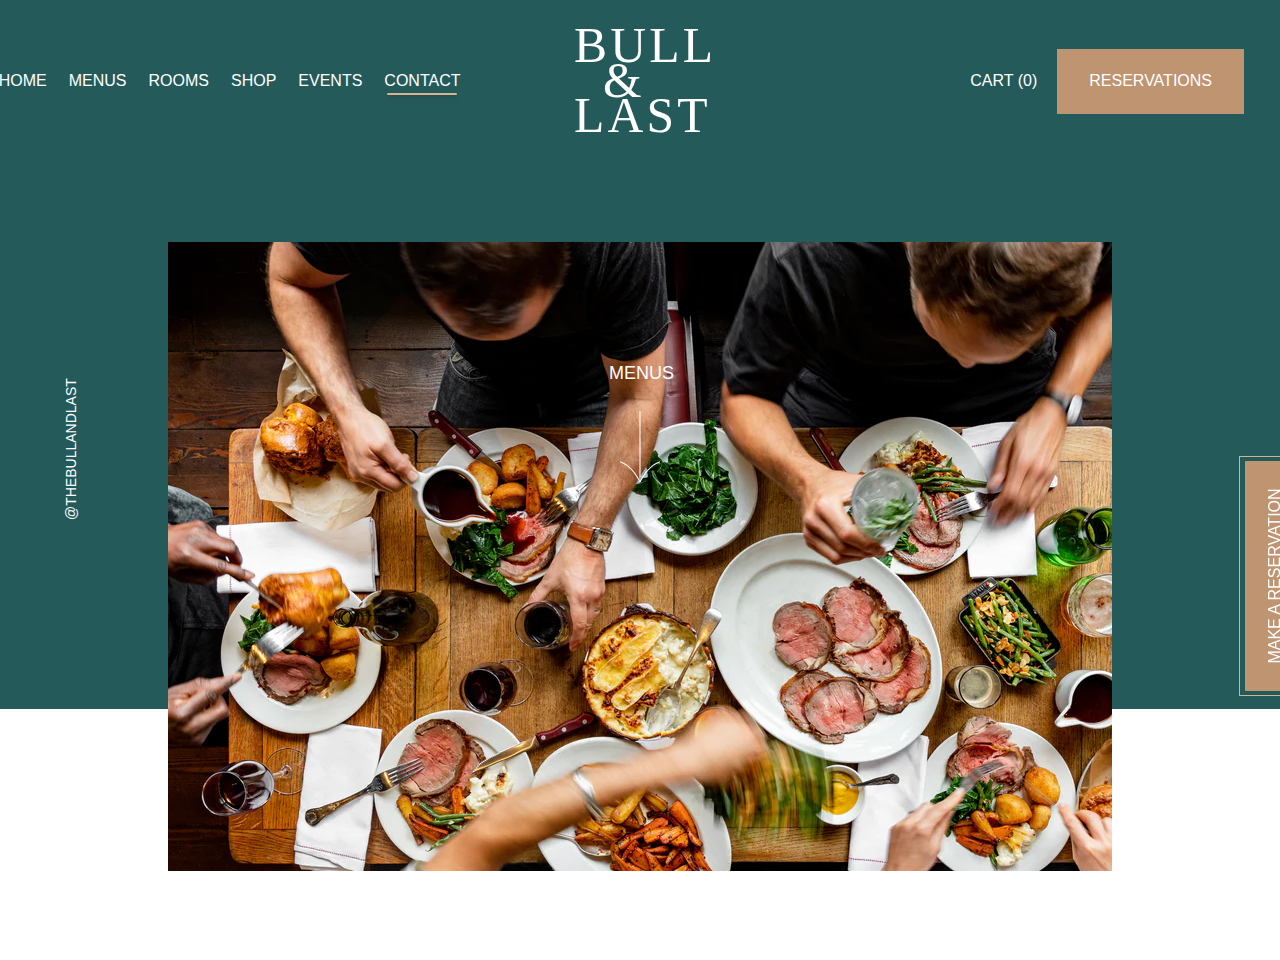
==== index.html @ 43c19b64 "1" ====
<!DOCTYPE html>
<html lang="en">
<head>
    <meta charset="UTF-8">
    <meta name="viewport" content="width=device-width, initial-scale=1.0">
    <title>Document</title>
    <link rel="stylesheet" href="/testv1/clone2.css">
</head>
<body>
    <div class="Container">
        <div class="shopify-section" id="shopify-section-menu-hero">
            <Header class="background">
                <div class="header">
                    <div class="left-header">
                        <nav class="nav-content">
                            <a class="home" href="Home.html">HOME</a>
                            <a class="menu" href="Menu.html">MENUS</a>
                            <a class="room" href="Room.html">ROOMS</a>
                            <a class="shop" href="Shop.html">SHOP</a>
                            <a class="event" href="Events.html">EVENTS</a>
                            <a class="contact" href="Contact.html">CONTACT</a>
                        </nav>
                    </div>
                    <div class="center-header">
                        <a class="head-logo" href="#">
                            <span>BULL</span>
                            <span>&</span>
                            <span>LAST</span>
                        </a>
                    </div>
                    <div class="right-header">
                        <div class="cart-content">
                            <a href="#">CART (0)</a>
                        </div>
                        <div class="reservation-content">
                            <button class="btn-rese"><a href="#sub-box">RESERVATIONS</a></button>
                        </div>
                        <div class="lock1">
                            <a href="#Action-Block2"><i class="fa-solid fa-bars"></i></a>
                        </div>
                    </div>
                </div>
                <div class="arrow-down-container">
                    <div class="padding-arrow-down">
                        <div class="arrow-down-menu">
                            <h1>Menus</h1>
                        </div>
                        <div class="arrow-down-con">
                            <a class="arrow-down" href="#">
                                <svg xmlns="http://www.w3.org/2000/svg" viewBox="0 0 37.4 66.8">
                                    <path d="M36.9 47.6S27 50.2 18.7 66.3M.5 47.6s10 2.6 18.2 18.7" fill="none" stroke="#fff" stroke-linecap="round" stroke-linejoin="round"/>
                                    <path d="M18.7 66V.5" fill="none" stroke="#fff" stroke-linecap="round" stroke-linejoin="round" stroke-width="1.01"/>
                                </svg>
                            </a>
                        </div>
                    </div>

                </div>
                <div class="image-and-insta">
                    <div class="instagram-content">
                        <div class="insta">
                            <div><i class="fa-brands fa-instagram"></i></div>
                            <div>@THEBULLANDLAST</div>
                        </div>
                    </div>

                    <div id="image-container" class="max-w-5xl mx-auto relative z-10">
                        <div class="px-10">
                            <div id="image-table" class="relative overflow-hidden w-full c-lazyload lazyloaded" >
                                <img src="/testv1/assets/img/image.png" alt="" class="absolute top-0 left-0 w-full lazyautosizes ls-is-cached lazyloaded">
                            </div>
                        </div>
                    </div>
                </div>
            </Header>

        </div>
        
        <main>
            <div class="sticky-side">
                <div class="btn-block">
                    <div class="sticky">MAKE A RESERVATION</div>
                </div>
            </div>
            
            <div class="shopify-section" id="shopify-section-menu-menus"></div>
            <div class="shopify-section" id="shopify-section-menu-images"></div>
        </main>
        
        <!-- next content start from this and make container for each element -->
    </div>
</body>
</html>
---- testv1/clone2.css ----
*{
    margin: 0;
    padding: 0;
    box-sizing: border-box;
}
body{
    overflow-x: hidden;
}
.Container{
    width: 100vw;
    font-family: "Neue Montreal", sans-serif;
    font-weight: normal;
}
#shopify-section-menu-hero{
    width: 100%;
    height: 60rem;
    /* background-color: #d4b48f; */
    padding-bottom: 5rem;
}
.background{
    background-color: #255A5B;
    height: 78.8vh;
    position: relative;
    background-size: cover;
    background-position: center;
}
.header{
    display: flex;
    padding: 20px;
    padding-top: 40px;
    height: 8.90rem;
    align-items: center;
    justify-content: space-between;
}
.left-header{
    align-items: center;
    padding-left: 10px;
    display: flex;
    justify-content: center;
    width: 33%;
}
.nav-content{
    align-items: center;
    display: flex;
    gap: 22px;
    height: 100%;
}
.right-header{
    width: 33%;
    align-items: center;
    height: 100%;
    gap: 20px;
    display: flex;
    padding-right: 1rem;
    justify-content: flex-end;
    display: flex;
}
.center-header{
    height: 100%;
    width: 33%;
    align-items: center;
    display: flex;
    justify-content: center;
}
.head-logo{
    font-family: "Joanna Nova", serif;
    font-size: 3.1rem;
    cursor: pointer;
    letter-spacing: 0.2rem;
    width: 100px;
    line-height: 0.7;
    text-align: center;
    text-decoration: none;
    color: #fff;
    margin-right: 2rem;
}
.fa-bars{
    font-size: 34px;
    background-color: #BE9471;
    padding: 16px;
    color: #FFFFFF;
    border-radius: 2px;
}
.btn-rese{
    padding: 20px 32px;
    border: none;
    font-size: 15px;
    cursor: pointer;
    height: 65px;
    transition: 0.3s;
    color: #FFFFFF;
    background-color: #BE9471;
}
.btn-rese:hover{
    background-color: gray;
}
.cart-content{
    color: #FFFFFF;
    cursor: pointer;
    font-size: 16px;
}
.logo-block{
    margin-left: 20%;
}
.logo{
    width: 190px;
    height: 130px;
}
.lock1{
    display: none;
}
.menu, .contact, .room, .shop, .event,a {
    text-decoration: none;
    font-size: 16px;
    color: white;
    position: relative;
}
.home{
    text-decoration: none;
    font-size: 16px;
    color: white;
    position: relative; 
}
.contact::after {
    content: '';
    position: absolute;
    left: 50%;
    bottom: -5px; 
    transform: translateX(-50%);
    width: 70px;
    height: 2px;
    background-color: #d4b48f; 
    border-radius: 10px; 
    box-shadow: 0 2px 4px rgba(0, 0, 0, 0.2); 
}
.menu::after, .home::after, .room::after, .shop::after, .event::after
,.cart-content::after {
    content: '';
    position: absolute;
    left: 50%;
    bottom: -5px; 
    transform: translateX(-50%) scaleX(0); 
    width: 50px; 
    height: 2px;
    background-color: #d4b48f;
    border-radius: 10px; 
    transition: transform 0.3s ease; 
}
.event:hover::after, .menu:hover::after, .contact:hover::after, 
.room:hover::after, .shop:hover::after{
    transform: translateX(-50%) scaleX(1); 
}
.sticky-side{
    width: 15rem;
    position: fixed;
    z-index: 500;
    top: 60%;
    transform: translateY(-50%) rotate(270deg);
    border-width: 1px;
    height: 4.5rem;
    display: flex;
    align-items: center;
    justify-content: center;
    border-color: #d4b48f;
    border-style: solid;
    right: 0%;
    left: 90.2%;
    transform: rotate(270deg);
}
.btn-block{
    padding: 4px;
}
.sticky{
    width: 14.4rem;
    text-align: center;
    color: #FFFFFF;
    height: 3.8rem;
    display: flex;
    justify-content: center;
    align-items: center;
    background-color: #BE9471;
    font-size: 1rem;
}
.instagram-content{
    position: absolute;
    top: 70%;
    gap: 10px;
    color: #dfdbdb;
    left: -2.3%;
    transform: rotate(270deg);
}
.insta{
    font-size: 14px;
    display: flex;
    align-items: center;
    gap: 10px;
}
.fa-instagram{
    font-size: 18px;
}
.background-text {
    position: absolute;
    top: 50%;
    display: flex;
    flex-direction: column;
    align-items: center;
    justify-content: center;
    left: 50%;
    color: #FFFFFF;
    right: 50%;
    transform: translate(-50%, -50%);
    width: 100%;
    height: 18.7rem;
    font-size: 6.2rem;
    line-height: 1;
    letter-spacing: -0.2rem;

    text-transform: uppercase;
    color: #fff;
    z-index: 200;
}
.image-block{
    position: absolute;
    width: 32%;
    background: url("contact-hero_1200x.webp");
    left: 35.3%;
    background-size: cover;
    background-position: center;
    top: 53%;
    height: 87vh;
}
.detail1{
    font-size: 20px;
    font-family: Arial, Helvetica, sans-serif;
    font-weight: 0;
    margin-bottom: 1.8%;
    letter-spacing: 0.3px;
}
.detail2{
    font-family: "Joanna Nova", serif;
    font-size: 6rem;
    font-weight: 600;
}
@font-face {
    font-family: "Joanna Nova";
    src: url(Fonts/Joanna\ Nova\ W06\ Regular.woff) format(woff);
    font-weight: normal;
    font-style: normal;
  }
  
  @font-face {
    font-family: "Joanna Nova";
    src: url(Fonts/Joanna\ Nova\ W06\ Bold.woff) format(woff);
    font-weight: 600;
    font-style: normal;
  }
  
  @font-face {
    font-family: "Neue Montreal";
    src: url(Fonts/Neue\ Montreal\ Regular.woff) format(woff);
    font-weight: normal;
    font-style: normal;
  }
  
  @font-face {
    font-family: "Neue Montreal";
    src: url(Fonts/Neue\ Montreal\ Bold.woff) format(woff);
    font-weight: 600;
    font-style: normal;
  }

.arrow-down-container{
    width: 100%;
    height: 8.72rem;
    display: flex;
    align-items: center;
    justify-content: center;
    position: relative;
    top: 30%;
    
}

.padding-arrow-down{
    max-width: 7;
    padding-left: 1.6rem;
    padding-right: 1.6rem;
    margin-left: auto;
    margin-right: auto;
}

.arrow-down-menu{
    width: 61.88px;
    height: 28px;
    text-transform: uppercase;
    font-size: 1.125rem;
    color: #fff;
    text-align: center;
    margin-bottom: 1.25rem;
}

h1{
    font-size: inherit;
    font-weight: inherit;
}
.arrow-down-con{
    width: 2.5rem;
    margin-left: auto;
    margin-right: auto;
}
.arrow-down {
    animation: bounce 1s infinite;
    display: block;
}

@keyframes bounce {
    0%, 100% {
        transform: translateY(-25%);
        animation-timing-function: cubic-bezier(0.8,0,1,1);
    }
    50% {
        transform: none;
        animation-timing-function: cubic-bezier(0,0,0.2,1);
    }
}

.image-and-insta{
    width: 100%;
    height: 40rem;
    /* background-color: #BE9471; */
    /* position: relative; */
    margin-top: -40px;
}

.instagram-content{
    position: absolute;
    top: 60%;
    gap: 10px;
    right: 90%;
    width: 200px;
    transform: rotate(270deg);
    color: #FFFFFF;
}

.insta{
    font-size: 0.875rem;
    display: flex;
    align-items: center;
    gap: 0.875rem;
}

.fa-instagram{
    font-size: 1rem;
}

#image-container{
    width: 1024px;
    height: 629.33px;
    z-index: 20;
    /* position: absolute; */
    margin-left: auto;
    margin-right: auto;
    padding-left: 2.5rem;
    padding-right: 2.5rem;

}

#image-table{
    width: 944px;
    height: 629.33px;
    opacity: 1;
    overflow: hidden;
}
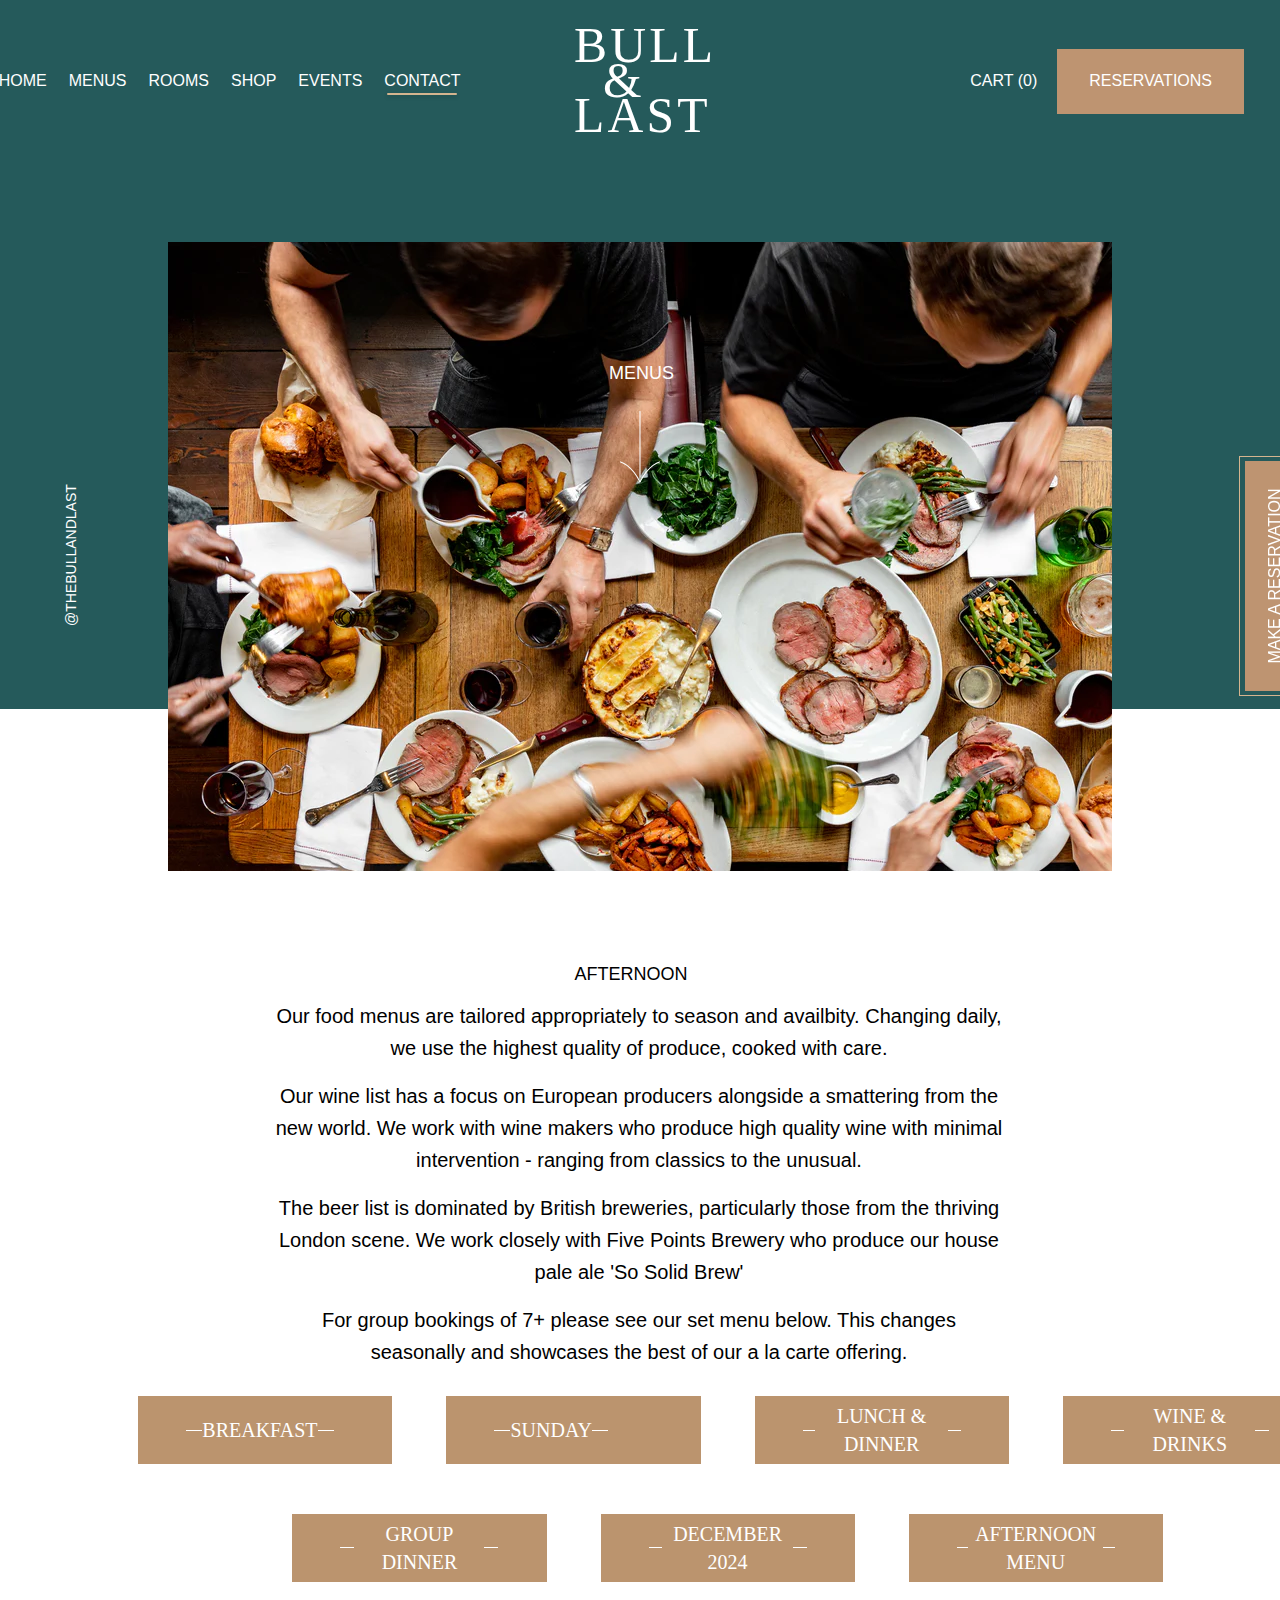
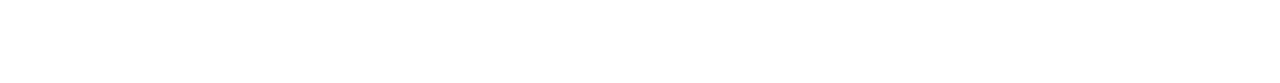
==== commit 7e2a9ac5: "commit2" ====
--- a/index.html
+++ b/index.html
@@ -3,7 +3,7 @@
 <head>
     <meta charset="UTF-8">
     <meta name="viewport" content="width=device-width, initial-scale=1.0">
-    <title>Document</title>
+    <title>Menu ~ Bull & Last</title>
     <link rel="stylesheet" href="/testv1/clone2.css">
 </head>
 <body>
@@ -82,8 +82,91 @@
                     <div class="sticky">MAKE A RESERVATION</div>
                 </div>
             </div>
-            
-            <div class="shopify-section" id="shopify-section-menu-menus"></div>
+            <div class="shopify-section" id="shopify-section-menu-menus">
+                <section class="description-container">
+                    <div id="description" class="max-w-xl md:max-w-3xl mx-auto px-4 md:px-10 mb-12">
+                        <h2 id="h2" class="text-lg text-center uppercase mb-4 c-prose">
+                            AFTERNOON
+                        </h2>
+                        <div>
+                            <div id="paragraph" class="text-center text-base lg:text-xl c-prose">
+                                <p>Our food menus are tailored appropriately to season and availbity. Changing daily,<br> we use the highest quality of produce, cooked with care.</p>
+                                <p>Our wine list has a focus on European producers alongside a smattering from the <br> new world. We work with wine makers who produce high quality wine with minimal <br> intervention - ranging from classics to the unusual.</p>
+                                <p>The beer list is dominated by British breweries, particularly those from the thriving <br>London scene. We work closely with Five Points Brewery who produce our house <br>pale ale 'So Solid Brew'</p>
+                                <p>For group bookings of 7+ please see our set menu below. This changes <br> seasonally and showcases the best of our a la carte offering.</p>
+                            </div>
+                        </div>
+                    </div>
+                    <div  id="menu-list" class="max-w-page mx-auto px-4">
+                        <ul class="menu-items" class="text-center -ml-10 -mt-10">
+                            <li id="menu-item" class="inline-block pl-10 pt-10">
+                                <div class="border-menu-item border-tan">
+                                    <a class="link-menu-item" href="https://cdn.shopify.com/s/files/1/0402/6741/5709/files/Breakfast_6.11.pdf?v=1731155421" target="_blank">
+                                        <span class="line-menu-item"></span>
+                                        <span>Breakfast</span>
+                                        <span class="line-menu-item"></span>
+                                    </a>
+                                </div>
+                            </li>
+                            <li id="menu-item" class="inline-block pl-10 pt-10">
+                                <div class="border-menu-item border-tan">
+                                    <a class="link-menu-item" href="https://cdn.shopify.com/s/files/1/0402/6741/5709/files/Breakfast_6.11.pdf?v=1731155421" target="_blank">
+                                        <span class="line-menu-item"></span>
+                                        <span>Sunday</span>
+                                        <span class="line-menu-item"></span>
+                                    </a>
+                                </div>
+                            </li>
+                            <li id="menu-item" class="inline-block pl-10 pt-10">
+                                <div class="border-menu-item border-tan">
+                                    <a class="link-menu-item" href="https://cdn.shopify.com/s/files/1/0402/6741/5709/files/Breakfast_6.11.pdf?v=1731155421" target="_blank">
+                                        <span class="line-menu-item"></span>
+                                        <span>Lunch & Dinner</span>
+                                        <span class="line-menu-item"></span>
+                                    </a>
+                                </div>
+                            </li>
+                            <li id="menu-item" class="inline-block pl-10 pt-10">
+                                <div class="border-menu-item border-tan">
+                                    <a class="link-menu-item" href="https://cdn.shopify.com/s/files/1/0402/6741/5709/files/Breakfast_6.11.pdf?v=1731155421" target="_blank">
+                                        <span class="line-menu-item"></span>
+                                        <span>Wine & Drinks</span>
+                                        <span class="line-menu-item"></span>
+                                    </a>
+                                </div>
+                            </li>
+                            <li id="menu-item" class="inline-block pl-10 pt-10">
+                                <div class="border-menu-item border-tan">
+                                    <a class="link-menu-item" href="https://cdn.shopify.com/s/files/1/0402/6741/5709/files/Breakfast_6.11.pdf?v=1731155421" target="_blank">
+                                        <span class="line-menu-item"></span>
+                                        <span>group Dinner</span>
+                                        <span class="line-menu-item"></span>
+                                    </a>
+                                </div>
+                            </li>
+                            <li id="menu-item" class="inline-block pl-10 pt-10">
+                                <div class="border-menu-item border-tan">
+                                    <a class="link-menu-item" href="https://cdn.shopify.com/s/files/1/0402/6741/5709/files/Breakfast_6.11.pdf?v=1731155421" target="_blank">
+                                        <span class="line-menu-item"></span>
+                                        <span>december 2024</span>
+                                        <span class="line-menu-item"></span>
+                                    </a>
+                                </div>
+                            </li>
+                            <li id="menu-item" class="inline-block pl-10 pt-10">
+                                <div class="border-menu-item border-tan">
+                                    <a class="link-menu-item" href="https://cdn.shopify.com/s/files/1/0402/6741/5709/files/Breakfast_6.11.pdf?v=1731155421" target="_blank">
+                                        <span class="line-menu-item"></span>
+                                        <span>Afternoon menu</span>
+                                        <span class="line-menu-item"></span>
+                                    </a>
+                                </div>
+                            </li>
+                        </ul>
+                    </div>
+                    
+                </section>
+            </div>
             <div class="shopify-section" id="shopify-section-menu-images"></div>
         </main>
         
--- a/testv1/clone2.css
+++ b/testv1/clone2.css
@@ -150,6 +150,169 @@
 .room:hover::after, .shop:hover::after{
     transform: translateX(-50%) scaleX(1); 
 }
+
+/* [test] */
+.action2{
+    display: none;
+    background-color: #303E4B;
+    position: absolute;
+    width: 100%;
+    top: 0;
+    left: 0;
+    height: 55vh;
+    justify-content: center;
+    text-align: center;
+    z-index: 1000;
+}
+#Action-Block2:target{
+    display: flex;
+}
+.Main-Block{
+    width: 100%;
+    height: 100px;
+    justify-content: center;
+    align-items: center;
+    display: flex;
+}
+.cart2 a{
+    font-size: 17px;
+    text-decoration: none;
+    color: white;
+}
+.cart-content2{
+    margin-top: 18px;
+}
+.nav-content2{
+    display: flex;
+    flex-direction: column;
+    gap: 20px;
+    margin-top: 30px;
+}
+.right-header2{
+    display: flex;
+    flex-direction: column;
+}
+.btn-reservation2{
+    background-color: #BE9471;
+    color: #FFFFFF;
+    border: none;
+    height: 65px;
+    width: 180px;
+    font-size: 16px;
+    padding: 10px;
+}
+.reservation-content2{
+    margin-top: 20px;
+}
+.Main-content25{
+    display: flex;
+    justify-content: flex-end;
+    top: 14%;
+    right: 5%;
+    position: absolute;
+}
+.Close-wrong,.back2{
+    font-size: 50px;
+    width: 65px;
+    display: flex;
+    align-items: center;
+    justify-content: center;
+    height: 65px;
+    background-color: #BE9471;
+}
+.home2::after {
+    content: '';
+    position: absolute;
+    left: 50%;
+    bottom: 0;
+    transform: translateX(-50%) scaleX(0); 
+    width: 50px; 
+    height: 2px;
+    background-color: #d4b48f;
+    border-radius: 10px; 
+    transition: transform 0.3s ease; 
+}
+.menu2::after {
+    content: '';
+    position: absolute;
+    left: 50%;
+    bottom: 0;
+    transform: translateX(-50%) scaleX(0); 
+    width: 50px; 
+    height: 2px;
+    background-color: #d4b48f;
+    border-radius: 10px; 
+    transition: transform 0.3s ease; 
+}
+.room2::after {
+    content: '';
+    position: absolute;
+    left: 50%;
+    bottom: 0;
+    transform: translateX(-50%) scaleX(0); 
+    width: 50px; 
+    height: 2px;
+    background-color: #d4b48f;
+    border-radius: 10px; 
+    transition: transform 0.3s ease; 
+}
+.shop2::after {
+    content: '';
+    position: absolute;
+    left: 50%;
+    bottom: 0;
+    transform: translateX(-50%) scaleX(0); 
+    width: 45px; 
+    height: 2px;
+    background-color: #d4b48f;
+    border-radius: 10px; 
+    transition: transform 0.3s ease; 
+}
+.event2::after {
+    content: '';
+    position: absolute;
+    left: 50%;
+    bottom: 0;
+    transform: translateX(-50%) scaleX(0); 
+    width: 60px; 
+    height: 2px;
+    background-color: #d4b48f;
+    border-radius: 10px; 
+    transition: transform 0.3s ease; 
+}
+.contact2::after {
+    content: '';
+    position: absolute;
+    left: 50%;
+    bottom: 0;
+    transform: translateX(-50%) scaleX(0); 
+    width: 68px; 
+    height: 2px;
+    background-color: #d4b48f;
+    border-radius: 10px; 
+    transition: transform 0.3s ease; 
+}
+.cart2::after {
+    content: '';
+    position: absolute;
+    left: 50%;
+    bottom: 0;
+    transform: translateX(-50%) scaleX(0); 
+    width: 68px; 
+    height: 2px;
+    background-color: #d4b48f;
+    border-radius: 10px; 
+    transition: transform 0.3s ease; 
+}
+.home2:hover::after, .menu2:hover::after, .contact2:hover::after, 
+.room2:hover::after, .shop2:hover::after, .event2:hover:after , .cart2:hover:after{
+    transform: translateX(-50%) scaleX(1); 
+}
+.nav-content2 a,.reservation-content2 a,.cart-content2 a,.back2 a{
+    text-decoration: none;
+    color: white;
+}
+
 .sticky-side{
     width: 15rem;
     position: fixed;
@@ -333,7 +496,7 @@
 
 .instagram-content{
     position: absolute;
-    top: 60%;
+    top: 75%;
     gap: 10px;
     right: 90%;
     width: 200px;
@@ -371,6 +534,152 @@
     overflow: hidden;
 }
 
-
-
-
+#shopify-section-menu-menus{
+    width: 100%;
+    height: 45.2rem;
+    /* background-color: #d4b48f; */
+    
+}
+
+.description-container{
+    width: 100%;
+    height: 45.2rem;
+    padding-right: 1.125rem;
+    padding-bottom: 4rem;
+}
+
+#description{
+    max-width: 50rem;
+    height: 24rem;
+    padding-left: 2.5rem;
+    padding-right: 2.5rem; 
+    margin-bottom: 3rem;
+    margin-left: auto;
+    margin-right: auto;
+    
+}
+
+#h2{
+    width: 45rem;
+    height: 24px;
+    text-transform: uppercase;
+    text-align: center;
+    margin-bottom: 1rem;
+    line-height: 1.75rem;
+    font-size: 1.125rem;
+    font-family: 'Neue Montreal', Helvetica, Arial, sans-serif;
+}
+
+h1, h2, h3, h4, h5, h6{
+    font-size: inherit;
+    font-weight: inherit;
+    font-family: Neue Montreal, Helvetica, Arial, sans-serif;
+}
+
+#paragraph{
+    text-align: center;
+    font-size: 1.25rem;
+    line-height: 2rem;
+    width: 46rem;
+    height: 23rem;
+    font-family: Neue Montreal, Helvetica, Arial, sans-serif;
+}
+
+p{
+    display: block;
+    margin-block-start: 1rem;
+    margin-block-end: 1rem;
+    margin-inline-start: 0px;
+    margin-inline-end: 0px;
+    unicode-bidi: isolate;
+    font-family: Neue Montreal, Helvetica, Arial, sans-serif;
+}
+
+#menu-list{
+    width: 90.95rem;
+    height: 14.7rem;
+    padding-left: 1rem;
+    padding-right: 1rem;
+    margin-left: auto;
+    margin-right: auto;
+    max-width: 100rem;
+    
+}
+
+.menu-items{
+    width: 91.45rem;
+    height: 14.7rem;;
+    text-align: center;
+    margin-left: -2.5rem;
+    margin-top: -2.5rem;
+    list-style: none;
+
+}
+
+#menu-item{
+    width: 18.98125rem;
+    max-width: 19rem;
+    height: 7.35rem;
+    padding-left: 2.5rem;
+    padding-top: 2.5rem;
+    display: inline-block;
+}
+
+.border-menu-item{
+    width: 16.48125rem;
+    height: 4.85rem;
+    padding: 0.25rem;
+    border-width: 1px;
+    border-color: #bb946e;
+    --border-opacity: 1;
+    border-color: #bb946e;
+    border-color: rgba(187, 148, 110, var(--border-opacity));
+}
+
+.border-tan{
+    border-color: #bb946e;
+    --border-opacity: 1;
+    border-color: #bb946e;
+    border-color: rgba(187, 148, 110, var(--border-opacity));
+}
+
+.link-menu-item{
+    display: inline-flex;
+    width: 15.88125rem;
+    height: 4.25rem;	
+    font-family: joanna-nova, serif;
+    font-weight: 300;
+    font-size: 1.25rem;
+    line-height: 1.75rem;
+    align-items: center;
+    transition-duration: 0.15s;
+    text-transform: uppercase;
+    transition-property: background-color, border-color, color, fill, stroke;
+    --text-opacity: 1;
+    color:#fff;
+    color: rgb(255, 255, 255, var(--text-opacity));
+    padding-left: 3rem;
+    padding-right: 3rem;
+    --bg-opacity: 1;
+    background-color: #bb946e;
+    background-color: rgba(187, 148, 110, var(--bg-opacity));
+}
+
+.link-menu-item a{
+    color: inherit;
+    text-decoration: inherit;
+}
+
+.line-menu-item{
+    display:block;
+    width: 1rem;
+    height: 1px;
+    --bg-opacity: 1;
+    background-color: #fff;
+    background-color: rgba(255, 255, 255, var(--bg-opacity));
+}
+
+
+
+
+
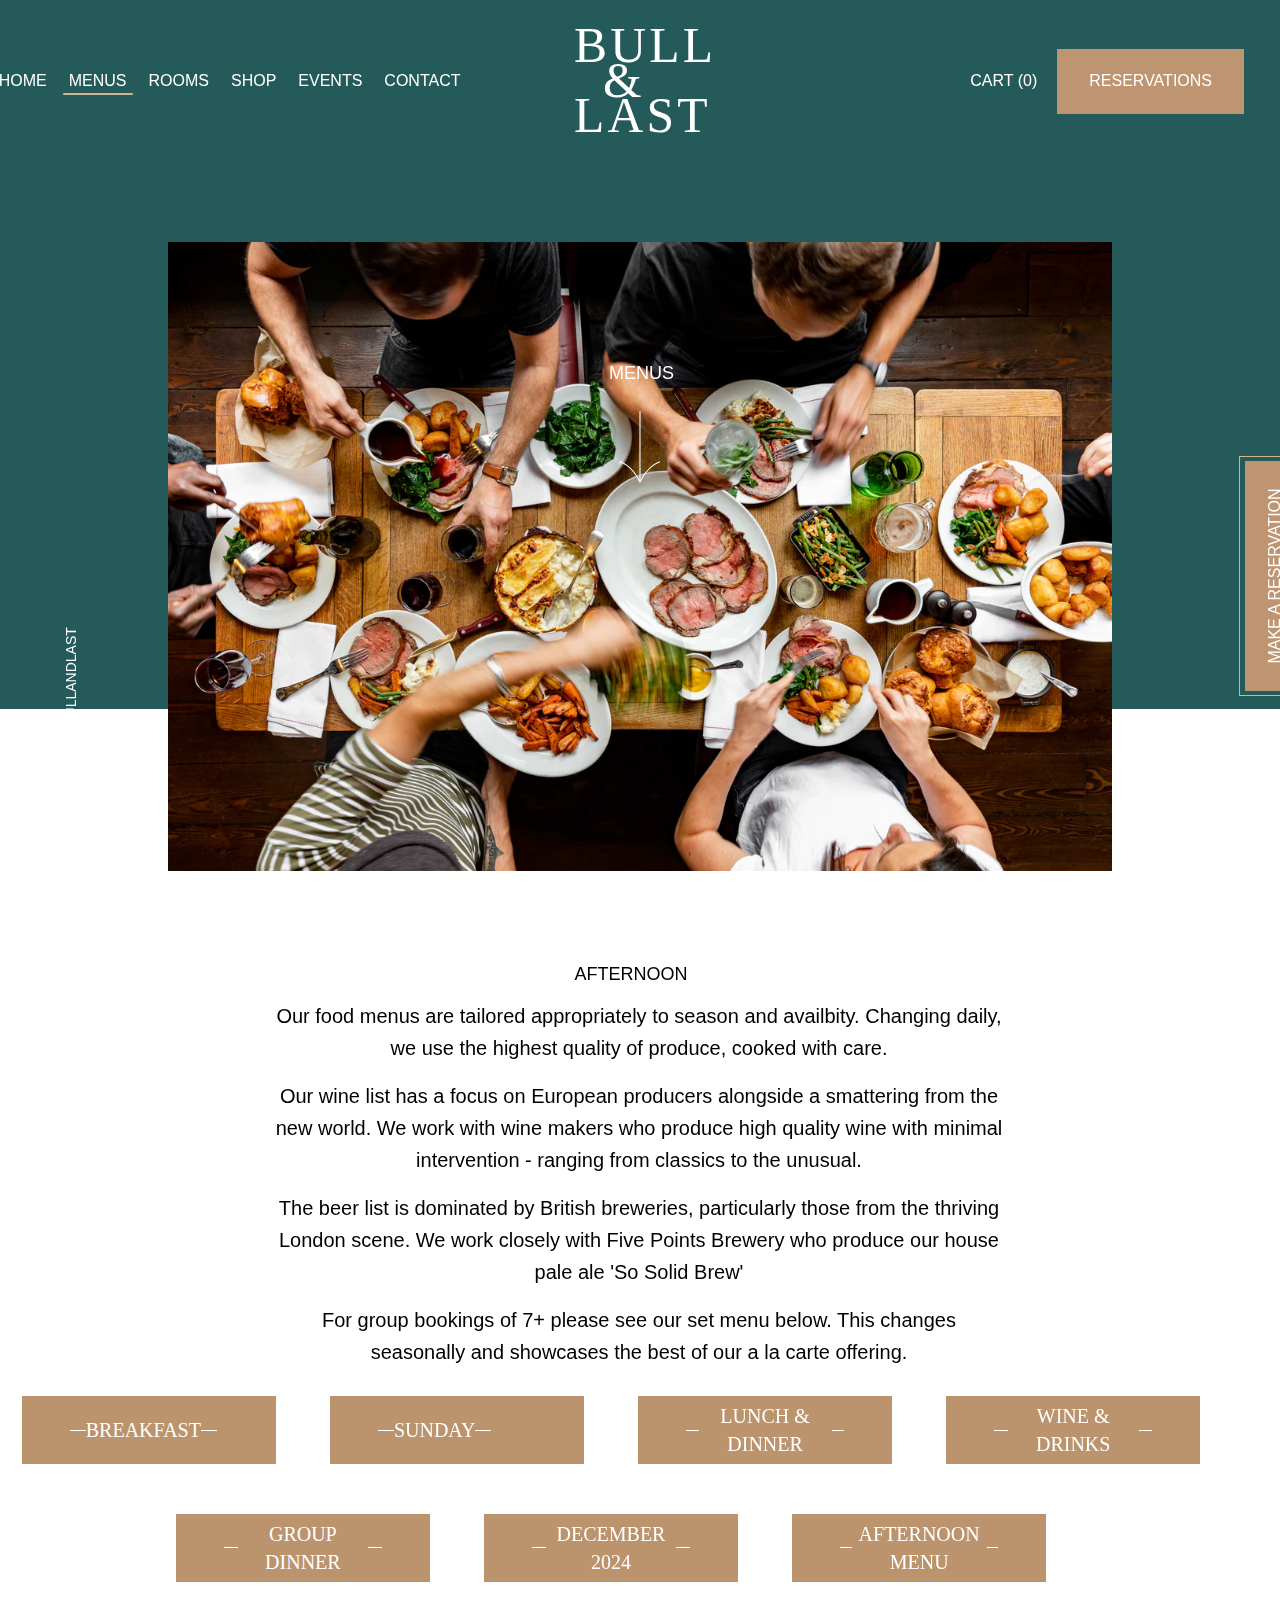
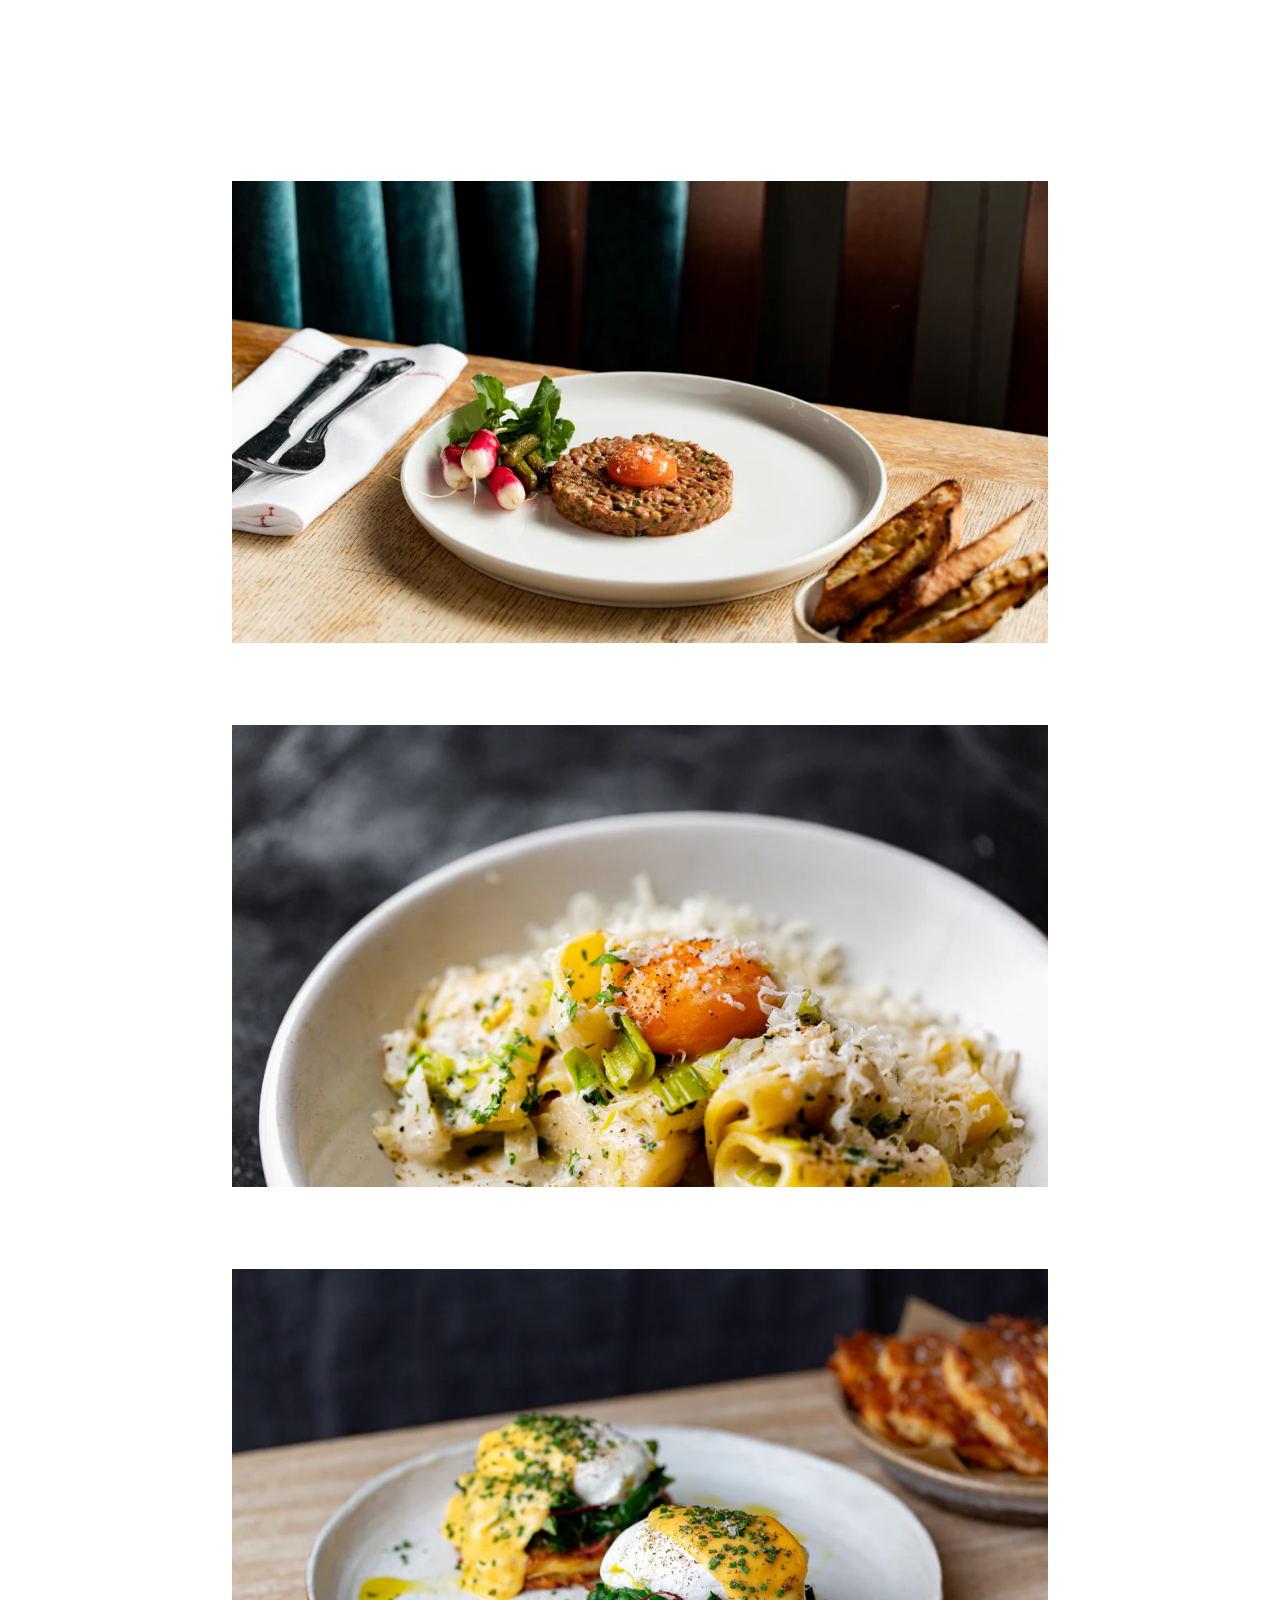
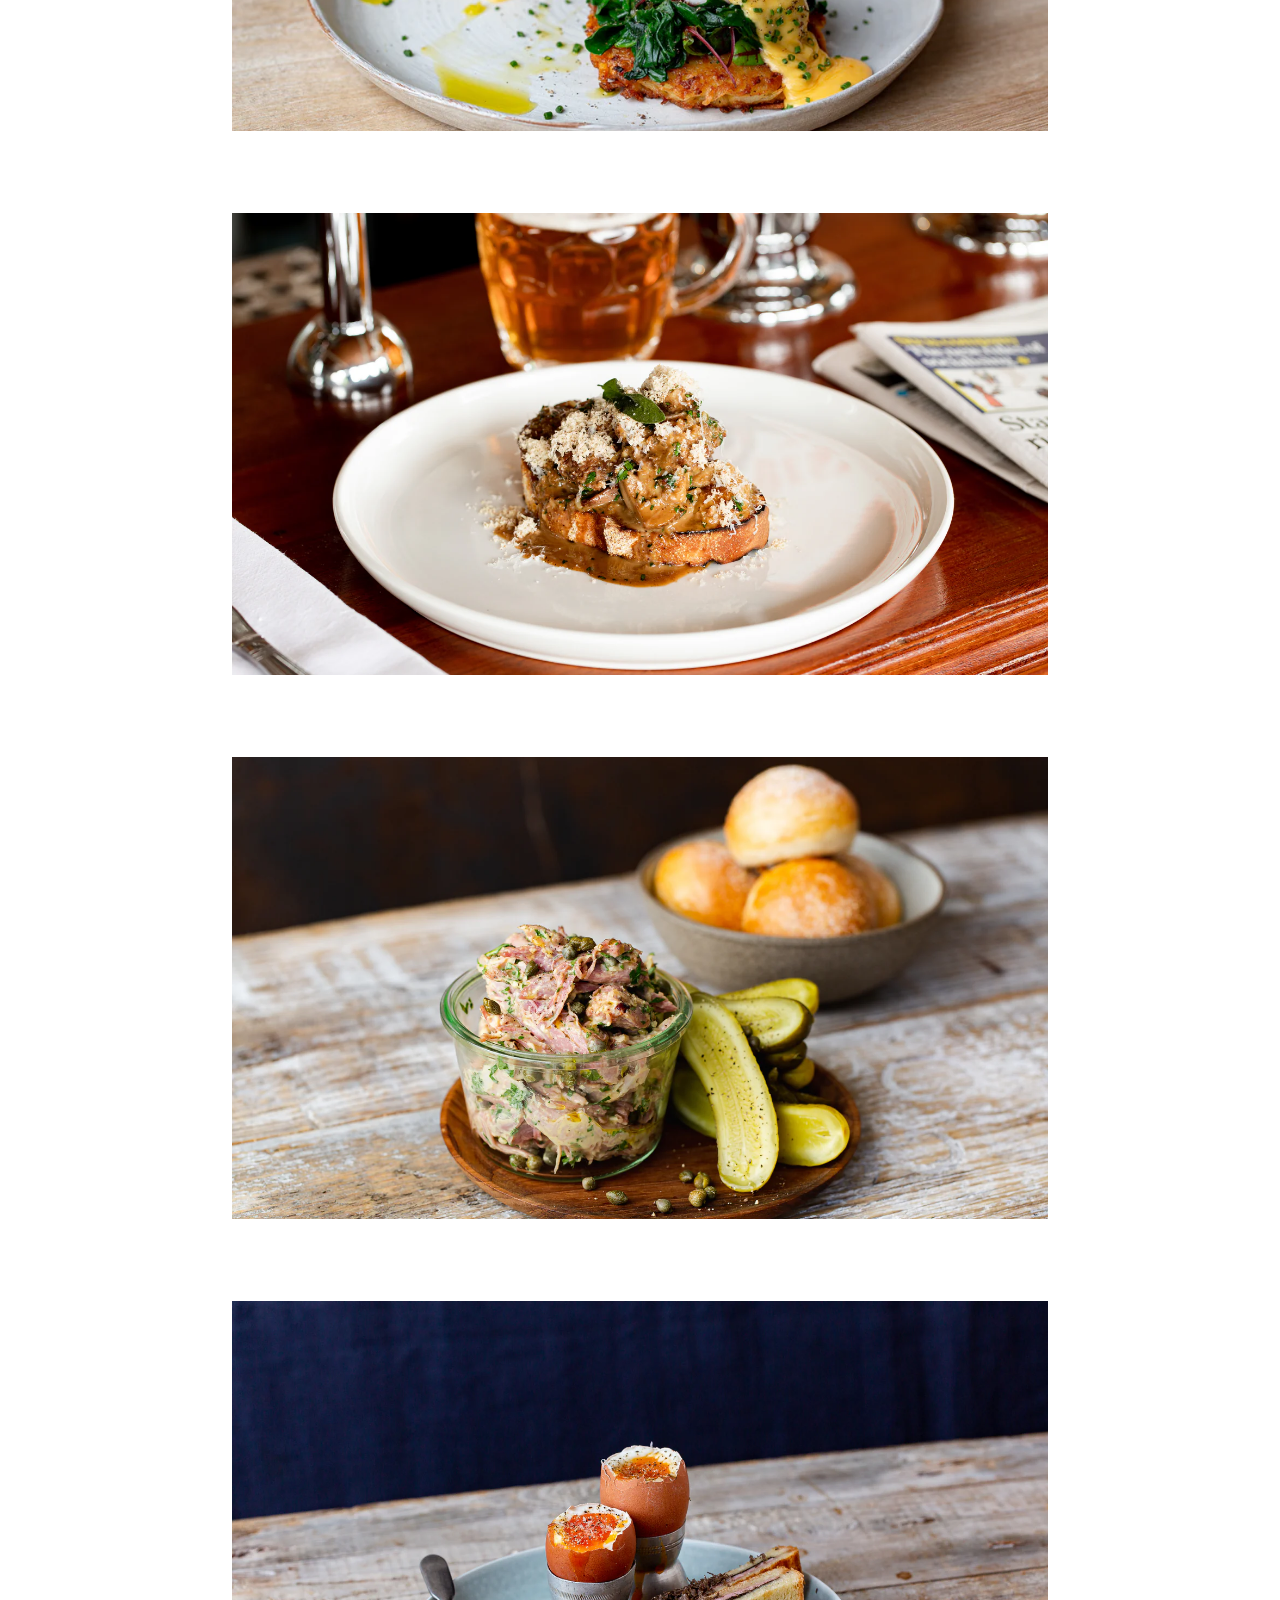
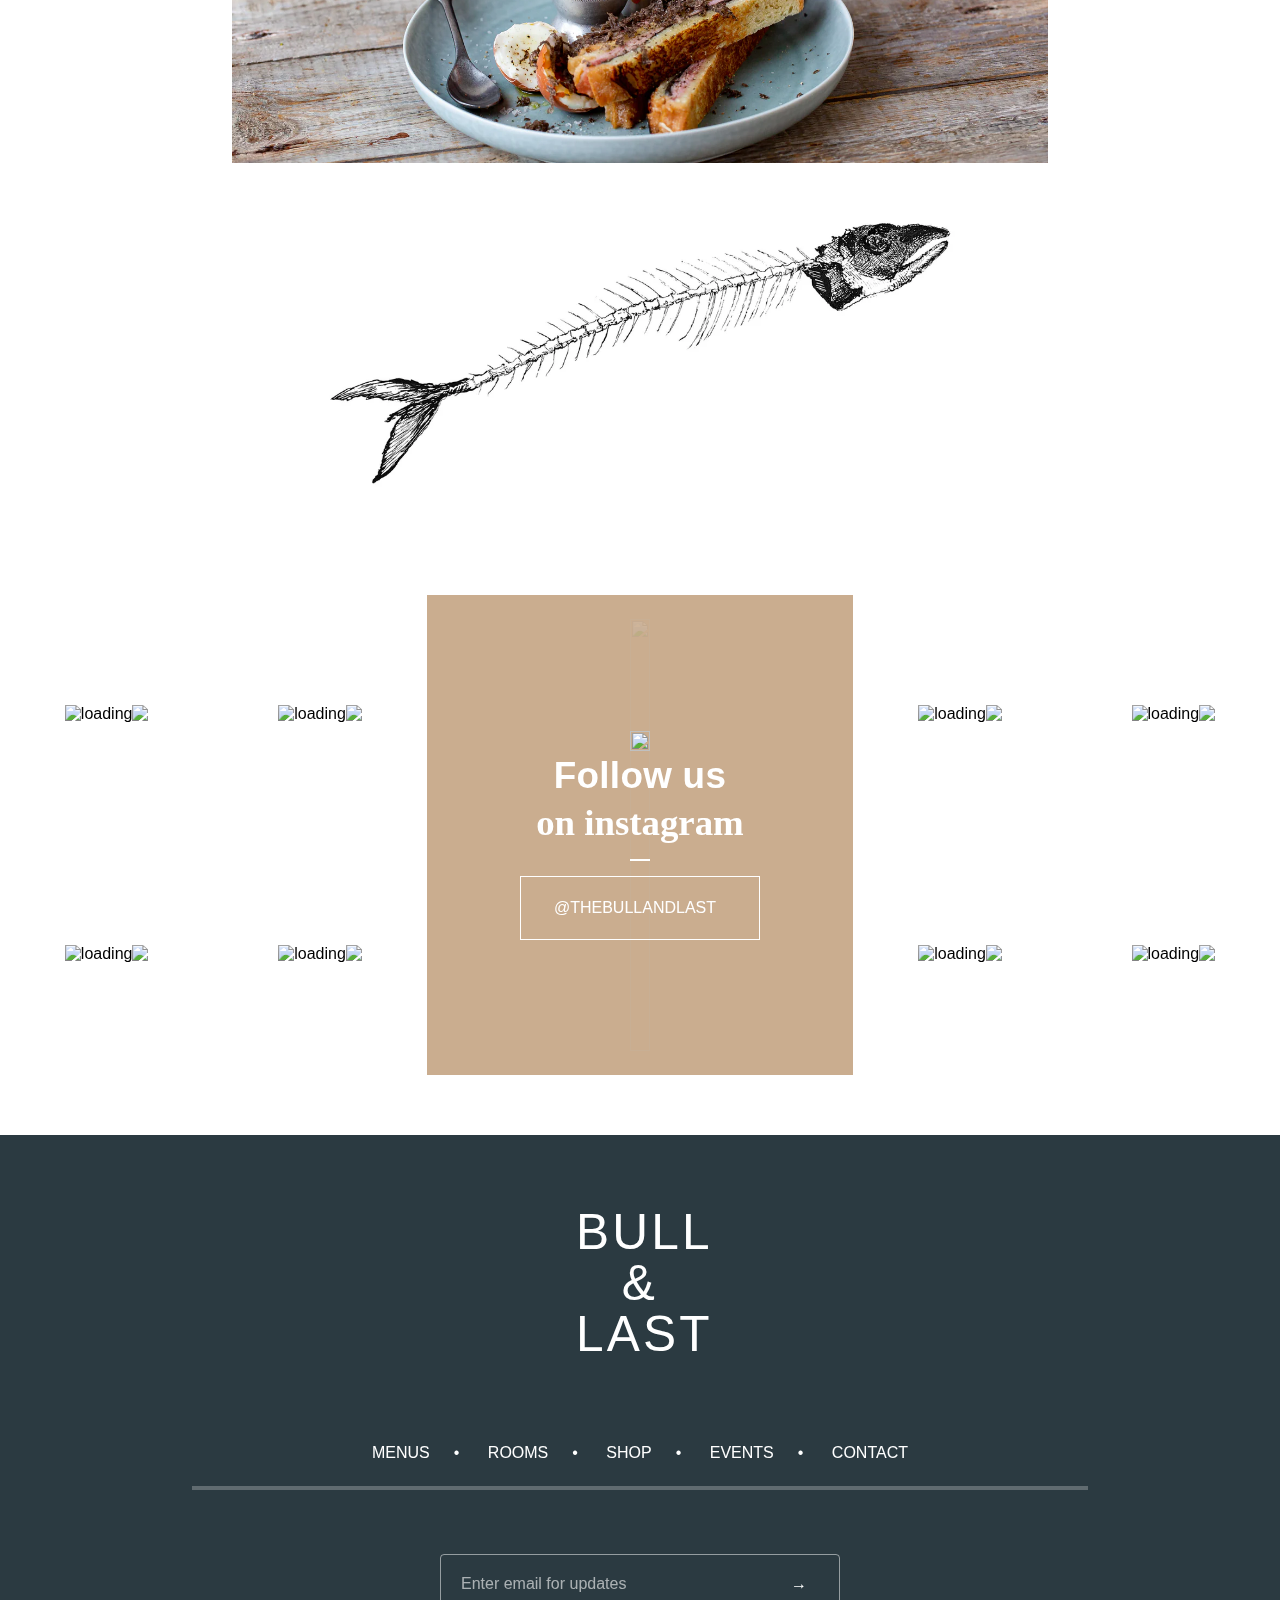
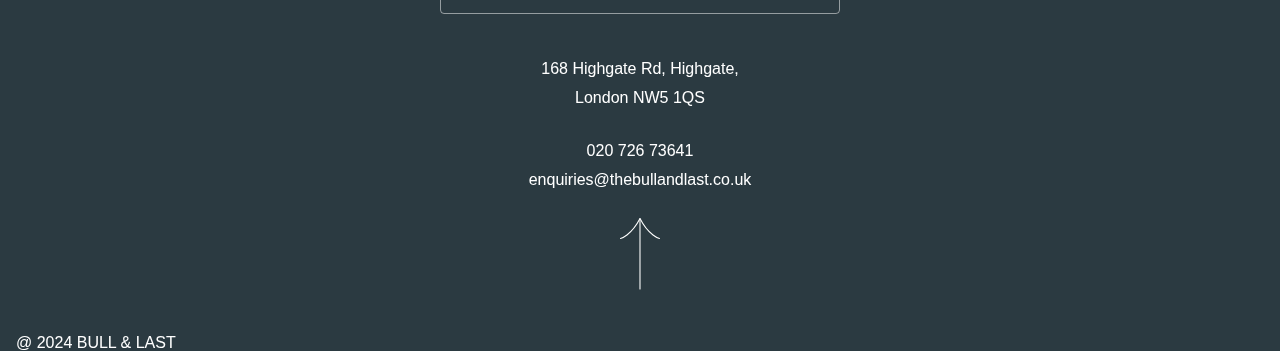
==== commit d5bb7f73: "commit 3" ====
--- a/index.html
+++ b/index.html
@@ -5,6 +5,7 @@
     <meta name="viewport" content="width=device-width, initial-scale=1.0">
     <title>Menu ~ Bull & Last</title>
     <link rel="stylesheet" href="/testv1/clone2.css">
+    <link rel="stylesheet" href="">
 </head>
 <body>
     <div class="Container">
@@ -18,7 +19,7 @@
                             <a class="room" href="Room.html">ROOMS</a>
                             <a class="shop" href="Shop.html">SHOP</a>
                             <a class="event" href="Events.html">EVENTS</a>
-                            <a class="contact" href="Contact.html">CONTACT</a>
+                            <a class="contact-a" href="Contact.html">CONTACT</a>
                         </nav>
                     </div>
                     <div class="center-header">
@@ -57,17 +58,17 @@
 
                 </div>
                 <div class="image-and-insta">
-                    <div class="instagram-content">
+                    <div class="insta-content">
                         <div class="insta">
                             <div><i class="fa-brands fa-instagram"></i></div>
                             <div>@THEBULLANDLAST</div>
                         </div>
                     </div>
 
-                    <div id="image-container" class="max-w-5xl mx-auto relative z-10">
+                    <div id="image-container" >
                         <div class="px-10">
-                            <div id="image-table" class="relative overflow-hidden w-full c-lazyload lazyloaded" >
-                                <img src="/testv1/assets/img/image.png" alt="" class="absolute top-0 left-0 w-full lazyautosizes ls-is-cached lazyloaded">
+                            <div class="image-table">
+                                <img src="/testv1/assets/img/image.png" alt="">
                             </div>
                         </div>
                     </div>
@@ -167,8 +168,229 @@
                     
                 </section>
             </div>
-            <div class="shopify-section" id="shopify-section-menu-images"></div>
+            <div class="shopify-section" id="shopify-section-menu-images">
+                <div id="shopify-section-menu-imgage" >
+                    <section>
+                        <div class="image-menu-food" class="max-w-4xl mx-auto px-10 space-y-10 lg:space-y-20">
+                            <div class="image-food"><img src="./testv1/assets/img/img-food/image1.png" alt=""></div>
+                            <div class="image-food"><img src="./testv1/assets/img/img-food/image2.png" alt=""></div>
+                            <div class="image-food"><img src="./testv1/assets/img/img-food/image3.png" alt=""></div>
+                            <div class="image-food"><img src="./testv1/assets/img/img-food/image4.png" alt=""></div>
+                            <div class="image-food"><img src="./testv1/assets/img/img-food/image5.png" alt=""></div>
+                            <div class="image-food"><img src="./testv1/assets/img/img-food/image6.png" alt=""></div>
+                            <div class="image-menu-fish" class="max-w-2xl mx-auto px-4 mix-blend-multiply pt-10 opacity-50">
+                                <div class="image-fish"><img src="./testv1/assets/img/image copy.png" alt=""></div>
+                            </div>
+                        </div>
+                    </section>
+                </div>
+            </div>
         </main>
+
+        <div class="Main-content">
+            <div class="instagram-content">
+    
+                <div class="insta-block-con1">
+                    <div class="insta-block">
+                        <img class="insta-loading" src="Image/loadng.svg" alt="loading">
+                    </div>
+                    <div class="insta-img">
+                        <a class="insta-center-part" href="https://www.instagram.com/thebullandlast/#">
+                            <img class="insta-center" src="Image/download.gif">
+                            <div class="insta-center-image-con">
+                                <img class="insta-center-image" src="Image/instagram-white.svg" alt="Instagram-Image">
+                            </div>
+                        </a>
+                    </div>
+                </div>
+    
+                <div class="insta-block-con2">
+                    <div class="insta-block">
+                        <img class="insta-loading" src="Image/loadng.svg" alt="loading">
+                    </div>
+                    <a class="insta-center-part" href="https://www.instagram.com/thebullandlast/#">
+                        <img class="insta-center" src="Image/download.gif">
+                        <div class="insta-center-image-con">
+                            <img class="insta-center-image" src="Image/instagram-white.svg" alt="Instagram-Image">
+                        </div>
+                    </a>
+                </div>
+    
+                <div class="insta-block-con3">
+                    <div class="middle-img-width">
+                        <img class="middle-img" src="Image/bull-head.webp" alt="">
+                    </div>
+                    <div class="Full-detail">
+                        <div class="insta-center-image-con">
+                            <img class="insta-center-image2" src="Image/instagram-white.svg">
+                        </div>
+                        <div class="detail1">
+                            <span>Follow us</span>
+                        </div>
+                        <div class="detail2">
+                            <span>on instagram</span>
+                        </div>
+                        <div class="line"></div>
+                        <div class="detail3" id="link">
+                            <a class="link-insta" href="https://www.instagram.com/thebullandlast/#">@THEBULLANDLAST <i class="fa-solid fa-arrow-right" id="arrow"></i></a>
+                        </div>
+                    </div>
+                </div>
+    
+    
+                <div class="insta-block-con5">
+                    <div class="insta-block">
+                        <img class="insta-loading" src="Image/loadng.svg" alt="loading">
+                    </div>
+                    <a class="insta-center-part" href="https://www.instagram.com/thebullandlast/#">
+                        <img class="insta-center" src="Image/download.gif">
+                        <div class="insta-center-image-con">
+                            <img class="insta-center-image" src="Image/instagram-white.svg" alt="Instagram-Image">
+                        </div>
+                    </a>
+                </div>
+    
+                <div class="insta-block-con6">
+                    <div class="insta-block">
+                        <img class="insta-loading" src="Image/loadng.svg" alt="loading">
+                    </div>
+                    <a class="insta-center-part" href="https://www.instagram.com/thebullandlast/#">
+                        <img class="insta-center" src="Image/download.gif">
+                        <div class="insta-center-image-con">
+                            <img class="insta-center-image" src="Image/instagram-white.svg" alt="Instagram-Image">
+                        </div>
+                    </a>
+                </div>
+                <div class="insta-block-con7">
+                    <div class="insta-block">
+                        <img class="insta-loading" src="Image/loadng.svg" alt="loading">
+                    </div>
+                    <a class="insta-center-part" href="https://www.instagram.com/thebullandlast/#">
+                        <img class="insta-center" src="Image/download.gif">
+                        <div class="insta-center-image-con">
+                            <img class="insta-center-image" src="Image/instagram-white.svg" alt="Instagram-Image">
+                        </div>
+                    </a>
+                </div>
+    
+                <div class="insta-block-con8">
+                    <div class="insta-block">
+                        <img class="insta-loading" src="Image/loadng.svg" alt="loading">
+                    </div>
+                    <a class="insta-center-part" href="https://www.instagram.com/thebullandlast/#">
+                        <img class="insta-center" src="Image/download.gif">
+                        <div class="insta-center-image-con">
+                            <img class="insta-center-image" src="Image/instagram-white.svg" alt="Instagram-Image">
+                        </div>
+                    </a>
+                </div>
+    
+                <div class="insta-block-con11">
+                    <div class="insta-block">
+                        <img class="insta-loading" src="Image/loadng.svg" alt="loading">
+                    </div>
+                    <a class="insta-center-part" href="https://www.instagram.com/thebullandlast/#">
+                        <img class="insta-center" src="Image/download.gif">
+                        <div class="insta-center-image-con">
+                            <img class="insta-center-image" src="Image/instagram-white.svg" alt="Instagram-Image">
+                        </div>
+                    </a>
+                </div>
+    
+                <div class="insta-block-con12">
+                    <div class="insta-block">
+                        <img class="insta-loading" src="Image/loadng.svg" alt="loading">
+                    </div>
+                    <a class="insta-center-part" href="https://www.instagram.com/thebullandlast/#">
+                        <img class="insta-center" src="Image/download.gif">
+                        <div class="insta-center-image-con">
+                            <img class="insta-center-image" src="Image/instagram-white.svg" alt="Instagram-Image">
+                        </div>
+                    </a>
+                </div> 
+            </div>
+        </div>
+        <footer class="footer-con">
+            <div class="footer-width">
+                <div class="footer-logo-con">
+                    <a class="head-logo" href="#">
+                        <p>BULL</p>
+                        <p>&</p>
+                        <p>LAST</p>
+                    </a>
+                </div>
+                <ul class="footer-ul">
+                    <li class="footer-li">
+                        <a class="footer-a" href="#">menus</a>
+                    </li>
+                    <li class="footer-li">
+                        <span class="dot">•</span>
+                        <a class="footer-a" href="#">rooms</a>
+                    </li>
+                    <li class="footer-li">
+                        <span class="dot">•</span>
+                        <a class="footer-a" href="#">shop</a>
+                    </li>
+                    <li class="footer-li">
+                        <span class="dot">•</span>
+                        <a class="footer-a" href="#">events</a>
+                    </li>
+                    <li class="footer-li">
+                        <span class="dot">•</span>
+                        <a class="footer-a" href="#">contact</a>
+                    </li>
+                </ul>
+                <div class="underline"></div>
+                <div class="email-con">
+                    <form class="email-width">
+                        <div class="enter-email">
+                            <div class="email-input">
+                                <input class="email" type="email" placeholder="Enter email for updates">
+                                <button class="email-arrow" type="submit"></button>
+                            </div>
+                        </div>
+                    </form>
+                </div>
+                <div class="address-con">
+                    <div class="address">
+                        <p>
+                            <a href="#">168 Highgate Rd, Highgate,
+                                <br>
+                                London NW5 1QS
+                            </a>
+                        </p>
+                    </div>
+                </div>
+                <div class="address-con">
+                    <p>
+                        <a class="contact" href="#">
+                            020 726 73641
+                        </a>
+                        <br>
+                        <a class="contact" href="#">
+                            enquiries@thebullandlast.co.uk
+                        </a>
+                    </p>
+                </div>
+                <div class="arrow-up-con">
+                    <a class="arrow-up" href="#">
+                        <svg xmlns="http://www.w3.org/2000/svg" viewBox="0 0 37.4 66.8">
+                            <path d="M.5 19.2S10.4 16.6 18.7.5M36.9 19.2S26.9 16.6 18.7.5" fill="none" stroke="#fff"
+                                stroke-linecap="round" stroke-linejoin="round" />
+                            <path fill="none" stroke="#fff" stroke-linecap="round" stroke-linejoin="round"
+                                stroke-width="1.01" d="M18.7.8v65.5" />
+                        </svg>
+                    </a>
+                </div>
+                <div class="copyright-con">
+                    <p class="copyright">@ 2024 bull & last</p>
+                    <p>
+                        <a class="copyright-link" href="#">Built by BREAKS</a>
+                    </p>
+                </div>
+            </div>
+        </footer> 
+    
         
         <!-- next content start from this and make container for each element -->
     </div>
--- a/testv1/clone2.css
+++ b/testv1/clone2.css
@@ -7,9 +7,13 @@
     overflow-x: hidden;
 }
 .Container{
-    width: 100vw;
+    width: 100%;
+    max-width: 100%;
     font-family: "Neue Montreal", sans-serif;
     font-weight: normal;
+    overflow-x: hidden;
+    
+    /* background-color: aquamarine; */
 }
 #shopify-section-menu-hero{
     width: 100%;
@@ -20,9 +24,11 @@
 .background{
     background-color: #255A5B;
     height: 78.8vh;
-    position: relative;
+    /* position: absolute; */
     background-size: cover;
     background-position: center;
+    box-sizing: border-box;
+    
 }
 .header{
     display: flex;
@@ -109,7 +115,7 @@
 .lock1{
     display: none;
 }
-.menu, .contact, .room, .shop, .event,a {
+.menu, .contact-a, .room, .shop, .event,a {
     text-decoration: none;
     font-size: 16px;
     color: white;
@@ -121,7 +127,7 @@
     color: white;
     position: relative; 
 }
-.contact::after {
+.menu::after {
     content: '';
     position: absolute;
     left: 50%;
@@ -131,9 +137,9 @@
     height: 2px;
     background-color: #d4b48f; 
     border-radius: 10px; 
-    box-shadow: 0 2px 4px rgba(0, 0, 0, 0.2); 
-}
-.menu::after, .home::after, .room::after, .shop::after, .event::after
+    /* box-shadow: 0 2px 4px rgba(0, 0, 0, 0.2);  */
+}
+.contact-a::after, .home::after, .room::after, .shop::after, .event::after
 ,.cart-content::after {
     content: '';
     position: absolute;
@@ -146,7 +152,7 @@
     border-radius: 10px; 
     transition: transform 0.3s ease; 
 }
-.event:hover::after, .menu:hover::after, .contact:hover::after, 
+.event:hover::after, .menu:hover::after, .contact-a:hover::after, 
 .room:hover::after, .shop:hover::after{
     transform: translateX(-50%) scaleX(1); 
 }
@@ -344,7 +350,7 @@
     background-color: #BE9471;
     font-size: 1rem;
 }
-.instagram-content{
+.insta-content{
     position: absolute;
     top: 70%;
     gap: 10px;
@@ -494,7 +500,7 @@
     margin-top: -40px;
 }
 
-.instagram-content{
+.insta-content{
     position: absolute;
     top: 75%;
     gap: 10px;
@@ -516,23 +522,35 @@
 }
 
 #image-container{
-    width: 1024px;
-    height: 629.33px;
+    width: 64rem;
+    max-height: 40rem;
     z-index: 20;
     /* position: absolute; */
     margin-left: auto;
     margin-right: auto;
+    
+
+}
+
+.px-10{
     padding-left: 2.5rem;
     padding-right: 2.5rem;
-
+    align-items: center;
 }
 
 #image-table{
-    width: 944px;
-    height: 629.33px;
+    width: 59rem;
+    max-height: 40rem;
     opacity: 1;
     overflow: hidden;
 }
+
+.image-table img{
+    width: 100%;
+    height: 100%;
+    object-fit: cover;
+}
+
 
 #shopify-section-menu-menus{
     width: 100%;
@@ -596,7 +614,7 @@
 }
 
 #menu-list{
-    width: 90.95rem;
+    width: 100%;
     height: 14.7rem;
     padding-left: 1rem;
     padding-right: 1rem;
@@ -607,12 +625,13 @@
 }
 
 .menu-items{
-    width: 91.45rem;
-    height: 14.7rem;;
+    width: 100%;
+    height: 14.7rem;
     text-align: center;
     margin-left: -2.5rem;
     margin-top: -2.5rem;
     list-style: none;
+    overflow-x: hidden;
 
 }
 
@@ -679,7 +698,554 @@
     background-color: rgba(255, 255, 255, var(--bg-opacity));
 }
 
-
-
-
-
+#shopify-section-menu-images{
+    width: 100%;
+    height: 232rem;
+    padding: 1rem;
+    /* background-color: #f9c23c; */
+}
+
+.image-menu-food{
+    max-width: 56rem;
+    /* background-color: #000; */
+    padding-right: 2.5rem;
+    padding-left: 2.5rem;
+    margin-left: auto;
+    margin-right: auto;
+}
+
+.image-food{
+    width: 51rem;
+    height: 34rem;
+    position: relative;
+    overflow: hidden;
+    opacity: 1;
+    transition-property: opacity;
+    transition-timing-function: cubic-bezier(0.4, 0, 0.2, 1);
+    transition-duration: 0.3s;
+    padding-top: 10%;
+}
+
+.image-food img{
+    width: 51rem;
+    height: 34rem;
+    display: block;
+}
+
+/* [image-menu-fish] */
+.image-menu-fish{
+    width: 42rem;
+    height: 20.9475rem;
+    padding-top: 2.5rem;
+    padding-left: 1rem;
+    padding-right: 1rem;
+    margin-left: auto;
+    margin-right: auto;
+    mix-blend-mode: multiply;
+}
+
+.image-fish{
+    width: 100%;
+    height: 18.4475rem;
+    position: relative;
+    overflow: hidden;
+}
+
+.image-fish img{
+    width: 100%;
+    height: 18.4475rem;
+    left: 0;
+    top: 0;
+    position: absolute;
+    height: auto;
+    max-width: 100%;
+    /* border-style: solid; */
+}
+
+.Main-content{
+    width: 100vw;
+    height: 60vh;
+}
+/* sub-container */
+.instagram-content{
+    width: 100%;
+    height: 20vh;
+    cursor: pointer;
+    display: grid;
+    grid-template-columns: repeat(6, 1fr);
+    grid-template-rows: repeat(2, 240px);
+    grid-template-areas:
+    "a  b   c   c   e   f"
+    "g  h   c   c   k   l";
+}
+.insta-block-con1{
+    display: flex;
+    align-items: center;
+    justify-content: center;
+    grid-area: a;
+}
+.insta-block-con2{
+    grid-area: b;
+    display: flex;
+    align-items: center;
+    justify-content: center;
+}
+.insta-block-con3{
+    /* height: 26.6rem; */
+    display: flex;
+    justify-content: center;
+    align-items: center;
+    background-color: rgb(202, 173, 143);
+    position: relative;
+    grid-area: c;
+}
+.insta-block-con5{
+    grid-area: e;
+    display: flex;
+    align-items: center;
+    justify-content: center;
+}
+.insta-block-con6{
+    grid-area: f;
+    display: flex;
+    align-items: center;
+    justify-content: center;
+}
+.insta-block-con7{
+    grid-area: g;
+    display: flex;
+    align-items: center;
+    justify-content: center;
+}
+.insta-block-con8{
+    grid-area: h;
+    display: flex;
+    align-items: center;
+    justify-content: center;
+}
+.insta-block-con11{
+    grid-area: k;
+    display: flex;
+    align-items: center;
+    justify-content: center;
+}
+.insta-block-con12{
+    grid-area: l;
+    display: flex;
+    align-items: center;
+    justify-content: center;
+}
+
+
+
+/* this is image loading */
+.insta-loading{
+    height: 20px;
+    display: flex;
+    justify-content: center;
+    align-items: center;
+}
+/* for parent image loading */
+.insta-block{
+    display: flex;
+    justify-content: center;
+    align-items: center;
+    /* height: 100%; */
+}
+/* image instagram */
+.insta-center-image{
+    width: 20px;
+    display: none;
+    height: 25px;
+}
+.insta-con {
+    width: 100%;
+    margin-left: auto;
+    margin-right: auto;
+}
+
+/* upload insta and disable loading */
+.insta-block-con1:hover, .insta-block-con2:hover,.insta-block-con8:hover
+,.insta-block-con5:hover,.insta-block-con6:hover,.insta-block-con7:hover,
+.insta-block-con11:hover,.insta-block-con12:hover{
+    background-color: rgb(202, 173, 143);
+    transition: 0.3s;
+
+    .insta-center-image{
+        display: flex;
+    }
+    .insta-loading{
+        display: none;
+    }
+}
+
+/* cow picture */
+.middle-img{
+    width: 100%;
+    opacity: 0.1;
+    height: 27rem;
+}
+/* cow picture parent */
+.middle-img-width{
+    display: flex;
+    align-items: center;
+    justify-content: center;
+    position: absolute;
+}
+/* content in block-con3 */
+.Full-detail{
+    position: absolute;
+    display: flex;
+    justify-content: center;
+    align-items: center;
+    flex-direction: column;
+}
+.detail1,.detail2{
+    color: #FFFFFF;
+    font-weight: 550;
+    font-size: 2.3rem;
+}
+.insta-center-image2{
+    width: 20px;
+    height: 20px;
+}
+.line{
+    width: 20px;
+    height: 1.6px;
+    margin-top: 15px;
+    margin-bottom: 15px;
+    background-color: white;
+}
+.detail3{
+    color: #FFFFFF;
+    height: 4rem;
+    width: 15rem;
+    cursor: pointer;
+    transition-duration: 0.3s;
+}
+.detail3 a:hover {
+    color:rgb(202, 173, 143);
+    background-color: #FFFFFF;
+}
+#arrow {
+    font-size: 24px; 
+    transform: translateX(0);
+    transition: transform 0.3s ease;
+}
+#link:hover #arrow {
+    transform: translateX(5px);
+} 
+.detail3 a {
+    display: flex;
+    justify-content: center;
+    align-items: center;
+    gap: 10px;
+    font-size: 16px;
+    width: 100%;
+    height: 100%;
+    text-decoration: none;
+    border: solid 1px #FFFFFF;
+}
+.arrow-insta{
+    font-size: 24px;
+    margin-left: 5px;
+}
+.link-insta{
+    color: #FFFFFF;
+    font-family: Arial, Helvetica, sans-serif;
+    text-decoration: none;
+}
+
+
+
+/* respnsive just for instagram section */
+@media(max-width:1024px){
+    .insta-block-con2, .insta-block-con5, .insta-block-con7, .insta-block-con11{
+        display: none;
+    }
+    .instagram-content{
+        grid-template-columns: repeat(4, 1fr);
+        grid-template-areas:
+        "a   b   b   c"
+        "d   b   b    e";
+    }
+    .insta-block-con1{
+        grid-area: a;
+    }
+    .insta-block-con3{
+        grid-area: b;
+    }
+    .insta-block-con6{
+        grid-area: c;
+    }
+    .insta-block-con8{
+        grid-area: d;
+    }
+    .insta-block-con12{
+        grid-area: e;
+    }
+}
+@media(max-width: 500px){
+    .instagram-content{
+        grid-template-columns: repeat(2, 1fr);
+        grid-template-rows: 250px 320px 250px;
+        grid-template-areas:
+        "a   b"
+        "c   c"
+        "d   e";
+    }
+    .insta-block-con1{
+        grid-area: a;
+    }
+    .insta-block-con3{
+        grid-area: c;
+    }
+    .insta-block-con6{
+        grid-area: b;
+    }
+    .insta-block-con8{
+        grid-area: d;
+    }
+    .insta-block-con12{
+        grid-area: e;
+    }
+    .middle-img{
+        height: 20rem;
+    }
+    .detail1,.detail2{
+        font-size: 1.6rem;
+    }
+}
+
+.footer-con {
+    height: 51rem;
+    width: 100%;
+    background-color: #2b3a41;
+}
+
+.footer-width {
+    max-width: 1280px;
+    width: 100%;
+    height: 51rem;
+    opacity: 1;
+    color: #fff;
+    padding-left: 1rem;
+    padding-right: 1rem;
+    margin-left: auto;
+    margin-right: auto;
+    padding-top: 4rem;
+    padding-bottom: 4rem;
+}
+
+.footer-logo-con {
+    width: 8rem;
+    margin-bottom: 2.5rem;
+    margin-left: auto;
+    margin-right: auto;
+}
+
+.footer-ul {
+    display: flex;
+    text-align: center; 
+    justify-content: center;
+    margin-bottom: 1.5rem;
+    list-style: none;
+    gap: 1.5rem;
+}
+
+.footer-li {
+    position: relative;
+}
+
+.footer-a {
+    text-transform: uppercase;
+    color: inherit;
+    text-decoration: inherit;
+}
+
+.dot {
+    margin-right: 1.5rem;
+}
+
+.underline {
+    max-width: 56rem;
+    margin-bottom: 4rem;
+    margin-left: auto;
+    margin-right: auto;
+    border-bottom-width: 1px;
+    border-style: solid;
+    border-color: #fff;
+    opacity: 0.25;
+}
+
+.head-logo {
+    font-family: 'Joanna Nova', serif;
+    font-weight: normal;
+    font-size: 3.1rem;
+    cursor: pointer;
+    line-height: 0.7;
+    text-align: center;
+    text-decoration: none;
+    color: #fff;
+}
+
+.email-con {
+    margin-bottom: 2.5rem;
+}
+
+.enter-email {
+    max-width: 25rem;
+    margin-left: auto;
+    margin-right: auto;
+}
+
+.email-input {
+    position: relative;
+    border: 1px solid rgba(255, 255, 255, 0.5);
+    border-radius: 0.25rem;
+    display: flex;
+    align-items: center;
+    color: #fff;
+    background-color: transparent;
+}
+
+.email {
+    flex-grow: 1;
+    padding: 1.25rem 4rem 1.25rem 1.25rem;
+    border: none;
+    background: transparent;
+    color: #fff;
+    font-family: inherit;
+    font-size: 16px;
+    outline: none;
+}
+
+.email::placeholder {
+    color: rgba(255, 255, 255, 0.6);
+}
+
+.email-arrow {
+    background: none;
+    border: none;
+    color: #fff;
+    font-size: 100%;
+    cursor: pointer;
+    margin-right: 1rem;
+    outline: none;
+    position: absolute;
+    right: 1rem;
+    padding: 0;
+}
+
+.email-arrow::after {
+    content: "→";
+}
+
+.email-arrow:hover::after {
+    color: #fff;
+    opacity: 0.8;
+}
+
+.address-con {
+    text-align: center;
+    margin-bottom: 1.5rem;
+    line-height: 1.75rem;
+    font-size: 1.125rem;
+}
+
+.address p a {
+    color: #fff;
+    text-decoration: none;
+}
+
+.contact {
+    color: inherit;
+    text-decoration: inherit;
+}
+
+.contact:hover {
+    text-decoration: underline;
+}
+
+.arrow-up-con {
+    width: 2.5rem;
+    margin-bottom: 2.5rem;
+    margin-left: auto;
+    margin-right: auto;
+}
+
+.arrow-up {
+    color: inherit;
+    text-decoration: inherit;
+}
+
+.copyright-con {
+    text-align: left;
+}
+
+.copyright {
+    text-transform: uppercase;
+}
+
+.copyright-link {
+    color: inherit;
+    text-decoration: inherit;
+}
+
+.copyright-link:hover {
+    text-decoration: underline;
+}
+
+/* Image-hero */
+/* @media (min-width: 1280px) {
+    .image-and-insta{
+        margin-top: -5rem;
+    }
+
+    #image-container{
+        padding-left: 3rem;
+        padding-right: 3rem
+    }
+
+    #image-table{
+        width: 60rem;
+    }
+} */
+
+/* @media (min-width: 1024px) {
+    .image-and-insta{
+        margin-top: -4rem;
+    }
+
+    #image-container{
+        padding-left: 2rem;
+        padding-right: 2rem
+    }
+
+    #image-table{
+        width: 59rem;
+    }
+} */
+
+/* @media (min-width: 770px) {
+    .image-and-insta{
+        margin-top: -3rem;
+    }
+
+    #image-container{
+        padding-left: 3rem;
+        padding-right: 3rem
+    }
+
+    #image-table{
+        width: 50rem;
+    }
+} */
+
+
+
+
+
+
+
+
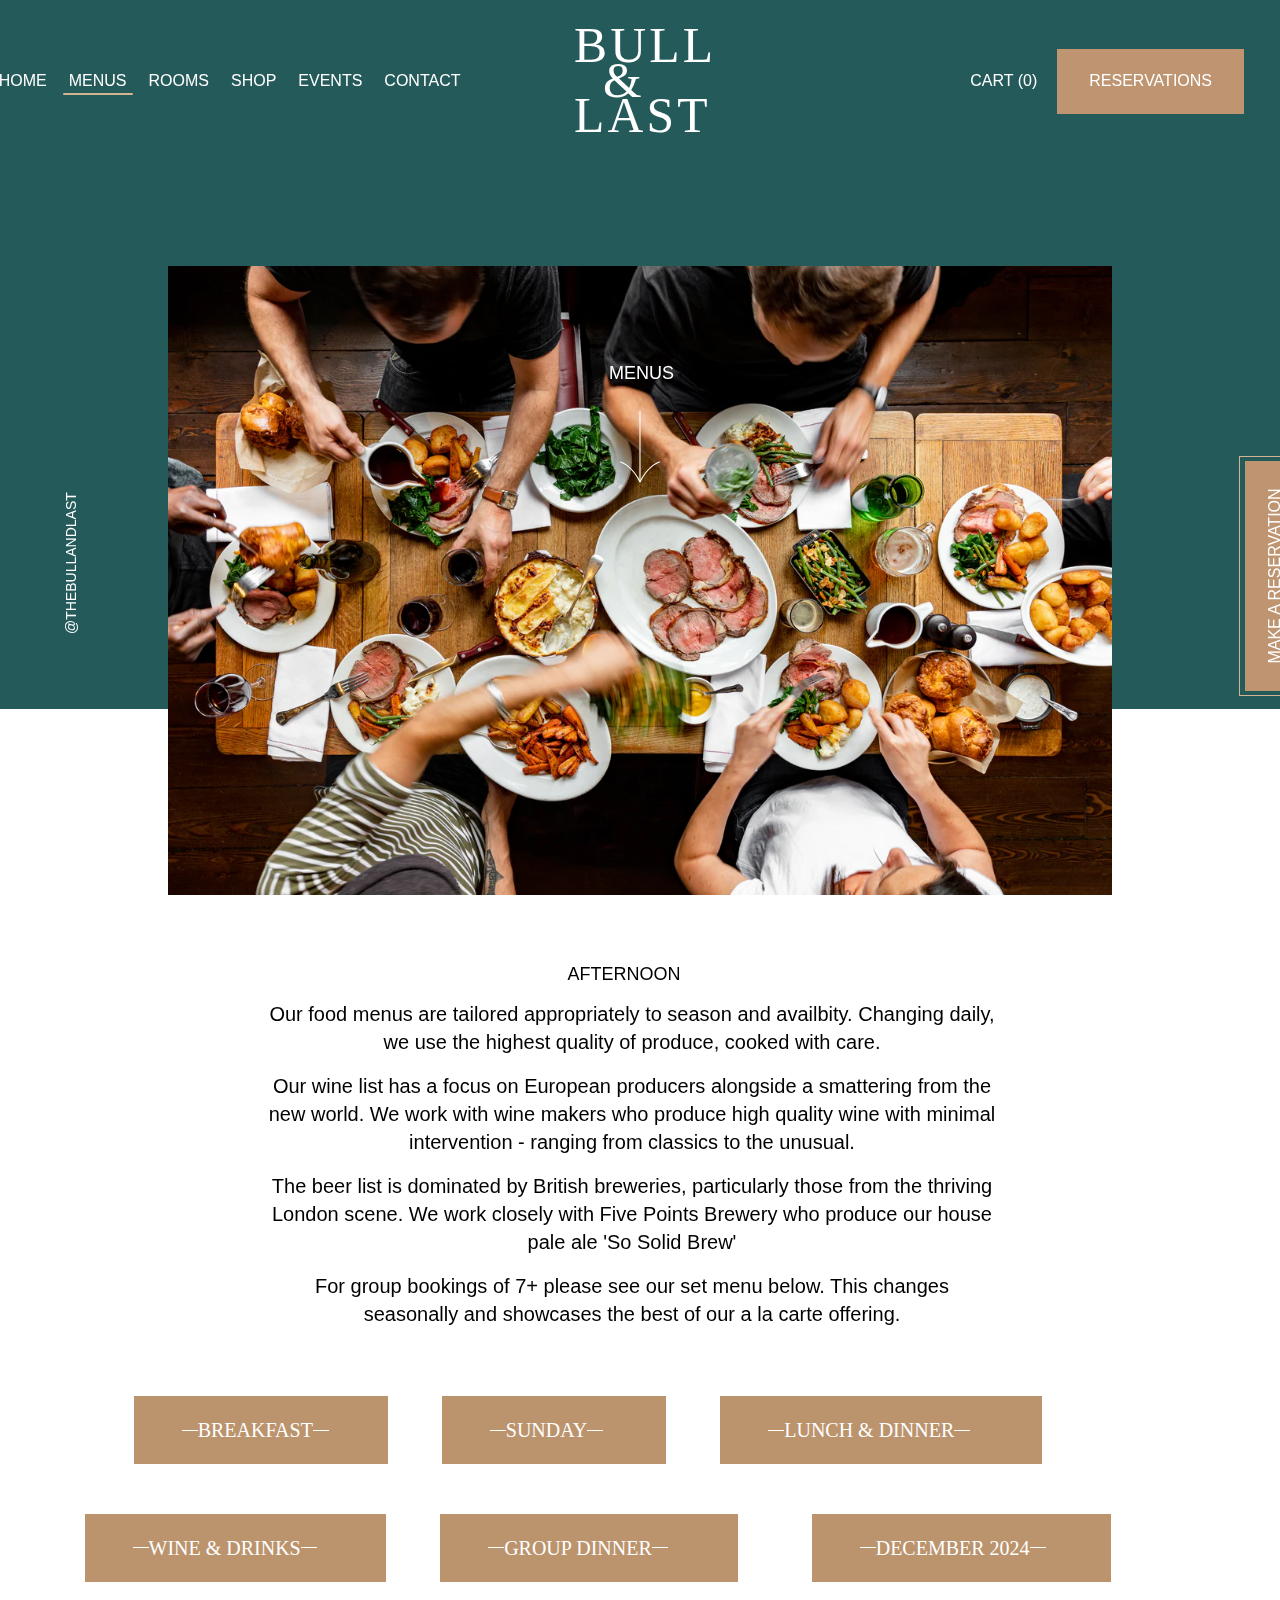
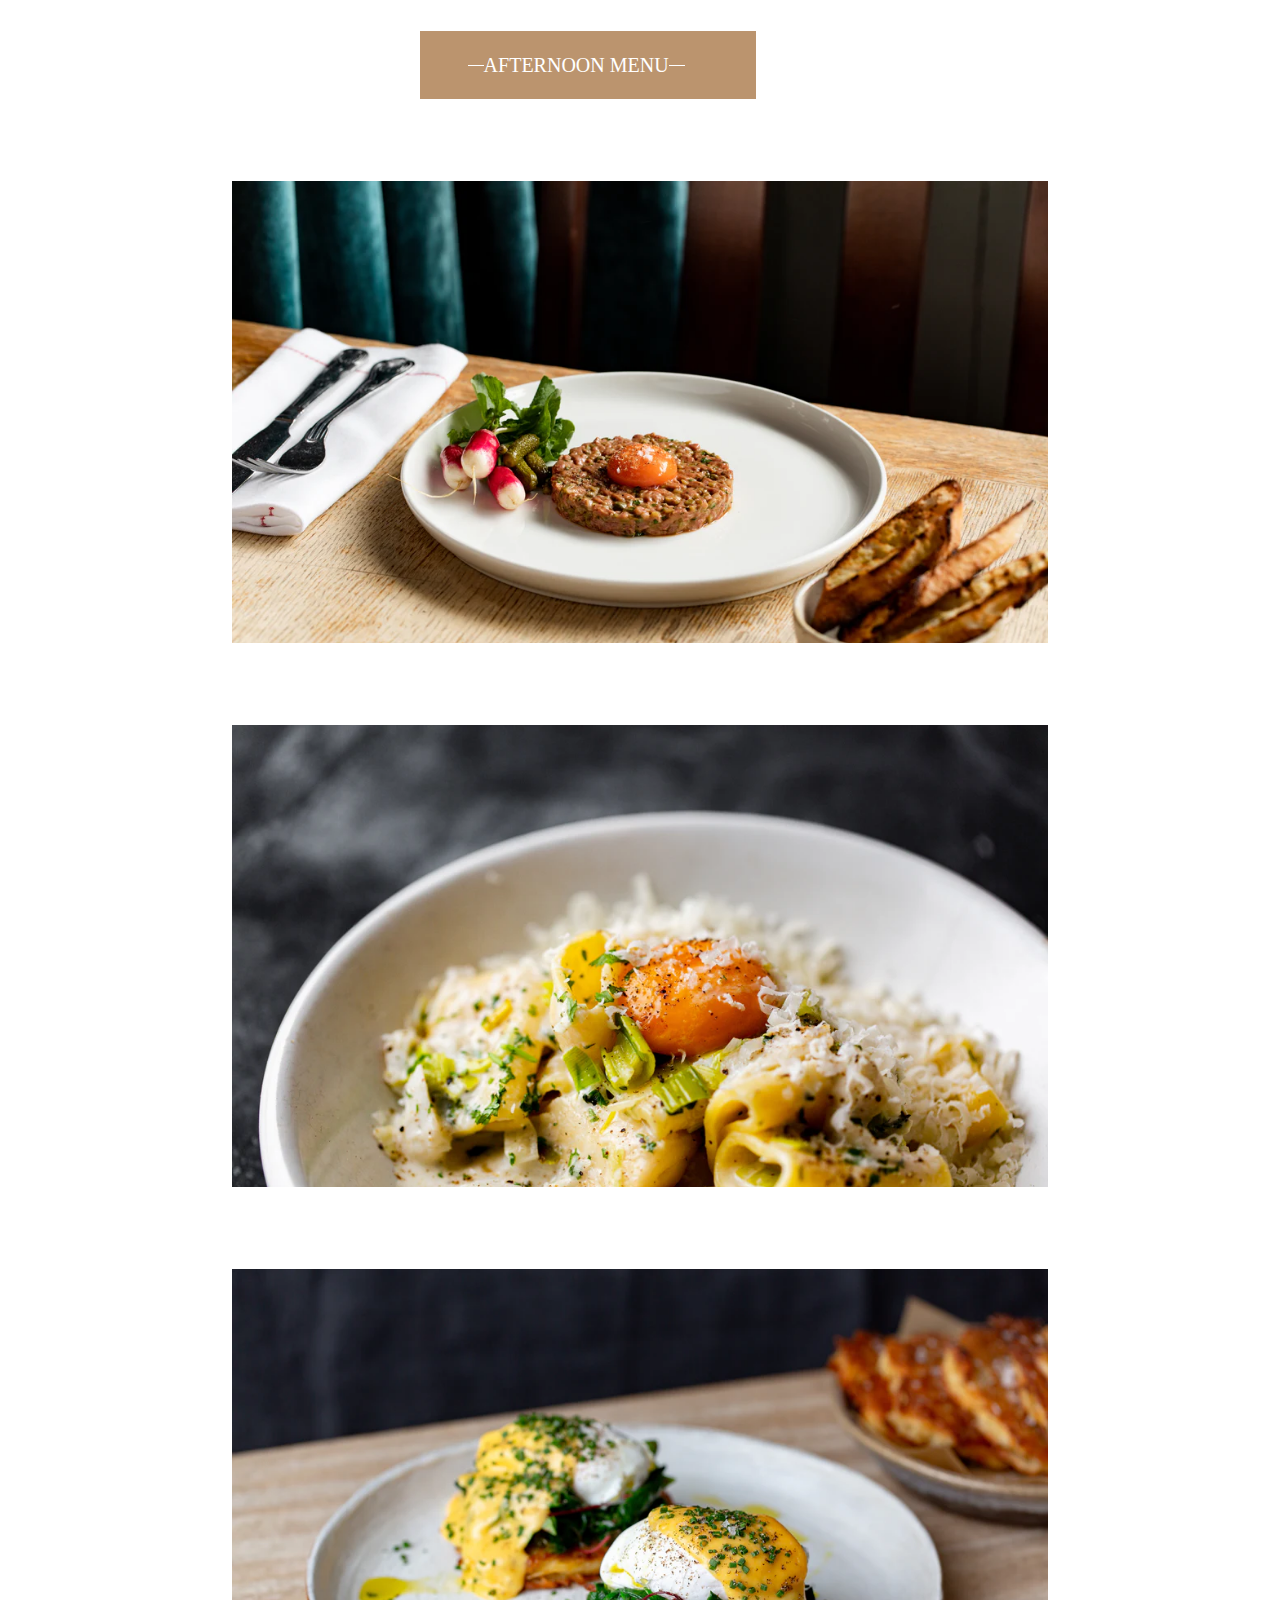
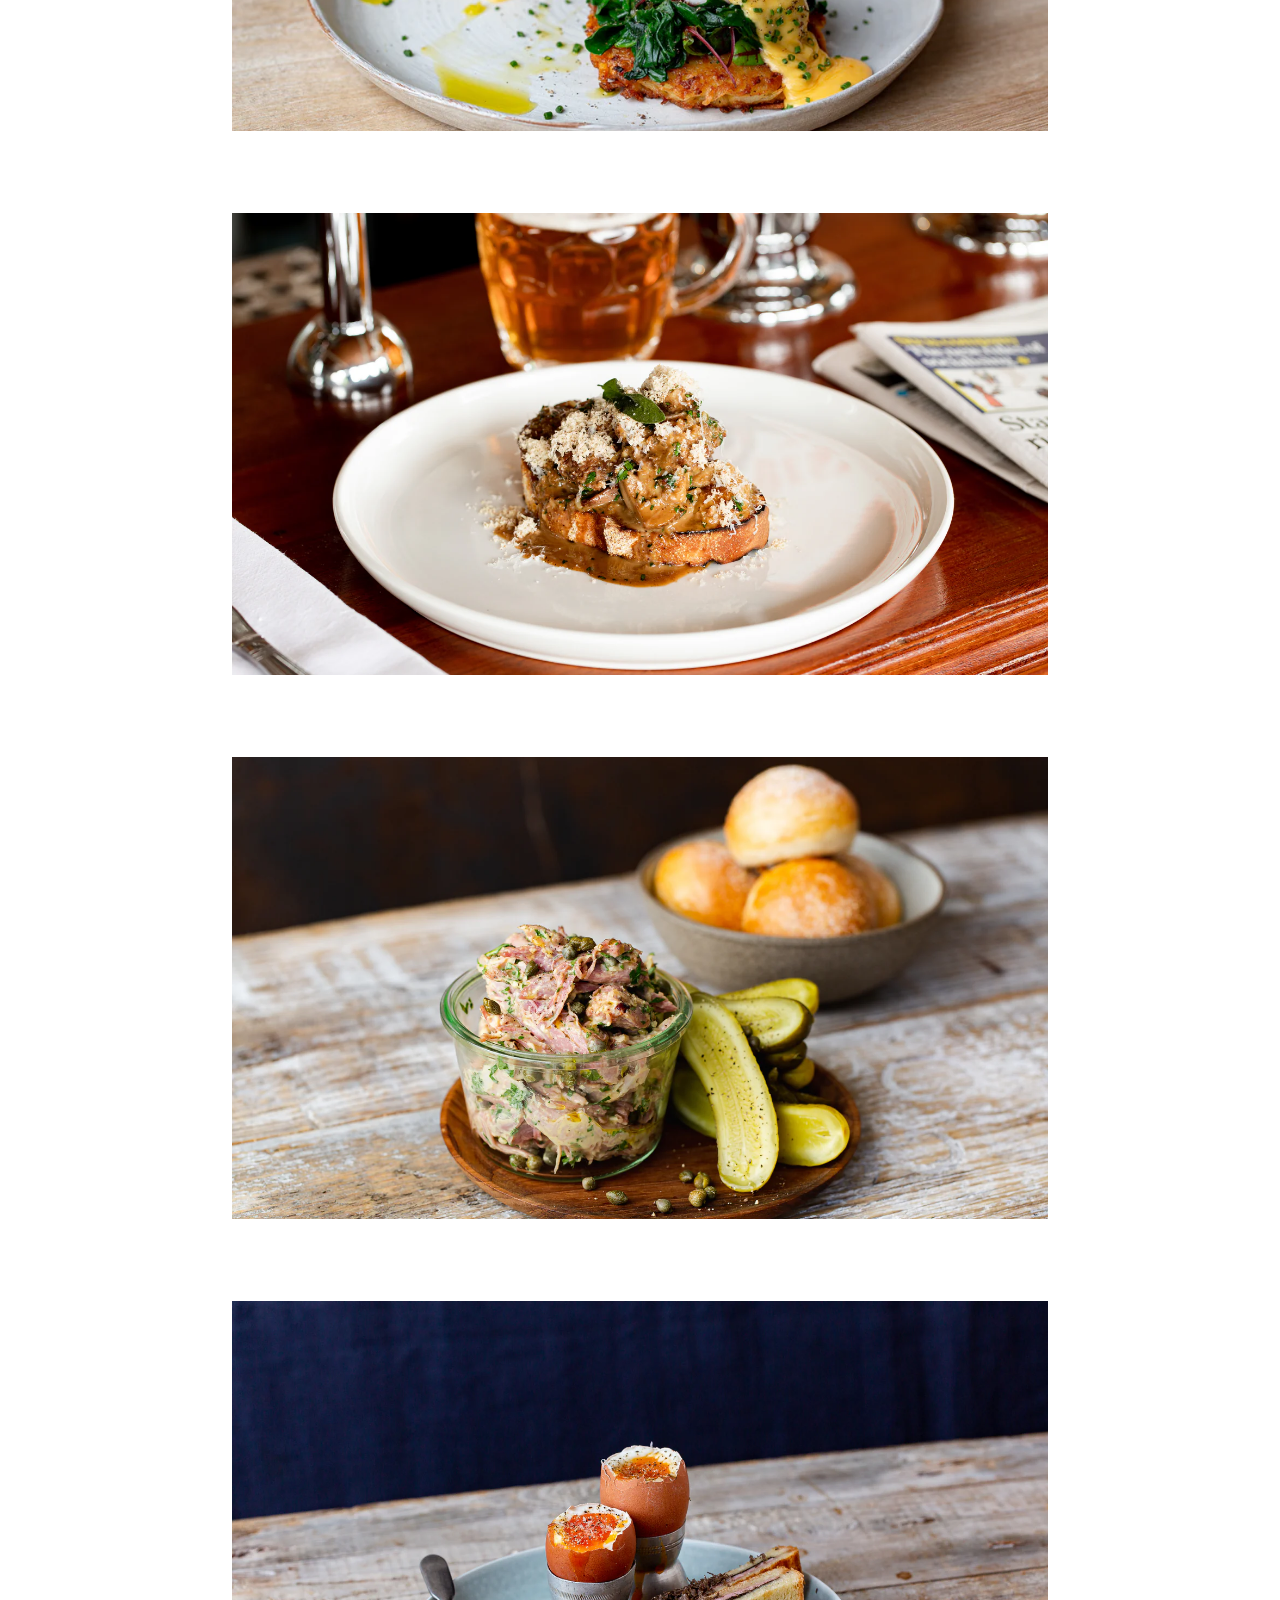
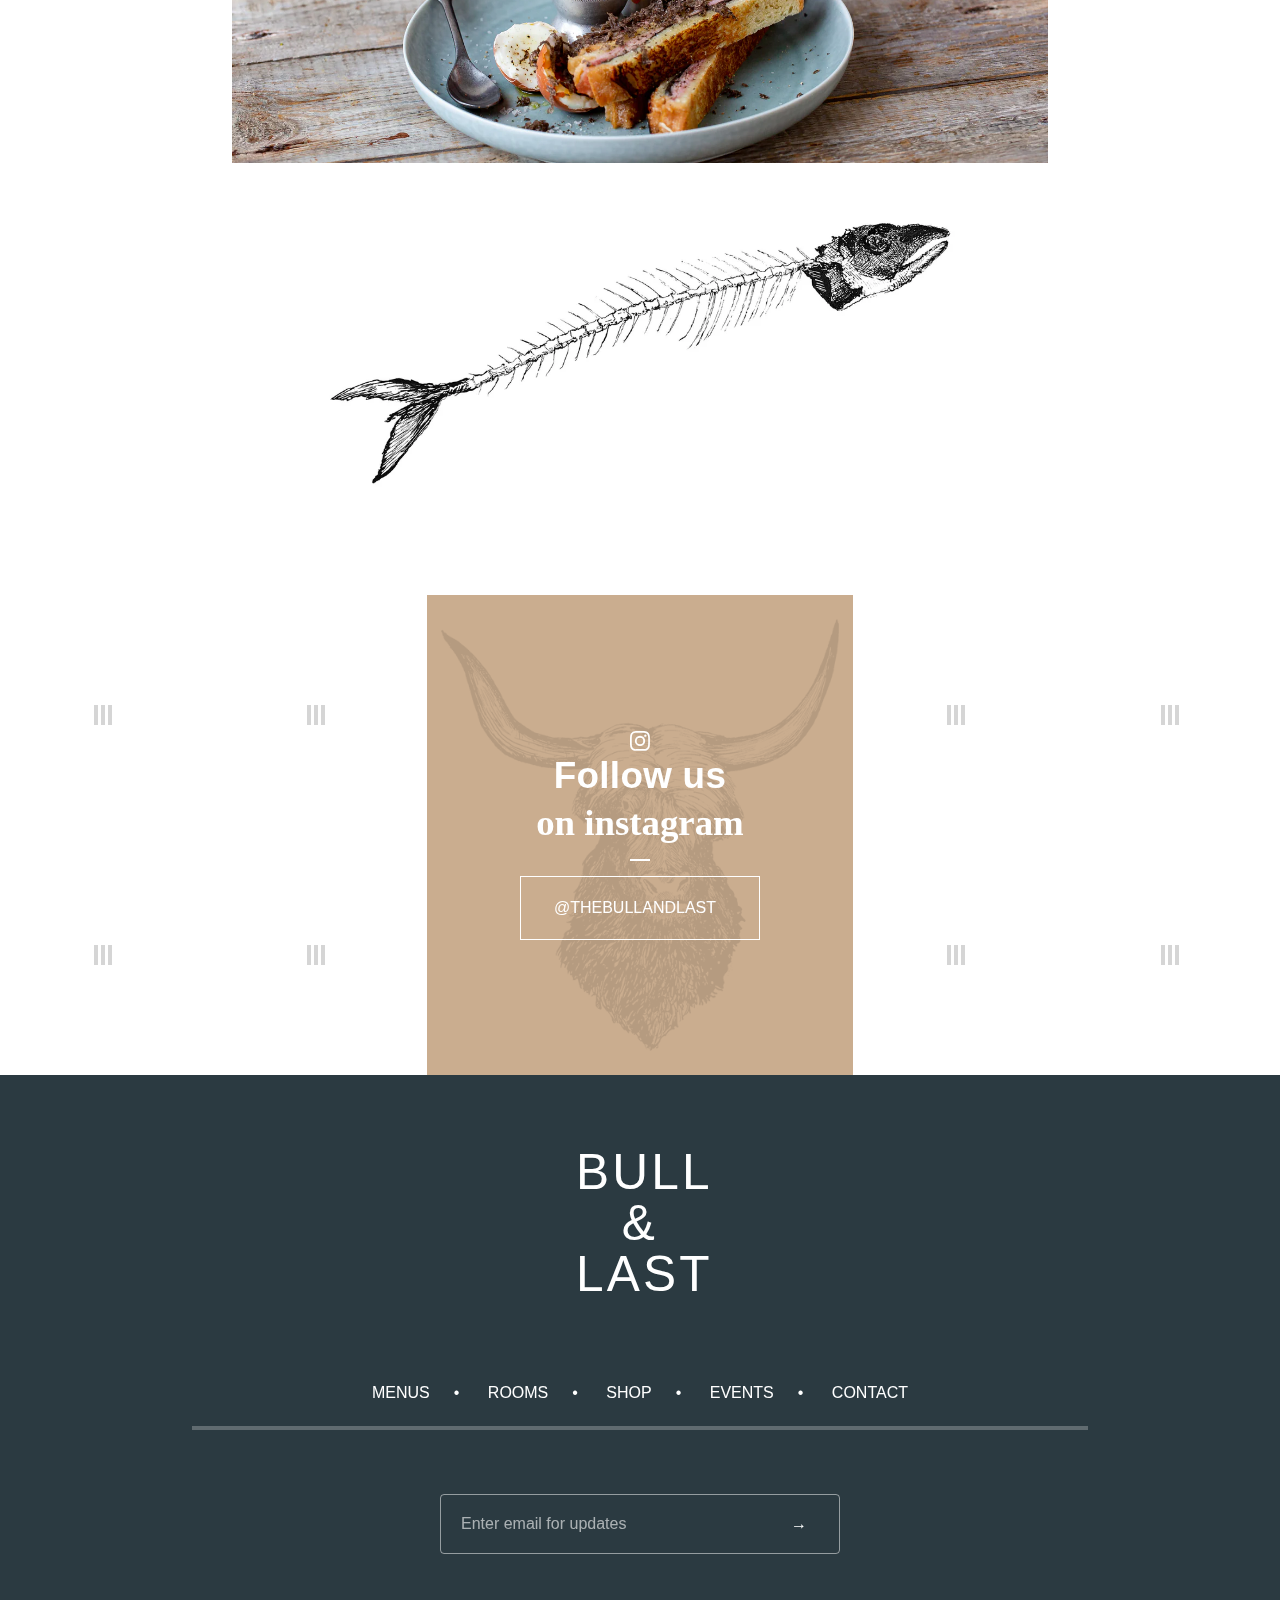
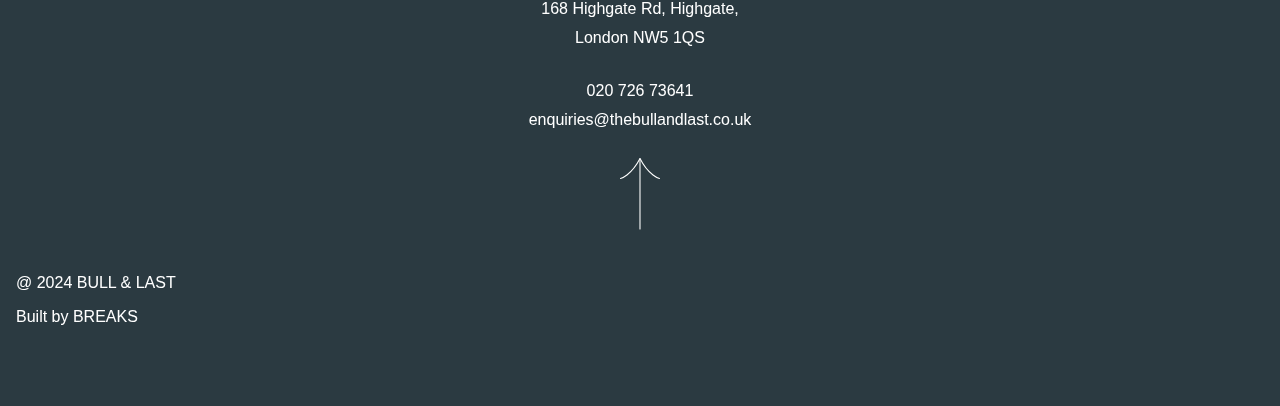
==== commit 68eade6c: "commit4" ====
--- a/index.html
+++ b/index.html
@@ -5,7 +5,6 @@
     <meta name="viewport" content="width=device-width, initial-scale=1.0">
     <title>Menu ~ Bull & Last</title>
     <link rel="stylesheet" href="/testv1/clone2.css">
-    <link rel="stylesheet" href="">
 </head>
 <body>
     <div class="Container">
@@ -76,7 +75,6 @@
             </Header>
 
         </div>
-        
         <main>
             <div class="sticky-side">
                 <div class="btn-block">
@@ -85,12 +83,12 @@
             </div>
             <div class="shopify-section" id="shopify-section-menu-menus">
                 <section class="description-container">
-                    <div id="description" class="max-w-xl md:max-w-3xl mx-auto px-4 md:px-10 mb-12">
-                        <h2 id="h2" class="text-lg text-center uppercase mb-4 c-prose">
+                    <div id="description">
+                        <h2 id="h2">
                             AFTERNOON
                         </h2>
                         <div>
-                            <div id="paragraph" class="text-center text-base lg:text-xl c-prose">
+                            <div id="paragraph">
                                 <p>Our food menus are tailored appropriately to season and availbity. Changing daily,<br> we use the highest quality of produce, cooked with care.</p>
                                 <p>Our wine list has a focus on European producers alongside a smattering from the <br> new world. We work with wine makers who produce high quality wine with minimal <br> intervention - ranging from classics to the unusual.</p>
                                 <p>The beer list is dominated by British breweries, particularly those from the thriving <br>London scene. We work closely with Five Points Brewery who produce our house <br>pale ale 'So Solid Brew'</p>
@@ -98,65 +96,65 @@
                             </div>
                         </div>
                     </div>
-                    <div  id="menu-list" class="max-w-page mx-auto px-4">
-                        <ul class="menu-items" class="text-center -ml-10 -mt-10">
-                            <li id="menu-item" class="inline-block pl-10 pt-10">
-                                <div class="border-menu-item border-tan">
-                                    <a class="link-menu-item" href="https://cdn.shopify.com/s/files/1/0402/6741/5709/files/Breakfast_6.11.pdf?v=1731155421" target="_blank">
+                    <div  id="menu-list" >
+                        <ul class="menu-items">
+                            <li id="menu-item-breakfast">
+                                <div class="border-menu-item-breakfast border-tan breakfast">
+                                    <a class="link-menu-item-breakfast" href="https://cdn.shopify.com/s/files/1/0402/6741/5709/files/Breakfast_6.11.pdf?v=1731155421" target="_blank">
                                         <span class="line-menu-item"></span>
                                         <span>Breakfast</span>
                                         <span class="line-menu-item"></span>
                                     </a>
                                 </div>
                             </li>
-                            <li id="menu-item" class="inline-block pl-10 pt-10">
-                                <div class="border-menu-item border-tan">
-                                    <a class="link-menu-item" href="https://cdn.shopify.com/s/files/1/0402/6741/5709/files/Breakfast_6.11.pdf?v=1731155421" target="_blank">
+                            <li id="menu-item-sunday">
+                                <div class="border-menu-item-sunday border-tan">
+                                    <a class="link-menu-item-sunday" href="https://cdn.shopify.com/s/files/1/0402/6741/5709/files/SUN_08.12.pdf?v=1733661787" target="_blank">
                                         <span class="line-menu-item"></span>
                                         <span>Sunday</span>
                                         <span class="line-menu-item"></span>
                                     </a>
                                 </div>
                             </li>
-                            <li id="menu-item" class="inline-block pl-10 pt-10">
-                                <div class="border-menu-item border-tan">
-                                    <a class="link-menu-item" href="https://cdn.shopify.com/s/files/1/0402/6741/5709/files/Breakfast_6.11.pdf?v=1731155421" target="_blank">
+                            <li id="menu-item-lunch" >
+                                <div class="border-menu-item-lunch border-tan">
+                                    <a class="link-menu-item-lunch" href="https://cdn.shopify.com/s/files/1/0402/6741/5709/files/LUNCH_16.12_e591e5af-f279-409e-a774-07c65476c3fa.pdf?v=1734350349" target="_blank">
                                         <span class="line-menu-item"></span>
                                         <span>Lunch & Dinner</span>
                                         <span class="line-menu-item"></span>
                                     </a>
                                 </div>
                             </li>
-                            <li id="menu-item" class="inline-block pl-10 pt-10">
-                                <div class="border-menu-item border-tan">
-                                    <a class="link-menu-item" href="https://cdn.shopify.com/s/files/1/0402/6741/5709/files/Breakfast_6.11.pdf?v=1731155421" target="_blank">
+                            <li id="menu-item-wine" >
+                                <div class="border-menu-item-wine border-tan">
+                                    <a class="link-menu-item-wine" href="https://cdn.shopify.com/s/files/1/0402/6741/5709/files/Wine_List_05.12.pdf?v=1733421603" target="_blank">
                                         <span class="line-menu-item"></span>
                                         <span>Wine & Drinks</span>
                                         <span class="line-menu-item"></span>
                                     </a>
                                 </div>
                             </li>
-                            <li id="menu-item" class="inline-block pl-10 pt-10">
-                                <div class="border-menu-item border-tan">
-                                    <a class="link-menu-item" href="https://cdn.shopify.com/s/files/1/0402/6741/5709/files/Breakfast_6.11.pdf?v=1731155421" target="_blank">
+                            <li id="menu-item-group" >
+                                <div class="border-menu-item-group border-tan">
+                                    <a class="link-menu-item-group" href="https://cdn.shopify.com/s/files/1/0402/6741/5709/files/November_Private_Dining_2024_Final.pdf?v=1730138624" target="_blank">
                                         <span class="line-menu-item"></span>
                                         <span>group Dinner</span>
                                         <span class="line-menu-item"></span>
                                     </a>
                                 </div>
                             </li>
-                            <li id="menu-item" class="inline-block pl-10 pt-10">
-                                <div class="border-menu-item border-tan">
-                                    <a class="link-menu-item" href="https://cdn.shopify.com/s/files/1/0402/6741/5709/files/Breakfast_6.11.pdf?v=1731155421" target="_blank">
+                            <li id="menu-item-dec" >
+                                <div class="border-menu-item-dec border-tan">
+                                    <a class="link-menu-item-dec" href="https://cdn.shopify.com/s/files/1/0402/6741/5709/files/final_December_Group_Dining_Menu.pdf?v=1726436150" target="_blank">
                                         <span class="line-menu-item"></span>
                                         <span>december 2024</span>
                                         <span class="line-menu-item"></span>
                                     </a>
                                 </div>
                             </li>
-                            <li id="menu-item" class="inline-block pl-10 pt-10">
-                                <div class="border-menu-item border-tan">
-                                    <a class="link-menu-item" href="https://cdn.shopify.com/s/files/1/0402/6741/5709/files/Breakfast_6.11.pdf?v=1731155421" target="_blank">
+                            <li id="menu-item-afternoon" >
+                                <div class="border-menu-item-afternoon border-tan">
+                                    <a class="link-menu-item-afternoon" href="https://cdn.shopify.com/s/files/1/0402/6741/5709/files/AFTERNOON_MENU_03.12.24.pdf?v=1733247432" target="_blank">
                                         <span class="line-menu-item"></span>
                                         <span>Afternoon menu</span>
                                         <span class="line-menu-item"></span>
@@ -171,14 +169,14 @@
             <div class="shopify-section" id="shopify-section-menu-images">
                 <div id="shopify-section-menu-imgage" >
                     <section>
-                        <div class="image-menu-food" class="max-w-4xl mx-auto px-10 space-y-10 lg:space-y-20">
+                        <div class="image-menu-food">
                             <div class="image-food"><img src="./testv1/assets/img/img-food/image1.png" alt=""></div>
                             <div class="image-food"><img src="./testv1/assets/img/img-food/image2.png" alt=""></div>
                             <div class="image-food"><img src="./testv1/assets/img/img-food/image3.png" alt=""></div>
                             <div class="image-food"><img src="./testv1/assets/img/img-food/image4.png" alt=""></div>
                             <div class="image-food"><img src="./testv1/assets/img/img-food/image5.png" alt=""></div>
                             <div class="image-food"><img src="./testv1/assets/img/img-food/image6.png" alt=""></div>
-                            <div class="image-menu-fish" class="max-w-2xl mx-auto px-4 mix-blend-multiply pt-10 opacity-50">
+                            <div class="image-menu-fish">
                                 <div class="image-fish"><img src="./testv1/assets/img/image copy.png" alt=""></div>
                             </div>
                         </div>
@@ -192,37 +190,35 @@
     
                 <div class="insta-block-con1">
                     <div class="insta-block">
-                        <img class="insta-loading" src="Image/loadng.svg" alt="loading">
-                    </div>
-                    <div class="insta-img">
-                        <a class="insta-center-part" href="https://www.instagram.com/thebullandlast/#">
-                            <img class="insta-center" src="Image/download.gif">
-                            <div class="insta-center-image-con">
-                                <img class="insta-center-image" src="Image/instagram-white.svg" alt="Instagram-Image">
-                            </div>
-                        </a>
-                    </div>
+                        <img class="insta-loading" src="/testv1/assets/img/footer/loadng.svg" alt="loading">
+                    </div>
+                    <a class="insta-center-part" href="https://www.instagram.com/thebullandlast/#">
+                        <img class="insta-center" src="/testv1/assets/img/footer/download.gif">
+                        <div class="insta-center-image-con">
+                            <img class="insta-center-image" src="/testv1/assets/img/footer/instagram-white.svg" alt="Instagram-Image">
+                        </div>
+                    </a>
                 </div>
     
                 <div class="insta-block-con2">
                     <div class="insta-block">
-                        <img class="insta-loading" src="Image/loadng.svg" alt="loading">
-                    </div>
-                    <a class="insta-center-part" href="https://www.instagram.com/thebullandlast/#">
-                        <img class="insta-center" src="Image/download.gif">
-                        <div class="insta-center-image-con">
-                            <img class="insta-center-image" src="Image/instagram-white.svg" alt="Instagram-Image">
+                        <img class="insta-loading" src="/testv1/assets/img/footer/loadng.svg" alt="loading">
+                    </div>
+                    <a class="insta-center-part" href="https://www.instagram.com/thebullandlast/#">
+                        <img class="insta-center" src="/testv1/assets/img/footer/download.gif">
+                        <div class="insta-center-image-con">
+                            <img class="insta-center-image" src="/testv1/assets/img/footer/instagram-white.svg" alt="Instagram-Image">
                         </div>
                     </a>
                 </div>
     
                 <div class="insta-block-con3">
                     <div class="middle-img-width">
-                        <img class="middle-img" src="Image/bull-head.webp" alt="">
+                        <img class="middle-img" src="/testv1/assets/img/footer/bull-head.webp" alt="">
                     </div>
                     <div class="Full-detail">
                         <div class="insta-center-image-con">
-                            <img class="insta-center-image2" src="Image/instagram-white.svg">
+                            <img class="insta-center-image2" src="/testv1/assets/img/footer/instagram-white.svg">
                         </div>
                         <div class="detail1">
                             <span>Follow us</span>
@@ -240,159 +236,158 @@
     
                 <div class="insta-block-con5">
                     <div class="insta-block">
-                        <img class="insta-loading" src="Image/loadng.svg" alt="loading">
-                    </div>
-                    <a class="insta-center-part" href="https://www.instagram.com/thebullandlast/#">
-                        <img class="insta-center" src="Image/download.gif">
-                        <div class="insta-center-image-con">
-                            <img class="insta-center-image" src="Image/instagram-white.svg" alt="Instagram-Image">
+                        <img class="insta-loading" src="/testv1/assets/img/footer/loadng.svg" alt="loading">
+                    </div>
+                    <a class="insta-center-part" href="https://www.instagram.com/thebullandlast/#">
+                        <img class="insta-center" src="/testv1/assets/img/footer/download.gif">
+                        <div class="insta-center-image-con">
+                            <img class="insta-center-image" src="/testv1/assets/img/footer/instagram-white.svg" alt="Instagram-Image">
                         </div>
                     </a>
                 </div>
     
                 <div class="insta-block-con6">
                     <div class="insta-block">
-                        <img class="insta-loading" src="Image/loadng.svg" alt="loading">
-                    </div>
-                    <a class="insta-center-part" href="https://www.instagram.com/thebullandlast/#">
-                        <img class="insta-center" src="Image/download.gif">
-                        <div class="insta-center-image-con">
-                            <img class="insta-center-image" src="Image/instagram-white.svg" alt="Instagram-Image">
+                        <img class="insta-loading" src="/testv1/assets/img/footer/loadng.svg" alt="loading">
+                    </div>
+                    <a class="insta-center-part" href="https://www.instagram.com/thebullandlast/#">
+                        <img class="insta-center" src="/testv1/assets/img/footer/download.gif">
+                        <div class="insta-center-image-con">
+                            <img class="insta-center-image" src="/testv1/assets/img/footer/instagram-white.svg" alt="Instagram-Image">
                         </div>
                     </a>
                 </div>
                 <div class="insta-block-con7">
                     <div class="insta-block">
-                        <img class="insta-loading" src="Image/loadng.svg" alt="loading">
-                    </div>
-                    <a class="insta-center-part" href="https://www.instagram.com/thebullandlast/#">
-                        <img class="insta-center" src="Image/download.gif">
-                        <div class="insta-center-image-con">
-                            <img class="insta-center-image" src="Image/instagram-white.svg" alt="Instagram-Image">
+                        <img class="insta-loading" src="/testv1/assets/img/footer/loadng.svg" alt="loading">
+                    </div>
+                    <a class="insta-center-part" href="https://www.instagram.com/thebullandlast/#">
+                        <img class="insta-center" src="/testv1/assets/img/footer/download.gif">
+                        <div class="insta-center-image-con">
+                            <img class="insta-center-image" src="/testv1/assets/img/footer/instagram-white.svg" alt="Instagram-Image">
                         </div>
                     </a>
                 </div>
     
                 <div class="insta-block-con8">
                     <div class="insta-block">
-                        <img class="insta-loading" src="Image/loadng.svg" alt="loading">
-                    </div>
-                    <a class="insta-center-part" href="https://www.instagram.com/thebullandlast/#">
-                        <img class="insta-center" src="Image/download.gif">
-                        <div class="insta-center-image-con">
-                            <img class="insta-center-image" src="Image/instagram-white.svg" alt="Instagram-Image">
+                        <img class="insta-loading" src="/testv1/assets/img/footer/loadng.svg" alt="loading">
+                    </div>
+                    <a class="insta-center-part" href="https://www.instagram.com/thebullandlast/#">
+                        <img class="insta-center" src="/testv1/assets/img/footer/download.gif">
+                        <div class="insta-center-image-con">
+                            <img class="insta-center-image" src="/testv1/assets/img/footer/instagram-white.svg" alt="Instagram-Image">
                         </div>
                     </a>
                 </div>
     
                 <div class="insta-block-con11">
                     <div class="insta-block">
-                        <img class="insta-loading" src="Image/loadng.svg" alt="loading">
-                    </div>
-                    <a class="insta-center-part" href="https://www.instagram.com/thebullandlast/#">
-                        <img class="insta-center" src="Image/download.gif">
-                        <div class="insta-center-image-con">
-                            <img class="insta-center-image" src="Image/instagram-white.svg" alt="Instagram-Image">
+                        <img class="insta-loading" src="/testv1/assets/img/footer/loadng.svg" alt="loading">
+                    </div>
+                    <a class="insta-center-part" href="https://www.instagram.com/thebullandlast/#">
+                        <img class="insta-center" src="/testv1/assets/img/footer/download.gif">
+                        <div class="insta-center-image-con">
+                            <img class="insta-center-image" src="/testv1/assets/img/footer/instagram-white.svg" alt="Instagram-Image">
                         </div>
                     </a>
                 </div>
     
                 <div class="insta-block-con12">
                     <div class="insta-block">
-                        <img class="insta-loading" src="Image/loadng.svg" alt="loading">
-                    </div>
-                    <a class="insta-center-part" href="https://www.instagram.com/thebullandlast/#">
-                        <img class="insta-center" src="Image/download.gif">
-                        <div class="insta-center-image-con">
-                            <img class="insta-center-image" src="Image/instagram-white.svg" alt="Instagram-Image">
+                        <img class="insta-loading" src="/testv1/assets/img/footer/loadng.svg" alt="loading">
+                    </div>
+                    <a class="insta-center-part" href="https://www.instagram.com/thebullandlast/#">
+                        <img class="insta-center" src="/testv1/assets/img/footer/download.gif">
+                        <div class="insta-center-image-con">
+                            <img class="insta-center-image" src="/testv1/assets/img/footer/instagram-white.svg" alt="Instagram-Image">
                         </div>
                     </a>
                 </div> 
             </div>
         </div>
-        <footer class="footer-con">
-            <div class="footer-width">
-                <div class="footer-logo-con">
-                    <a class="head-logo" href="#">
-                        <p>BULL</p>
-                        <p>&</p>
-                        <p>LAST</p>
-                    </a>
-                </div>
-                <ul class="footer-ul">
-                    <li class="footer-li">
-                        <a class="footer-a" href="#">menus</a>
-                    </li>
-                    <li class="footer-li">
-                        <span class="dot">•</span>
-                        <a class="footer-a" href="#">rooms</a>
-                    </li>
-                    <li class="footer-li">
-                        <span class="dot">•</span>
-                        <a class="footer-a" href="#">shop</a>
-                    </li>
-                    <li class="footer-li">
-                        <span class="dot">•</span>
-                        <a class="footer-a" href="#">events</a>
-                    </li>
-                    <li class="footer-li">
-                        <span class="dot">•</span>
-                        <a class="footer-a" href="#">contact</a>
-                    </li>
-                </ul>
-                <div class="underline"></div>
-                <div class="email-con">
-                    <form class="email-width">
-                        <div class="enter-email">
-                            <div class="email-input">
-                                <input class="email" type="email" placeholder="Enter email for updates">
-                                <button class="email-arrow" type="submit"></button>
+        <div class="footer-container">
+            <footer class="footer-con">
+                <div class="footer-width">
+                    <div class="footer-logo-con">
+                        <a class="head-logo" href="#">
+                            <p>BULL</p>
+                            <p>&</p>
+                            <p>LAST</p>
+                        </a>
+                    </div>
+                    <ul class="footer-ul">
+                        <li class="footer-li">
+                            <a class="footer-a" href="#">menus</a>
+                        </li>
+                        <li class="footer-li">
+                            <span class="dot">•</span>
+                            <a class="footer-a" href="#">rooms</a>
+                        </li>
+                        <li class="footer-li">
+                            <span class="dot">•</span>
+                            <a class="footer-a" href="#">shop</a>
+                        </li>
+                        <li class="footer-li">
+                            <span class="dot">•</span>
+                            <a class="footer-a" href="#">events</a>
+                        </li>
+                        <li class="footer-li">
+                            <span class="dot">•</span>
+                            <a class="footer-a" href="#">contact</a>
+                        </li>
+                    </ul>
+                    <div class="underline"></div>
+                    <div class="email-con">
+                        <form class="email-width">
+                            <div class="enter-email">
+                                <div class="email-input">
+                                    <input class="email" type="email" placeholder="Enter email for updates">
+                                    <button class="email-arrow" type="submit"></button>
+                                </div>
                             </div>
-                        </div>
-                    </form>
-                </div>
-                <div class="address-con">
-                    <div class="address">
+                        </form>
+                    </div>
+                    <div class="address-con">
+                        <div class="address">
+                            <p>
+                                <a href="#">168 Highgate Rd, Highgate,
+                                    <br>
+                                    London NW5 1QS
+                                </a>
+                            </p>
+                        </div>
+                    </div>
+                    <div class="address-con">
                         <p>
-                            <a href="#">168 Highgate Rd, Highgate,
-                                <br>
-                                London NW5 1QS
+                            <a class="contact" href="#">
+                                020 726 73641
+                            </a>
+                            <br>
+                            <a class="contact" href="#">
+                                enquiries@thebullandlast.co.uk
                             </a>
                         </p>
                     </div>
-                </div>
-                <div class="address-con">
-                    <p>
-                        <a class="contact" href="#">
-                            020 726 73641
+                    <div class="arrow-up-con">
+                        <a class="arrow-up" href="#">
+                            <svg xmlns="http://www.w3.org/2000/svg" viewBox="0 0 37.4 66.8">
+                                <path d="M.5 19.2S10.4 16.6 18.7.5M36.9 19.2S26.9 16.6 18.7.5" fill="none" stroke="#fff"
+                                    stroke-linecap="round" stroke-linejoin="round" />
+                                <path fill="none" stroke="#fff" stroke-linecap="round" stroke-linejoin="round"
+                                    stroke-width="1.01" d="M18.7.8v65.5" />
+                            </svg>
                         </a>
-                        <br>
-                        <a class="contact" href="#">
-                            enquiries@thebullandlast.co.uk
-                        </a>
-                    </p>
-                </div>
-                <div class="arrow-up-con">
-                    <a class="arrow-up" href="#">
-                        <svg xmlns="http://www.w3.org/2000/svg" viewBox="0 0 37.4 66.8">
-                            <path d="M.5 19.2S10.4 16.6 18.7.5M36.9 19.2S26.9 16.6 18.7.5" fill="none" stroke="#fff"
-                                stroke-linecap="round" stroke-linejoin="round" />
-                            <path fill="none" stroke="#fff" stroke-linecap="round" stroke-linejoin="round"
-                                stroke-width="1.01" d="M18.7.8v65.5" />
-                        </svg>
-                    </a>
-                </div>
-                <div class="copyright-con">
-                    <p class="copyright">@ 2024 bull & last</p>
-                    <p>
-                        <a class="copyright-link" href="#">Built by BREAKS</a>
-                    </p>
-                </div>
-            </div>
-        </footer> 
-    
-        
-        <!-- next content start from this and make container for each element -->
+                    </div>
+                    <div class="copyright-con">
+                        <p class="copyright">@ 2024 bull & last</p>
+                        <p>
+                            <a class="copyright-link" href="#">Built by BREAKS</a>
+                        </p>
+                    </div>
+                </div>
+            </footer> 
+        </div>
     </div>
 </body>
 </html>--- a/testv1/clone2.css
+++ b/testv1/clone2.css
@@ -27,7 +27,7 @@
     /* position: absolute; */
     background-size: cover;
     background-position: center;
-    box-sizing: border-box;
+    /* box-sizing: border-box; */
     
 }
 .header{
@@ -158,7 +158,7 @@
 }
 
 /* [test] */
-.action2{
+/* .action2{
     display: none;
     background-color: #303E4B;
     position: absolute;
@@ -317,7 +317,7 @@
 .nav-content2 a,.reservation-content2 a,.cart-content2 a,.back2 a{
     text-decoration: none;
     color: white;
-}
+} */
 
 .sticky-side{
     width: 15rem;
@@ -446,7 +446,6 @@
     justify-content: center;
     position: relative;
     top: 30%;
-    
 }
 
 .padding-arrow-down{
@@ -497,12 +496,36 @@
     height: 40rem;
     /* background-color: #BE9471; */
     /* position: relative; */
-    margin-top: -40px;
+    margin-top: -2.5rem;
+}
+
+@media (min-width: 1280px)
+{
+    .image-and-insta{
+        margin-top: -3rem
+    }
+}
+
+@media (min-width: 1024px){
+    .image-and-insta{
+        margin-top: -2rem;
+    }
+}
+
+@media (min-width: 768px){
+    .image-and-insta{
+        margin-top: -1rem;
+    }
+}
+@media (min-width: default){
+    .image-and-insta{
+        margin-top: -2.5rem;
+    }
 }
 
 .insta-content{
     position: absolute;
-    top: 75%;
+    top: 60%;
     gap: 10px;
     right: 90%;
     width: 200px;
@@ -561,13 +584,37 @@
 
 .description-container{
     width: 100%;
-    height: 45.2rem;
+    height: 56rem;
     padding-right: 1.125rem;
     padding-bottom: 4rem;
 }
 
+@media (min-width: 1280px){
+    .description-container{
+        height: 58rem;
+    }
+}
+
+@media (min-width: 153px){
+    .description-container{
+        height: 60rem;
+    }
+}
+
+@media (min-width: 1024px){
+    .description-container{
+        padding-right: 4rem;
+    }
+}
+
+@media (min-width: 640px){
+    .description-container{
+        padding-bottom: 6rem;
+    }
+}
+
 #description{
-    max-width: 50rem;
+    max-width: 36rem;
     height: 24rem;
     padding-left: 2.5rem;
     padding-right: 2.5rem; 
@@ -575,6 +622,14 @@
     margin-left: auto;
     margin-right: auto;
     
+}
+
+@media (min-width: 768px) {
+    #description{
+        padding-left: 2.5rem;
+        padding-right: 2.5rem;
+        max-width: 48rem;
+    }
 }
 
 #h2{
@@ -596,11 +651,18 @@
 
 #paragraph{
     text-align: center;
-    font-size: 1.25rem;
-    line-height: 2rem;
+    font-size: 1rem;
+    line-height: 1.5rem;
     width: 46rem;
     height: 23rem;
     font-family: Neue Montreal, Helvetica, Arial, sans-serif;
+}
+
+@media (min-width: 1024px) {
+    #paragraph{
+        font-size: 1.25rem;
+        line-height: 1.75rem;
+    }
 }
 
 p{
@@ -615,14 +677,25 @@
 
 #menu-list{
     width: 100%;
-    height: 14.7rem;
+    height: 30rem;
     padding-left: 1rem;
     padding-right: 1rem;
     margin-left: auto;
     margin-right: auto;
     max-width: 100rem;
-    
-}
+    /* display: inline-block; */
+}
+@media (min-width: 1053px){
+    #menu-list{
+        height: 34rem;
+    }
+}
+@media (min-width: 1024px) {
+    #menu-list{
+        height: 32rem;
+    }
+}
+
 
 .menu-items{
     width: 100%;
@@ -631,38 +704,132 @@
     margin-left: -2.5rem;
     margin-top: -2.5rem;
     list-style: none;
-    overflow-x: hidden;
-
-}
-
-#menu-item{
+    /* overflow-x: hidden; */
+}
+
+#menu-item-breakfast{
     width: 18.98125rem;
-    max-width: 19rem;
+    /* max-width: 19rem; */
     height: 7.35rem;
     padding-left: 2.5rem;
     padding-top: 2.5rem;
     display: inline-block;
 }
 
-.border-menu-item{
+
+
+#menu-item-sunday{
+    width: 17.125rem;
+    /* max-width: 19rem; */
+    height: 7.35rem;
+    padding-left: 2.5rem;
+    padding-top: 2.5rem;
+    display: inline-block;
+}
+
+#menu-item-lunch{
+    width: 23.233125rem;
+    /* max-width: 19rem; */
+    height: 7.35rem;
+    padding-left: 2.5rem;
+    padding-top: 2.5rem;
+    display: inline-block;
+}
+
+#menu-item-wine{
+    width: 21.9475rem;
+    /* max-width: 19rem; */
+    height: 7.35rem;
+    padding-left: 2.5rem;
+    padding-top: 2.5rem;
+    display: inline-block;
+}
+
+#menu-item-group{
+    width: 21.69375rem;
+    /* max-width: 19rem; */
+    height: 7.35rem;
+    padding-left: 2.5rem;
+    padding-top: 2.5rem;
+    display: inline-block;
+}
+
+#menu-item-dec{
+    width: 21.835rem;
+    /* max-width: 19rem; */
+    height: 7.35rem;
+    padding-left: 2.5rem;
+    padding-top: 2.5rem;
+    display: inline-block;
+}
+
+#menu-item-afternoon{
+    width: 24.1475rem;
+    /* max-width: 19rem; */
+    height: 7.35rem;
+    padding-left: 2.5rem;
+    padding-top: 2.5rem;
+    display: inline-block;
+}
+
+
+.border-menu-item-breakfast{
     width: 16.48125rem;
     height: 4.85rem;
     padding: 0.25rem;
     border-width: 1px;
-    border-color: #bb946e;
-    --border-opacity: 1;
-    border-color: #bb946e;
-    border-color: rgba(187, 148, 110, var(--border-opacity));
+}
+
+
+
+.border-menu-item-sunday{
+    width: 14.625rem;
+    height: 4.85rem;
+    padding: 0.25rem;
+    border-width: 1px;
+}
+
+.border-menu-item-lunch{
+    width: 20.733125rem;
+    height: 4.85rem;
+    padding: 0.25rem;
+    border-width: 1px;
+}
+
+.border-menu-item-wine{
+    width: 19.4475rem;
+    height: 4.85rem;
+    padding: 0.25rem;
+    border-width: 1px;
+}
+
+.border-menu-item-group{
+    width: 19.19375rem;
+    height: 4.85rem;
+    padding: 0.25rem;
+    border-width: 1px;
+}
+
+.border-menu-item-dec{
+    width: 21.835rem;
+    height: 4.85rem;
+    padding: 0.25rem;
+    border-width: 1px;
+}
+
+.border-menu-item-afternoon{
+    width: 21.6475rem;
+    height: 4.85rem;
+    padding: 0.25rem;
+    border-width: 1px;
 }
 
 .border-tan{
     border-color: #bb946e;
-    --border-opacity: 1;
-    border-color: #bb946e;
-    border-color: rgba(187, 148, 110, var(--border-opacity));
-}
-
-.link-menu-item{
+}
+
+
+.link-menu-item-breakfast{
     display: inline-flex;
     width: 15.88125rem;
     height: 4.25rem;	
@@ -671,17 +838,135 @@
     font-size: 1.25rem;
     line-height: 1.75rem;
     align-items: center;
-    transition-duration: 0.15s;
     text-transform: uppercase;
-    transition-property: background-color, border-color, color, fill, stroke;
-    --text-opacity: 1;
     color:#fff;
-    color: rgb(255, 255, 255, var(--text-opacity));
     padding-left: 3rem;
     padding-right: 3rem;
-    --bg-opacity: 1;
     background-color: #bb946e;
-    background-color: rgba(187, 148, 110, var(--bg-opacity));
+}
+
+.link-menu-item-breakfast:hover{
+    background-color: #255A5B;
+}
+
+.link-menu-item-sunday{
+    display: inline-flex;
+    width: 14.025rem;
+    height: 4.25rem;	
+    font-family: joanna-nova, serif;
+    font-weight: 300;
+    font-size: 1.25rem;
+    line-height: 1.75rem;
+    align-items: center;
+    text-transform: uppercase;
+    color:#fff;
+    padding-left: 3rem;
+    padding-right: 3rem;
+    background-color: #bb946e;
+}
+
+.link-menu-item-sunday:hover{
+    background-color: #255A5B;
+}
+
+.link-menu-item-lunch{
+    display: inline-flex;
+    width: 20.133125rem;
+    height: 4.25rem;	
+    font-family: joanna-nova, serif;
+    font-weight: 300;
+    font-size: 1.25rem;
+    line-height: 1.75rem;
+    align-items: center;
+    text-transform: uppercase;
+    color:#fff;
+    padding-left: 3rem;
+    padding-right: 3rem;
+    background-color: #bb946e;
+}
+
+.link-menu-item-lunch:hover{
+    background-color: #255A5B;
+}
+
+.link-menu-item-wine{
+    display: inline-flex;
+    width: 18.8475rem;
+    height: 4.25rem;	
+    font-family: joanna-nova, serif;
+    font-weight: 300;
+    font-size: 1.25rem;
+    line-height: 1.75rem;
+    align-items: center;
+    text-transform: uppercase;
+    color:#fff;
+    padding-left: 3rem;
+    padding-right: 3rem;
+    background-color: #bb946e;
+}
+
+.link-menu-item-wine:hover{
+    background-color: #255A5B;
+}
+
+.link-menu-item-group{
+    display: inline-flex;
+    width: 18.59375rem;
+    height: 4.25rem;	
+    font-family: joanna-nova, serif;
+    font-weight: 300;
+    font-size: 1.25rem;
+    line-height: 1.75rem;
+    align-items: center;
+    text-transform: uppercase;
+    color:#fff;
+    padding-left: 3rem;
+    padding-right: 3rem;
+    background-color: #bb946e;
+}
+
+.link-menu-item-group:hover{
+    background-color: #255A5B;
+}
+
+.link-menu-item-dec{
+    display: inline-flex;
+    width: 18.735rem;
+    height: 4.25rem;	
+    font-family: joanna-nova, serif;
+    font-weight: 300;
+    font-size: 1.25rem;
+    line-height: 1.75rem;
+    align-items: center;
+    text-transform: uppercase;
+    color:#fff;
+    padding-left: 3rem;
+    padding-right: 3rem;
+    background-color: #bb946e;
+}
+
+.link-menu-item-dec:hover{
+    background-color: #255A5B;
+}
+
+.link-menu-item-afternoon{
+    display: inline-flex;
+    width: 21.0475rem;
+    height: 4.25rem;	
+    font-family: joanna-nova, serif;
+    font-weight: 300;
+    font-size: 1.25rem;
+    line-height: 1.75rem;
+    align-items: center;
+    text-transform: uppercase;
+    color:#fff;
+    padding-left: 3rem;
+    padding-right: 3rem;
+    background-color: #bb946e;
+}
+
+.link-menu-item-afternoon:hover{
+    background-color: #255A5B;
 }
 
 .link-menu-item a{
@@ -764,12 +1049,12 @@
 
 .Main-content{
     width: 100vw;
-    height: 60vh;
+    height: 30rem;
 }
 /* sub-container */
 .instagram-content{
     width: 100%;
-    height: 20vh;
+    height: 30rem;
     cursor: pointer;
     display: grid;
     grid-template-columns: repeat(6, 1fr);
@@ -1017,24 +1302,26 @@
     }
 }
 
+.footer-container{
+    width: 100vw;
+    /* height: 70vh; */
+}
+
 .footer-con {
-    height: 51rem;
-    width: 100%;
+    padding-top: 4rem;
+    padding-bottom: 4rem;
     background-color: #2b3a41;
 }
 
 .footer-width {
     max-width: 1280px;
     width: 100%;
-    height: 51rem;
     opacity: 1;
     color: #fff;
     padding-left: 1rem;
     padding-right: 1rem;
     margin-left: auto;
     margin-right: auto;
-    padding-top: 4rem;
-    padding-bottom: 4rem;
 }
 
 .footer-logo-con {
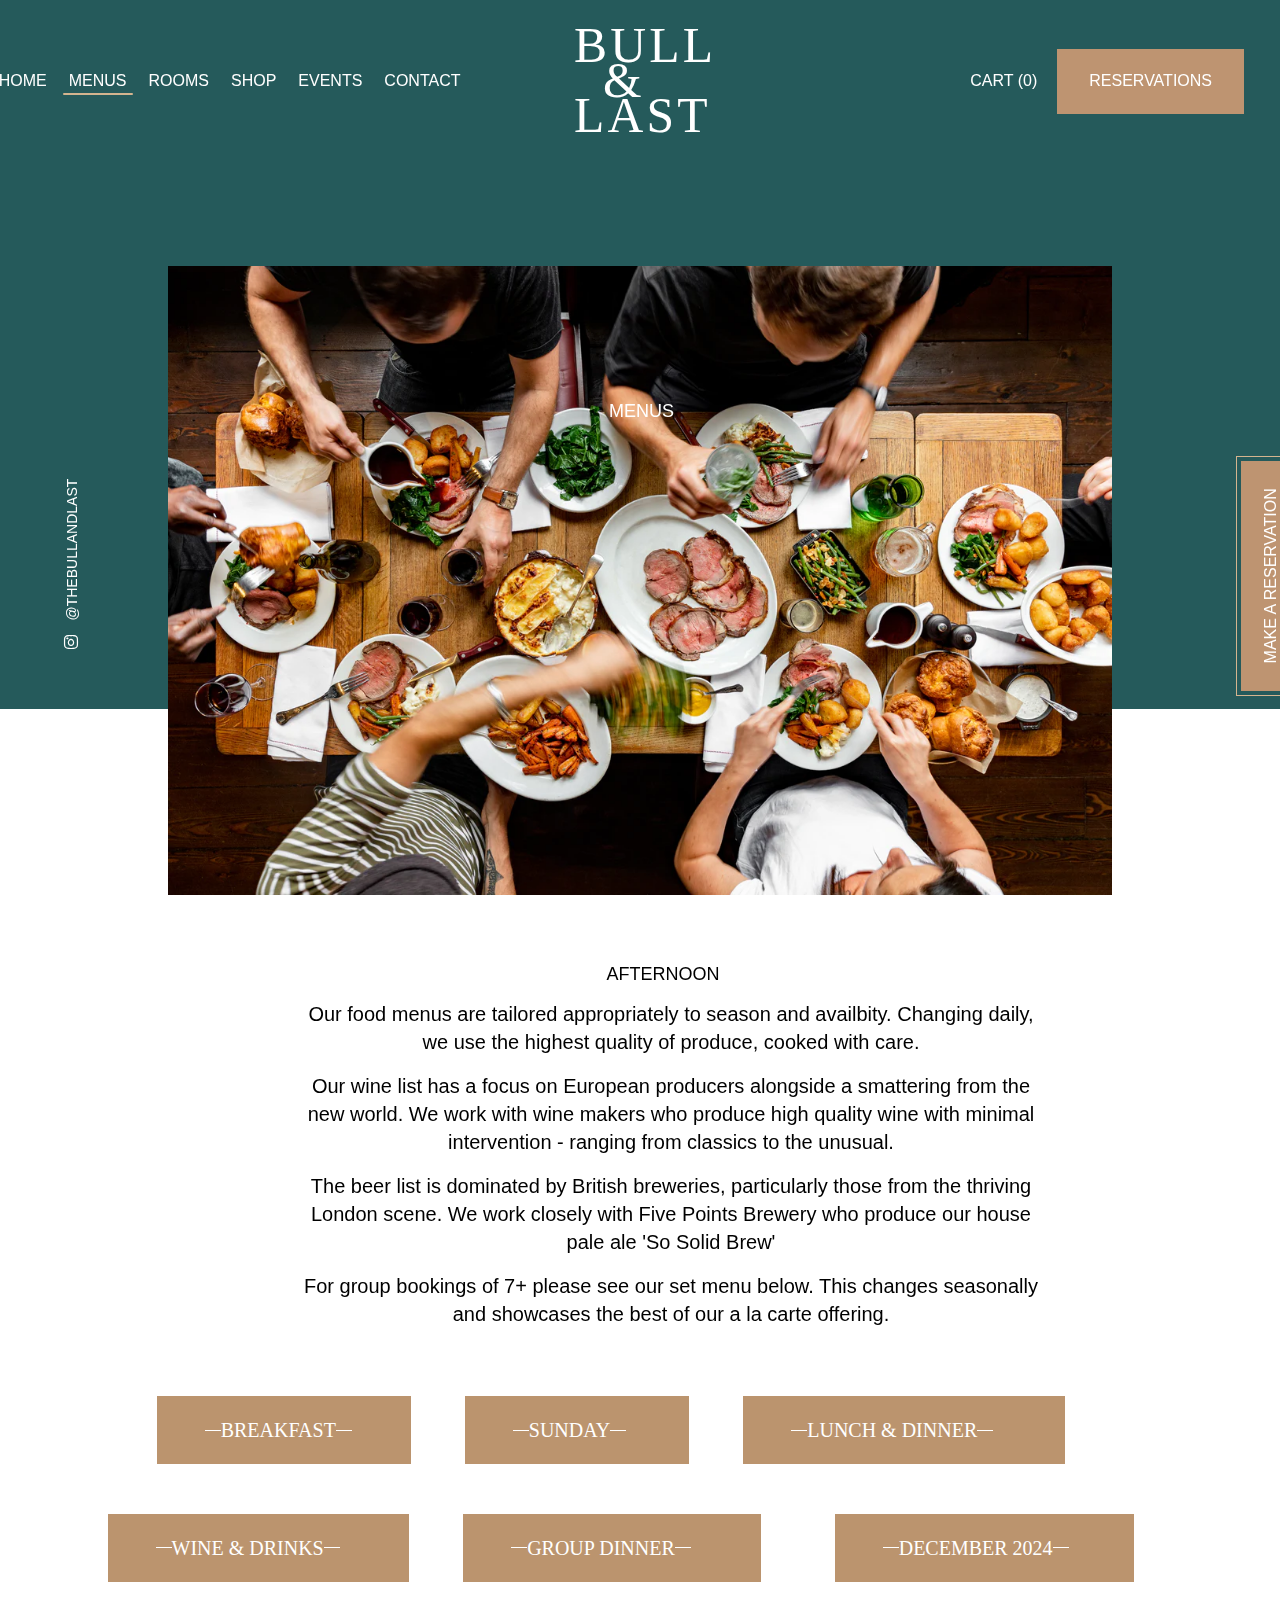
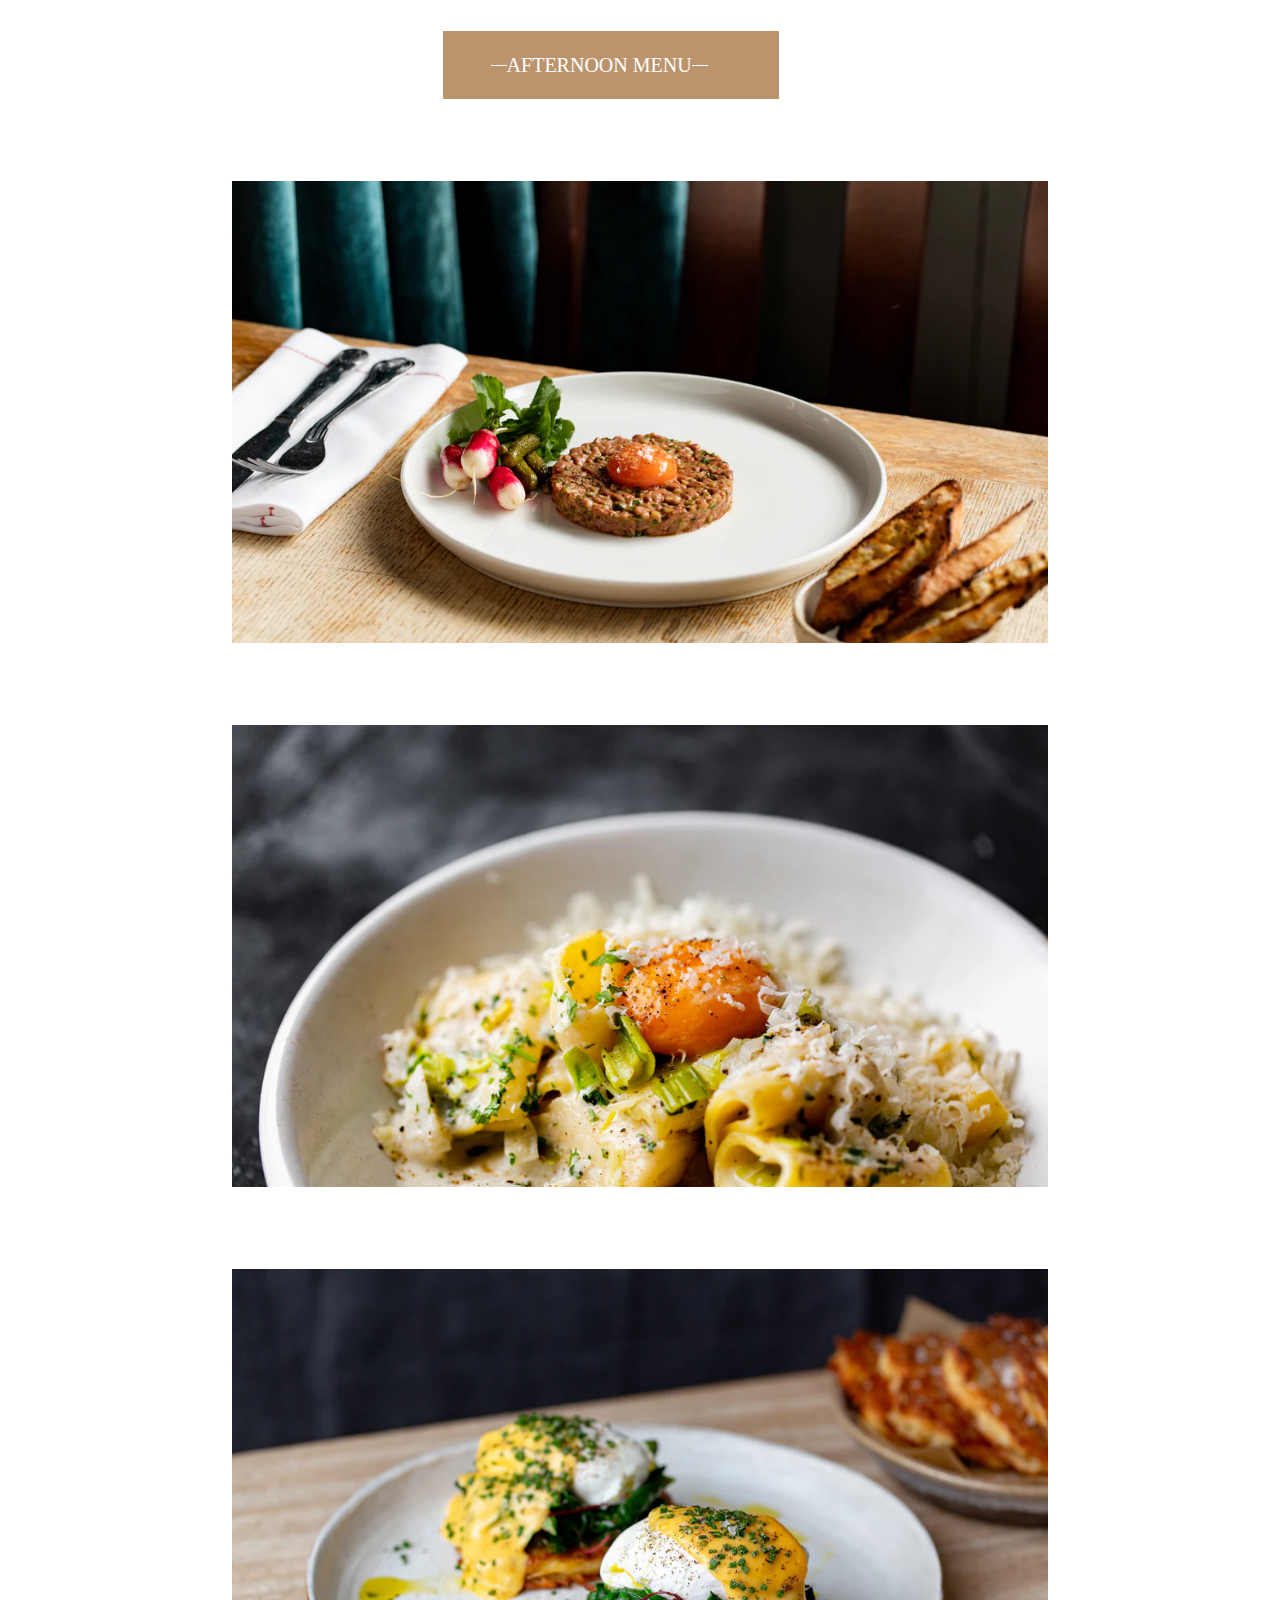
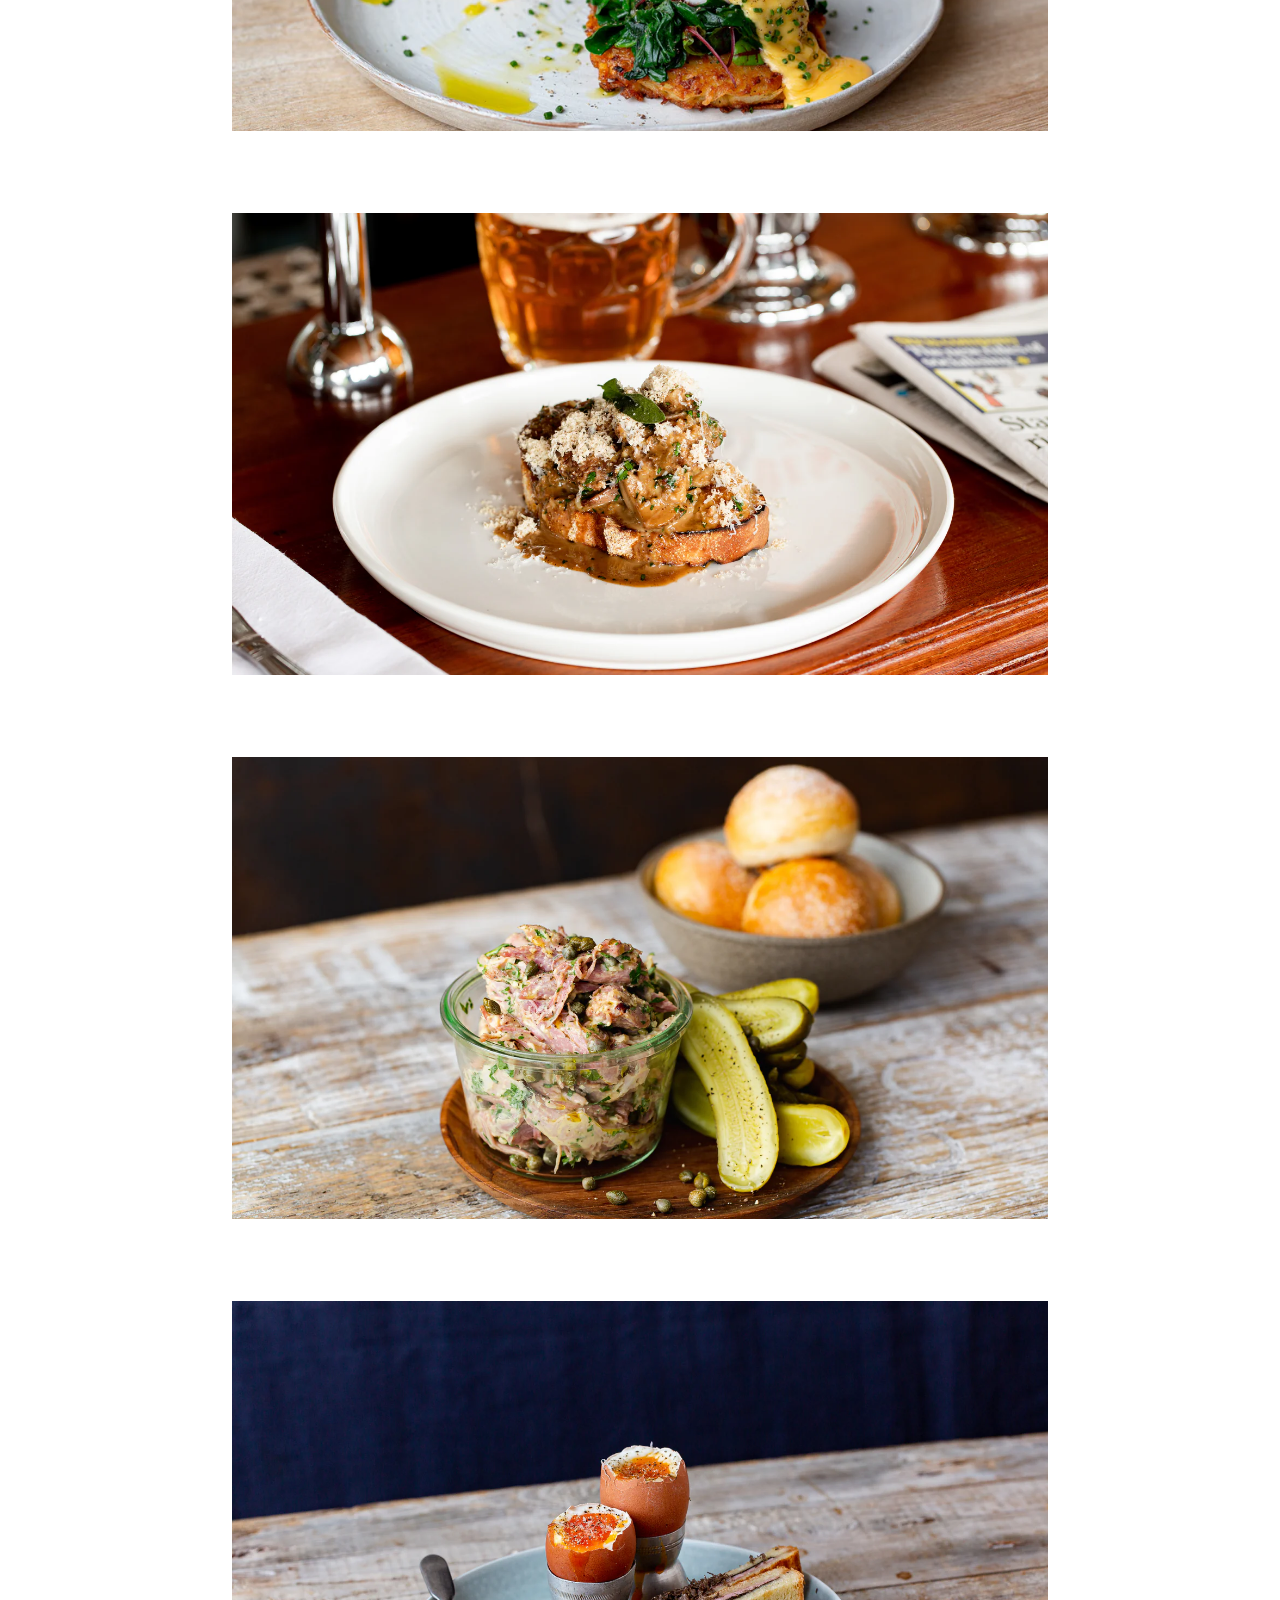
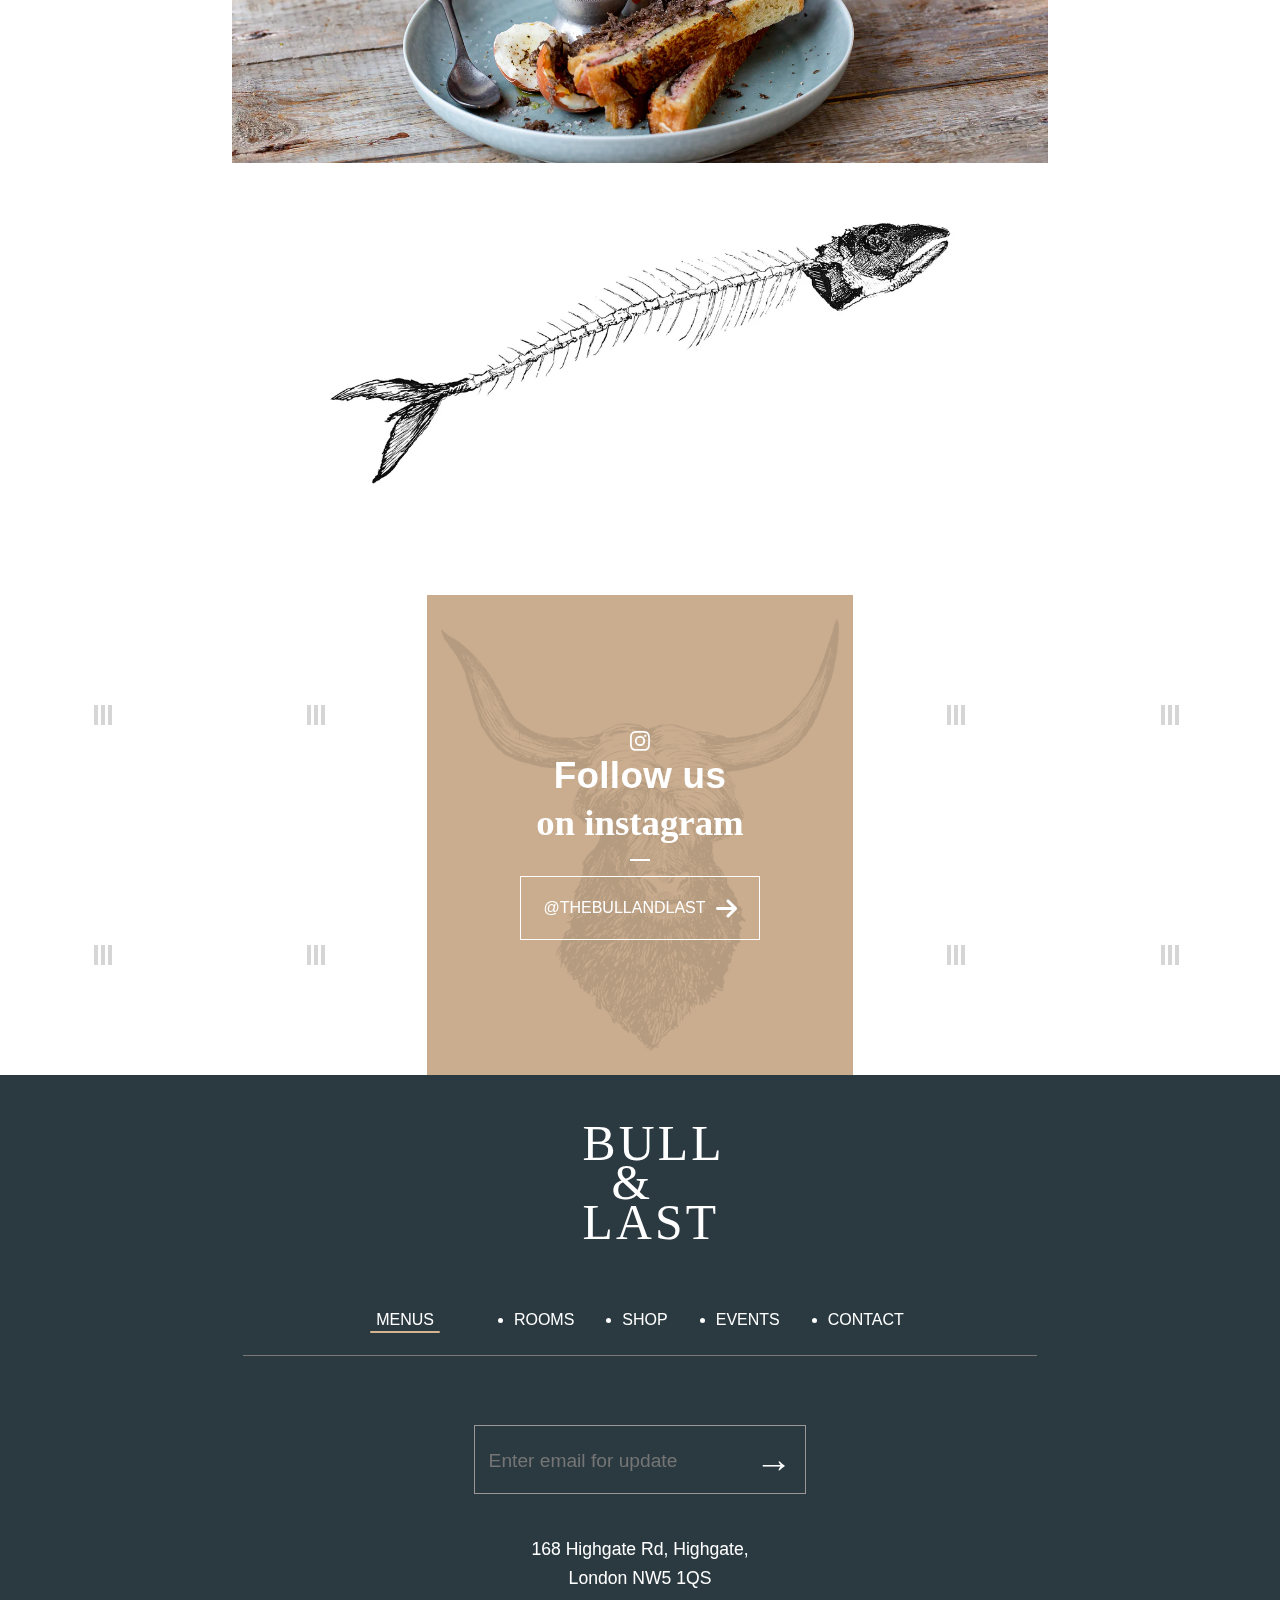
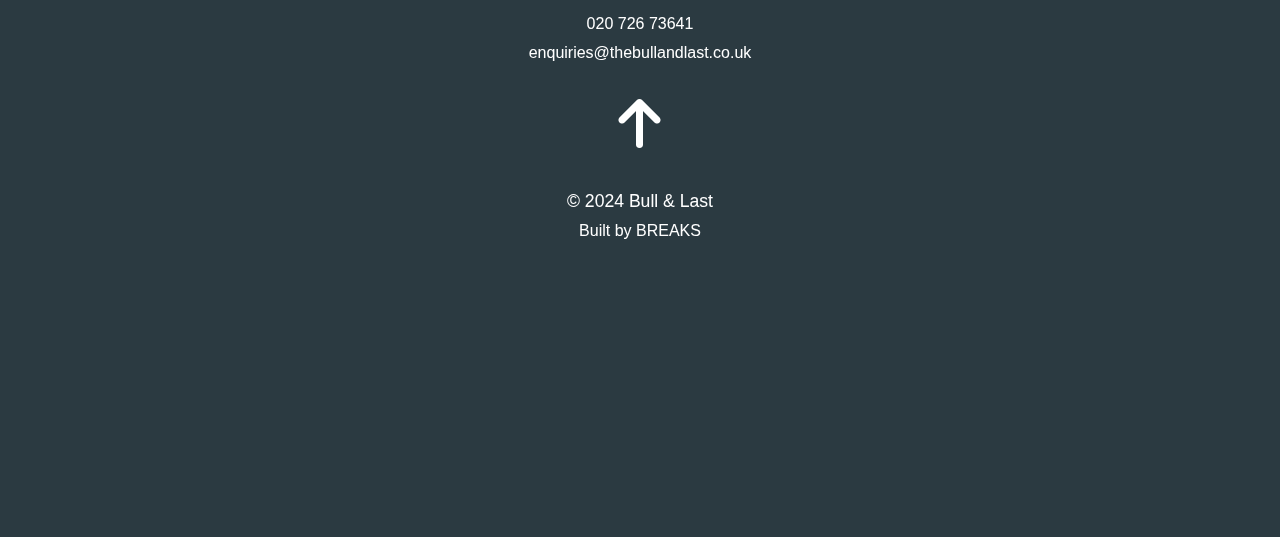
==== commit 651a2cb4: "update" ====
--- a/index.html
+++ b/index.html
@@ -4,6 +4,7 @@
     <meta charset="UTF-8">
     <meta name="viewport" content="width=device-width, initial-scale=1.0">
     <title>Menu ~ Bull & Last</title>
+    <link rel="stylesheet" href="https://cdnjs.cloudflare.com/ajax/libs/font-awesome/6.7.2/css/all.min.css" integrity="sha512-Evv84Mr4kqVGRNSgIGL/F/aIDqQb7xQ2vcrdIwxfjThSH8CSR7PBEakCr51Ck+w+/U6swU2Im1vVX0SVk9ABhg==" crossorigin="anonymous" referrerpolicy="no-referrer" />
     <link rel="stylesheet" href="/testv1/clone2.css">
 </head>
 <body>
@@ -13,12 +14,12 @@
                 <div class="header">
                     <div class="left-header">
                         <nav class="nav-content">
-                            <a class="home" href="Home.html">HOME</a>
-                            <a class="menu" href="Menu.html">MENUS</a>
-                            <a class="room" href="Room.html">ROOMS</a>
-                            <a class="shop" href="Shop.html">SHOP</a>
-                            <a class="event" href="Events.html">EVENTS</a>
-                            <a class="contact-a" href="Contact.html">CONTACT</a>
+                            <a class="home" href="/Home/home.html">HOME</a>
+                            <a class="menu" href="/Menu/menu.html">MENUS</a>
+                            <a class="room" href="/Room/room.html">ROOMS</a>
+                            <a class="shop" href="/Shop/shop.html">SHOP</a>
+                            <a class="event" href="/Event/event.html">EVENTS</a>
+                            <a class="contact-a" href="/Contact/contact.html">CONTACT</a>
                         </nav>
                     </div>
                     <div class="center-header">
@@ -33,7 +34,7 @@
                             <a href="#">CART (0)</a>
                         </div>
                         <div class="reservation-content">
-                            <button class="btn-rese"><a href="#sub-box">RESERVATIONS</a></button>
+                            <button class="btn-rese"><a href="#table-tool">RESERVATIONS</a></button>
                         </div>
                         <div class="lock1">
                             <a href="#Action-Block2"><i class="fa-solid fa-bars"></i></a>
@@ -45,14 +46,14 @@
                         <div class="arrow-down-menu">
                             <h1>Menus</h1>
                         </div>
-                        <div class="arrow-down-con">
+                        <!-- <div class="arrow-down-con">
                             <a class="arrow-down" href="#">
                                 <svg xmlns="http://www.w3.org/2000/svg" viewBox="0 0 37.4 66.8">
                                     <path d="M36.9 47.6S27 50.2 18.7 66.3M.5 47.6s10 2.6 18.2 18.7" fill="none" stroke="#fff" stroke-linecap="round" stroke-linejoin="round"/>
                                     <path d="M18.7 66V.5" fill="none" stroke="#fff" stroke-linecap="round" stroke-linejoin="round" stroke-width="1.01"/>
                                 </svg>
                             </a>
-                        </div>
+                        </div> -->
                     </div>
 
                 </div>
@@ -87,13 +88,11 @@
                         <h2 id="h2">
                             AFTERNOON
                         </h2>
-                        <div>
-                            <div id="paragraph">
-                                <p>Our food menus are tailored appropriately to season and availbity. Changing daily,<br> we use the highest quality of produce, cooked with care.</p>
-                                <p>Our wine list has a focus on European producers alongside a smattering from the <br> new world. We work with wine makers who produce high quality wine with minimal <br> intervention - ranging from classics to the unusual.</p>
-                                <p>The beer list is dominated by British breweries, particularly those from the thriving <br>London scene. We work closely with Five Points Brewery who produce our house <br>pale ale 'So Solid Brew'</p>
-                                <p>For group bookings of 7+ please see our set menu below. This changes <br> seasonally and showcases the best of our a la carte offering.</p>
-                            </div>
+                        <div id="paragraph">
+                            <p>Our food menus are tailored appropriately to season and availbity. Changing daily, we use the highest quality of produce, cooked with care.</p>
+                            <p>Our wine list has a focus on European producers alongside a smattering from the new world. We work with wine makers who produce high quality wine with minimal intervention - ranging from classics to the unusual.</p>
+                            <p>The beer list is dominated by British breweries, particularly those from the thriving London scene. We work closely with Five Points Brewery who produce our house pale ale 'So Solid Brew'</p>
+                            <p>For group bookings of 7+ please see our set menu below. This changes seasonally and showcases the best of our a la carte offering.</p>
                         </div>
                     </div>
                     <div  id="menu-list" >
@@ -167,8 +166,8 @@
                 </section>
             </div>
             <div class="shopify-section" id="shopify-section-menu-images">
-                <div id="shopify-section-menu-imgage" >
-                    <section>
+                <div id="shopify-section-menu-imgages" >
+                    <section class="section-image">
                         <div class="image-menu-food">
                             <div class="image-food"><img src="./testv1/assets/img/img-food/image1.png" alt=""></div>
                             <div class="image-food"><img src="./testv1/assets/img/img-food/image2.png" alt=""></div>
@@ -307,87 +306,109 @@
             </div>
         </div>
         <div class="footer-container">
-            <footer class="footer-con">
-                <div class="footer-width">
-                    <div class="footer-logo-con">
-                        <a class="head-logo" href="#">
-                            <p>BULL</p>
-                            <p>&</p>
-                            <p>LAST</p>
+            <footer>
+                <div class="Main-footer">
+                    <div class="Sub-footer">
+                        <div class="sub-logo-block">
+                            <a class="sub-head-logo" href="#">
+                                <span>BULL</span>
+                                <span>&</span>
+                                <span>LAST</span>
+                            </a>
+                        </div>
+                        <div class="sub-list">
+                            <nav class="nav-content2">
+                                <ul class="sub-menulist">
+                                    <span class="sub-menu"><a class="menu" href="/Menu/menu.html">MENUS</a></span>
+                                    <li><a class="room" href="/Room/room.html">ROOMS</a></li>
+                                    <li><a class="shop" href="/shop/shop.html">SHOP</a></li>
+                                    <li><a class="event" href="/Event/event.html">EVENTS</a></li>
+                                    <li><a class="contact2" href="/Contact/contact.html">CONTACT</a></li>
+                                </ul>
+                            </nav>
+                        </div>
+                        <div class="empty-line"></div>
+                        <div class="input-block">
+                            <input class="input-email" type="text" placeholder="Enter email for update">
+                            <span class="arrow-input">&rarr;</span>
+                        </div>
+                        <div class="detail10">
+                            <span class="d11">168 Highgate Rd, Highgate,</span>
+                            <span class="d12">London NW5 1QS</span>
+                            <span class="d13"><a target="_blank" href="https://www.instagram.com/thebullandlast/#">020 726 73641</a></span>
+                            <span class="d14"><a target="_blank" href="https://www.instagram.com/thebullandlast/#">enquiries@thebullandlast.co.uk</a></span>
+                            <span class="d15"><a href="/Home/home.html"><i class="fa-solid fa-arrow-up"></i></a></span>
+                            <span class="d16">© 2024 Bull & Last</span>
+                            <span class="d17"><a target="_blank" href="https://breaks.work/">Built by BREAKS</a></span>
+                        </div>
+                    </div>
+                </div>
+            </footer>
+    
+        </div>
+
+
+        <!-- for tooltip -->
+
+        <div id="table-tool" class="Container-tool">
+            <div class="tooltip-content">
+                <div class="header-tool">
+                    <div class="nameheadtool">
+                        <p>Reservations</p>
+                    </div>
+                    <div class="close-wrong">
+                        <a href="#" class="Close-wrong-tool">&times;</a>
+                    </div>
+                </div>
+                <div class="body-tool">
+                    <div class="option-tool">
+                        <a href="table reservation.html" id="link-tool" target="_blank">
+                                TABLE RESERVATIONS
+                                <i class="fa-solid fa-arrow-right" id="arrow-tool"></i>
                         </a>
                     </div>
-                    <ul class="footer-ul">
-                        <li class="footer-li">
-                            <a class="footer-a" href="#">menus</a>
-                        </li>
-                        <li class="footer-li">
-                            <span class="dot">•</span>
-                            <a class="footer-a" href="#">rooms</a>
-                        </li>
-                        <li class="footer-li">
-                            <span class="dot">•</span>
-                            <a class="footer-a" href="#">shop</a>
-                        </li>
-                        <li class="footer-li">
-                            <span class="dot">•</span>
-                            <a class="footer-a" href="#">events</a>
-                        </li>
-                        <li class="footer-li">
-                            <span class="dot">•</span>
-                            <a class="footer-a" href="#">contact</a>
-                        </li>
-                    </ul>
-                    <div class="underline"></div>
-                    <div class="email-con">
-                        <form class="email-width">
-                            <div class="enter-email">
-                                <div class="email-input">
-                                    <input class="email" type="email" placeholder="Enter email for updates">
-                                    <button class="email-arrow" type="submit"></button>
-                                </div>
-                            </div>
-                        </form>
-                    </div>
-                    <div class="address-con">
-                        <div class="address">
-                            <p>
-                                <a href="#">168 Highgate Rd, Highgate,
-                                    <br>
-                                    London NW5 1QS
-                                </a>
-                            </p>
-                        </div>
-                    </div>
-                    <div class="address-con">
-                        <p>
-                            <a class="contact" href="#">
-                                020 726 73641
-                            </a>
-                            <br>
-                            <a class="contact" href="#">
-                                enquiries@thebullandlast.co.uk
-                            </a>
-                        </p>
-                    </div>
-                    <div class="arrow-up-con">
-                        <a class="arrow-up" href="#">
-                            <svg xmlns="http://www.w3.org/2000/svg" viewBox="0 0 37.4 66.8">
-                                <path d="M.5 19.2S10.4 16.6 18.7.5M36.9 19.2S26.9 16.6 18.7.5" fill="none" stroke="#fff"
-                                    stroke-linecap="round" stroke-linejoin="round" />
-                                <path fill="none" stroke="#fff" stroke-linecap="round" stroke-linejoin="round"
-                                    stroke-width="1.01" d="M18.7.8v65.5" />
-                            </svg>
+                    <div class="option-tool" id="link-tool">
+                        <a href="Reservation.html">
+                            ROOM RESERVATIONS
+                            <i class="fa-solid fa-arrow-right" id="arrow-tool"></i>
                         </a>
                     </div>
-                    <div class="copyright-con">
-                        <p class="copyright">@ 2024 bull & last</p>
-                        <p>
-                            <a class="copyright-link" href="#">Built by BREAKS</a>
-                        </p>
-                    </div>
-                </div>
-            </footer> 
+                </div>
+    
+            </div>
         </div>
+
+
+
+        <div id="Action-Block2" class="action2">
+            <div class="Main-content15">
+                <div class="nav-content2">
+                    <a class="home2" href="Home.html">HOME</a>
+                    <a class="menu2" href="Menu.html">MENUS</a>
+                    <a class="room2" href="Room.html">ROOMS</a>
+                    <a class="shop2" href="Shop.html">SHOP</a>
+                    <a  class="event2" href="Events.html">EVENTS</a>
+                    <a class="contact2" href="Contact.html">CONTACT</a>
+                </div>
+                <div class="right-header2">
+                    <div class="cart-content2">
+                        <a class="cart2" href="#">CART (0)</a>
+                    </div>
+                    <div class="reservation-content2">
+                        <button class="btn-reservation2"><a href="#">RESERVATIONS</a></button>
+                    </div>
+                </div>
+            </div>
+        
+            <div class="Main-content25">
+                <div class="back2">
+                    <a href="#" class="Close-wrong">&times;</a>
+                </div>
+            </div>
+        </div>
+    </div>
+
+
     </div>
 </body>
 </html>--- a/testv1/clone2.css
+++ b/testv1/clone2.css
@@ -153,12 +153,1430 @@
     transition: transform 0.3s ease; 
 }
 .event:hover::after, .menu:hover::after, .contact-a:hover::after, 
-.room:hover::after, .shop:hover::after{
+.room:hover::after, .home:hover::after, .shop:hover::after{
     transform: translateX(-50%) scaleX(1); 
 }
 
-/* [test] */
-/* .action2{
+.sticky-side{
+    width: 15rem;
+    position: fixed;
+    /* z-index: 50; */
+    top: 60%;
+    transform: translateY(-50%) rotate(270deg);
+    border-width: 1px;
+    height: 4.5rem;
+    align-items: center;
+    justify-content: center;
+    border-color: #d4b48f;
+    border-style: solid;
+    transform: rotate(270deg);
+    left: 90%;
+}
+@media (min-width: 1025px) and (max-width :1280px){
+    .sticky-side{
+        left: 90%;
+    }
+}
+
+@media(max-width: 1024px){
+    .sticky-side{
+        left: 85%;
+    }
+}
+
+
+.btn-block{
+    padding: 4px;
+}
+.sticky{
+    width: 14.4rem;
+    text-align: center;
+    color: #FFFFFF;
+    height: 3.8rem;
+    display: flex;
+    justify-content: center;
+    align-items: center;
+    background-color: #BE9471;
+    font-size: 1rem;
+}
+.sticky:hover{
+    background-color: #255A5B;
+}
+
+.insta-content{
+    position: absolute;
+    top: 70%;
+    gap: 10px;
+    color: #dfdbdb;
+    left: -2.3%;
+    transform: rotate(270deg);
+}
+.insta{
+    font-size: 14px;
+    display: flex;
+    align-items: center;
+    gap: 10px;
+}
+.fa-instagram{
+    font-size: 18px;
+}
+
+.image-block{
+    position: absolute;
+    width: 32%;
+    background: url("contact-hero_1200x.webp");
+    left: 35.3%;
+    background-size: cover;
+    background-position: center;
+    top: 53%;
+    height: 87vh;
+}
+.detail1{
+    font-size: 20px;
+    font-family: Arial, Helvetica, sans-serif;
+    font-weight: 0;
+    margin-bottom: 1.8%;
+    letter-spacing: 0.3px;
+}
+.detail2{
+    font-family: "Joanna Nova", serif;
+    font-size: 6rem;
+    font-weight: 600;
+}
+@font-face {
+    font-family: "Joanna Nova";
+    src: url(Fonts/Joanna\ Nova\ W06\ Regular.woff) format(woff);
+    font-weight: normal;
+    font-style: normal;
+  }
+  
+  @font-face {
+    font-family: "Joanna Nova";
+    src: url(Fonts/Joanna\ Nova\ W06\ Bold.woff) format(woff);
+    font-weight: 600;
+    font-style: normal;
+  }
+  
+  @font-face {
+    font-family: "Neue Montreal";
+    src: url(Fonts/Neue\ Montreal\ Regular.woff) format(woff);
+    font-weight: normal;
+    font-style: normal;
+  }
+  
+  @font-face {
+    font-family: "Neue Montreal";
+    src: url(Fonts/Neue\ Montreal\ Bold.woff) format(woff);
+    font-weight: 600;
+    font-style: normal;
+  }
+
+.arrow-down-container{
+    width: 100%;
+    height: 8.72rem;
+    display: flex;
+    align-items: center;
+    justify-content: center;
+    position: relative;
+    top: 30%;
+}
+
+.padding-arrow-down{
+    max-width: 7;
+    padding-left: 1.6rem;
+    padding-right: 1.6rem;
+    margin-left: auto;
+    margin-right: auto;
+}
+
+.arrow-down-menu{
+    width: 61.88px;
+    height: 28px;
+    text-transform: uppercase;
+    font-size: 1.125rem;
+    color: #fff;
+    text-align: center;
+    margin-bottom: 1.25rem;
+}
+
+h1{
+    font-size: inherit;
+    font-weight: inherit;
+}
+.arrow-down-con{
+    width: 2.5rem;
+    margin-left: auto;
+    margin-right: auto;
+}
+.arrow-down {
+    animation: bounce 1s infinite;
+    display: block;
+}
+
+@keyframes bounce {
+    0%, 100% {
+        transform: translateY(-25%);
+        animation-timing-function: cubic-bezier(0.8,0,1,1);
+    }
+    50% {
+        transform: none;
+        animation-timing-function: cubic-bezier(0,0,0.2,1);
+    }
+}
+
+.image-and-insta{
+    width: 100%;
+    height: 40rem;
+    /* background-color: #BE9471; */
+    /* position: relative; */
+    margin-top: -2.5rem;
+}
+
+@media (min-width: 1280px)
+{
+    .image-and-insta{
+        margin-top: -3rem
+    }
+}
+
+@media (min-width: 1024px){
+    .image-and-insta{
+        margin-top: -2rem;
+    }
+}
+
+@media (min-width: 768px){
+    .image-and-insta{
+        margin-top: -1rem;
+    }
+}
+@media (min-width: default){
+    .image-and-insta{
+        margin-top: -2.5rem;
+    }
+}
+
+.insta-content{
+    position: absolute;
+    top: 60%;
+    gap: 10px;
+    right: 90%;
+    width: 200px;
+    transform: rotate(270deg);
+    color: #FFFFFF;
+}
+
+.insta{
+    font-size: 0.875rem;
+    display: flex;
+    align-items: center;
+    gap: 0.875rem;
+}
+
+.fa-instagram{
+    font-size: 1rem;
+}
+
+#image-container{
+    width: 64rem;
+    max-height: 40rem;
+    z-index: 20;
+    /* position: absolute; */
+    margin-left: auto;
+    margin-right: auto;
+    
+
+}
+
+.px-10{
+    padding-left: 2.5rem;
+    padding-right: 2.5rem;
+    align-items: center;
+}
+
+#image-table{
+    width: 59rem;
+    max-height: 40rem;
+    opacity: 1;
+    overflow: hidden;
+}
+
+.image-table img{
+    width: 100%;
+    height: 100%;
+    object-fit: cover;
+}
+
+
+#shopify-section-menu-menus{
+    width: 100%;
+    height: 45.2rem;
+    /* background-color: #d4b48f; */
+    
+}
+
+.description-container{
+    width: 100%;
+    height: 56rem;
+    padding-right: 1.125rem;
+    padding-bottom: 4rem;
+}
+
+#description{
+    max-width: 46rem;
+    height: 24rem;
+    padding-left: 2.5rem;
+    padding-right: 2.5rem; 
+    margin-bottom: 3rem;
+    margin-left: auto;
+    margin-right: auto;
+    
+}
+
+#h2{
+    width: 45rem;
+    height: 24px;
+    text-transform: uppercase;
+    text-align: center;
+    margin-bottom: 1rem;
+    line-height: 1.75rem;
+    font-size: 1.125rem;
+    font-family: 'Neue Montreal', Helvetica, Arial, sans-serif;
+}
+
+h1, h2, h3, h4, h5, h6{
+    font-size: inherit;
+    font-weight: inherit;
+    font-family: Neue Montreal, Helvetica, Arial, sans-serif;
+}
+
+#paragraph{
+    text-align: center;
+    font-size: 1rem;
+    line-height: 1.5rem;
+    width: 46rem;
+    height: 23rem;
+    font-family: Neue Montreal, Helvetica, Arial, sans-serif;
+}
+
+@media (min-width: 1024px) {
+    #description{
+        font-size: 1.5rem;
+        line-height: 2rem;
+    }
+
+    #paragraph{
+        font-size: 1.25rem;
+        line-height: 1.75rem;
+    }
+}
+
+p{
+    display: block;
+    margin-block-start: 1rem;
+    margin-block-end: 1rem;
+    margin-inline-start: 0px;
+    margin-inline-end: 0px;
+    unicode-bidi: isolate;
+    font-family: Neue Montreal, Helvetica, Arial, sans-serif;
+}
+
+#menu-list{
+    width: 100%;
+    height: 30rem;
+    padding-left: 1rem;
+    padding-right: 1rem;
+    margin-left: auto;
+    margin-right: auto;
+    max-width: 100rem;
+    /* display: inline-block; */
+}
+@media (min-width: 1053px){
+    #menu-list{
+        height: 34rem;
+    }
+}
+@media (min-width: 1024px) {
+    #menu-list{
+        height: 32rem;
+    }
+}
+
+
+.menu-items{
+    width: 100%;
+    height: 14.7rem;
+    text-align: center;
+    margin-left: -2.5rem;
+    margin-top: -2.5rem;
+    list-style: none;
+    /* overflow-x: hidden; */
+}
+
+#menu-item-breakfast{
+    width: 18.98125rem;
+    /* max-width: 19rem; */
+    height: 7.35rem;
+    padding-left: 2.5rem;
+    padding-top: 2.5rem;
+    display: inline-block;
+}
+
+#menu-item-sunday{
+    width: 17.125rem;
+    /* max-width: 19rem; */
+    height: 7.35rem;
+    padding-left: 2.5rem;
+    padding-top: 2.5rem;
+    display: inline-block;
+}
+
+#menu-item-lunch{
+    width: 23.233125rem;
+    /* max-width: 19rem; */
+    height: 7.35rem;
+    padding-left: 2.5rem;
+    padding-top: 2.5rem;
+    display: inline-block;
+}
+
+#menu-item-wine{
+    width: 21.9475rem;
+    /* max-width: 19rem; */
+    height: 7.35rem;
+    padding-left: 2.5rem;
+    padding-top: 2.5rem;
+    display: inline-block;
+}
+
+#menu-item-group{
+    width: 21.69375rem;
+    /* max-width: 19rem; */
+    height: 7.35rem;
+    padding-left: 2.5rem;
+    padding-top: 2.5rem;
+    display: inline-block;
+}
+
+#menu-item-dec{
+    width: 21.835rem;
+    /* max-width: 19rem; */
+    height: 7.35rem;
+    padding-left: 2.5rem;
+    padding-top: 2.5rem;
+    display: inline-block;
+}
+
+#menu-item-afternoon{
+    width: 24.1475rem;
+    /* max-width: 19rem; */
+    height: 7.35rem;
+    padding-left: 2.5rem;
+    padding-top: 2.5rem;
+    display: inline-block;
+}
+
+
+.border-menu-item-breakfast{
+    width: 16.48125rem;
+    height: 4.85rem;
+    padding: 0.25rem;
+    border-width: 1px;
+}
+
+
+
+.border-menu-item-sunday{
+    width: 14.625rem;
+    height: 4.85rem;
+    padding: 0.25rem;
+    border-width: 1px;
+}
+
+.border-menu-item-lunch{
+    width: 20.733125rem;
+    height: 4.85rem;
+    padding: 0.25rem;
+    border-width: 1px;
+}
+
+.border-menu-item-wine{
+    width: 19.4475rem;
+    height: 4.85rem;
+    padding: 0.25rem;
+    border-width: 1px;
+}
+
+.border-menu-item-group{
+    width: 19.19375rem;
+    height: 4.85rem;
+    padding: 0.25rem;
+    border-width: 1px;
+}
+
+.border-menu-item-dec{
+    width: 21.835rem;
+    height: 4.85rem;
+    padding: 0.25rem;
+    border-width: 1px;
+}
+
+.border-menu-item-afternoon{
+    width: 21.6475rem;
+    height: 4.85rem;
+    padding: 0.25rem;
+    border-width: 1px;
+}
+
+.border-tan{
+    border-color: #bb946e;
+}
+
+
+.link-menu-item-breakfast{
+    display: inline-flex;
+    width: 15.88125rem;
+    height: 4.25rem;	
+    font-family: joanna-nova, serif;
+    font-weight: 300;
+    font-size: 1.25rem;
+    line-height: 1.75rem;
+    align-items: center;
+    text-transform: uppercase;
+    color:#fff;
+    padding-left: 3rem;
+    padding-right: 3rem;
+    background-color: #bb946e;
+}
+
+.link-menu-item-breakfast:hover{
+    background-color: #255A5B;
+}
+
+.link-menu-item-sunday{
+    display: inline-flex;
+    width: 14.025rem;
+    height: 4.25rem;	
+    font-family: joanna-nova, serif;
+    font-weight: 300;
+    font-size: 1.25rem;
+    line-height: 1.75rem;
+    align-items: center;
+    text-transform: uppercase;
+    color:#fff;
+    padding-left: 3rem;
+    padding-right: 3rem;
+    background-color: #bb946e;
+}
+
+.link-menu-item-sunday:hover{
+    background-color: #255A5B;
+}
+
+.link-menu-item-lunch{
+    display: inline-flex;
+    width: 20.133125rem;
+    height: 4.25rem;	
+    font-family: joanna-nova, serif;
+    font-weight: 300;
+    font-size: 1.25rem;
+    line-height: 1.75rem;
+    align-items: center;
+    text-transform: uppercase;
+    color:#fff;
+    padding-left: 3rem;
+    padding-right: 3rem;
+    background-color: #bb946e;
+}
+
+.link-menu-item-lunch:hover{
+    background-color: #255A5B;
+}
+
+.link-menu-item-wine{
+    display: inline-flex;
+    width: 18.8475rem;
+    height: 4.25rem;	
+    font-family: joanna-nova, serif;
+    font-weight: 300;
+    font-size: 1.25rem;
+    line-height: 1.75rem;
+    align-items: center;
+    text-transform: uppercase;
+    color:#fff;
+    padding-left: 3rem;
+    padding-right: 3rem;
+    background-color: #bb946e;
+}
+
+.link-menu-item-wine:hover{
+    background-color: #255A5B;
+}
+
+.link-menu-item-group{
+    display: inline-flex;
+    width: 18.59375rem;
+    height: 4.25rem;	
+    font-family: joanna-nova, serif;
+    font-weight: 300;
+    font-size: 1.25rem;
+    line-height: 1.75rem;
+    align-items: center;
+    text-transform: uppercase;
+    color:#fff;
+    padding-left: 3rem;
+    padding-right: 3rem;
+    background-color: #bb946e;
+}
+
+.link-menu-item-group:hover{
+    background-color: #255A5B;
+}
+
+.link-menu-item-dec{
+    display: inline-flex;
+    width: 18.735rem;
+    height: 4.25rem;	
+    font-family: joanna-nova, serif;
+    font-weight: 300;
+    font-size: 1.25rem;
+    line-height: 1.75rem;
+    align-items: center;
+    text-transform: uppercase;
+    color:#fff;
+    padding-left: 3rem;
+    padding-right: 3rem;
+    background-color: #bb946e;
+}
+
+.link-menu-item-dec:hover{
+    background-color: #255A5B;
+}
+
+.link-menu-item-afternoon{
+    display: inline-flex;
+    width: 21.0475rem;
+    height: 4.25rem;	
+    font-family: joanna-nova, serif;
+    font-weight: 300;
+    font-size: 1.25rem;
+    line-height: 1.75rem;
+    align-items: center;
+    text-transform: uppercase;
+    color:#fff;
+    padding-left: 3rem;
+    padding-right: 3rem;
+    background-color: #bb946e;
+}
+
+.link-menu-item-afternoon:hover{
+    background-color: #255A5B;
+}
+
+.link-menu-item a{
+    color: inherit;
+    text-decoration: inherit;
+}
+
+.line-menu-item{
+    display:block;
+    width: 1rem;
+    height: 1px;
+    --bg-opacity: 1;
+    background-color: #fff;
+    background-color: rgba(255, 255, 255, var(--bg-opacity));
+}
+
+#shopify-section-menu-images{
+    width: 100%;
+    height: 232rem;
+    padding: 1rem;
+    /* background-color: #f9c23c; */
+}
+
+.image-menu-food{
+    max-width: 56rem;
+    /* background-color: #000; */
+    padding-right: 2.5rem;
+    padding-left: 2.5rem;
+    margin-left: auto;
+    margin-right: auto;
+}
+
+.image-food{
+    width: 51rem;
+    height: 34rem;
+    position: relative;
+    overflow: hidden;
+    opacity: 1;
+    transition-property: opacity;
+    transition-timing-function: cubic-bezier(0.4, 0, 0.2, 1);
+    transition-duration: 0.3s;
+    padding-top: 10%;
+}
+
+.image-food img{
+    width: 51rem;
+    height: 34rem;
+    display: block;
+}
+
+/* [image-menu-fish] */
+.image-menu-fish{
+    width: 42rem;
+    height: 20.9475rem;
+    padding-top: 2.5rem;
+    padding-left: 1rem;
+    padding-right: 1rem;
+    margin-left: auto;
+    margin-right: auto;
+    mix-blend-mode: multiply;
+}
+
+.image-fish{
+    width: 100%;
+    height: 18.4475rem;
+    position: relative;
+    overflow: hidden;
+}
+
+.image-fish img{
+    width: 100%;
+    height: 18.4475rem;
+    left: 0;
+    top: 0;
+    position: absolute;
+    height: auto;
+    max-width: 100%;
+    /* border-style: solid; */
+}
+
+.Main-content{
+    width: 100vw;
+    height: 30rem;
+}
+/* sub-container */
+.instagram-content{
+    width: 100%;
+    height: 30rem;
+    cursor: pointer;
+    display: grid;
+    grid-template-columns: repeat(6, 1fr);
+    grid-template-rows: repeat(2, 240px);
+    grid-template-areas:
+    "a  b   c   c   e   f"
+    "g  h   c   c   k   l";
+}
+.insta-block-con1{
+    display: flex;
+    align-items: center;
+    justify-content: center;
+    grid-area: a;
+}
+.insta-block-con2{
+    grid-area: b;
+    display: flex;
+    align-items: center;
+    justify-content: center;
+}
+.insta-block-con3{
+    /* height: 26.6rem; */
+    display: flex;
+    justify-content: center;
+    align-items: center;
+    background-color: rgb(202, 173, 143);
+    position: relative;
+    grid-area: c;
+}
+.insta-block-con5{
+    grid-area: e;
+    display: flex;
+    align-items: center;
+    justify-content: center;
+}
+.insta-block-con6{
+    grid-area: f;
+    display: flex;
+    align-items: center;
+    justify-content: center;
+}
+.insta-block-con7{
+    grid-area: g;
+    display: flex;
+    align-items: center;
+    justify-content: center;
+}
+.insta-block-con8{
+    grid-area: h;
+    display: flex;
+    align-items: center;
+    justify-content: center;
+}
+.insta-block-con11{
+    grid-area: k;
+    display: flex;
+    align-items: center;
+    justify-content: center;
+}
+.insta-block-con12{
+    grid-area: l;
+    display: flex;
+    align-items: center;
+    justify-content: center;
+}
+
+/* this is image loading */
+.insta-loading{
+    height: 20px;
+    display: flex;
+    justify-content: center;
+    align-items: center;
+}
+/* for parent image loading */
+.insta-block{
+    display: flex;
+    justify-content: center;
+    align-items: center;
+    /* height: 100%; */
+}
+/* image instagram */
+.insta-center-image{
+    width: 20px;
+    display: none;
+    height: 25px;
+}
+.insta-con {
+    width: 100%;
+    margin-left: auto;
+    margin-right: auto;
+}
+
+/* upload insta and disable loading */
+.insta-block-con1:hover, .insta-block-con2:hover,.insta-block-con8:hover
+,.insta-block-con5:hover,.insta-block-con6:hover,.insta-block-con7:hover,
+.insta-block-con11:hover,.insta-block-con12:hover{
+    background-color: rgb(202, 173, 143);
+    transition: 0.3s;
+
+    .insta-center-image{
+        display: flex;
+    }
+
+    .insta-loading{
+        display: none;
+    }
+}
+
+/* cow picture */
+.middle-img{
+    width: 100%;
+    opacity: 0.1;
+    height: 27rem;
+}
+/* cow picture parent */
+.middle-img-width{
+    display: flex;
+    align-items: center;
+    justify-content: center;
+    position: absolute;
+}
+/* content in block-con3 */
+.Full-detail{
+    position: absolute;
+    display: flex;
+    justify-content: center;
+    align-items: center;
+    flex-direction: column;
+}
+.detail1,.detail2{
+    color: #FFFFFF;
+    font-weight: 550;
+    font-size: 2.3rem;
+}
+.insta-center-image2{
+    width: 20px;
+    height: 20px;
+}
+.line{
+    width: 20px;
+    height: 1.6px;
+    margin-top: 15px;
+    margin-bottom: 15px;
+    background-color: white;
+}
+.detail3{
+    color: #FFFFFF;
+    height: 4rem;
+    width: 15rem;
+    cursor: pointer;
+    transition-duration: 0.3s;
+}
+.detail3 a:hover {
+    color:rgb(202, 173, 143);
+    background-color: #FFFFFF;
+}
+#arrow {
+    font-size: 24px; 
+    transform: translateX(0);
+    transition: transform 0.3s ease;
+}
+#link:hover #arrow {
+    transform: translateX(5px);
+} 
+.detail3 a {
+    display: flex;
+    justify-content: center;
+    align-items: center;
+    gap: 10px;
+    font-size: 16px;
+    width: 100%;
+    height: 100%;
+    text-decoration: none;
+    border: solid 1px #FFFFFF;
+}
+.arrow-insta{
+    font-size: 24px;
+    margin-left: 5px;
+}
+.link-insta{
+    color: #FFFFFF;
+    font-family: Arial, Helvetica, sans-serif;
+    text-decoration: none;
+}
+
+
+
+/* respnsive just for instagram section */
+@media(max-width:1024px){
+    .insta-block-con2, .insta-block-con5, .insta-block-con7, .insta-block-con11{
+        display: none;
+    }
+    .instagram-content{
+        grid-template-columns: repeat(4, 1fr);
+        grid-template-areas:
+        "a   b   b   c"
+        "d   b   b    e";
+    }
+    .insta-block-con1{
+        grid-area: a;
+    }
+    .insta-block-con3{
+        grid-area: b;
+    }
+    .insta-block-con6{
+        grid-area: c;
+    }
+    .insta-block-con8{
+        grid-area: d;
+    }
+    .insta-block-con12{
+        grid-area: e;
+    }
+}
+@media(max-width: 500px){
+    .instagram-content{
+        grid-template-columns: repeat(2, 1fr);
+        grid-template-rows: 250px 320px 250px;
+        grid-template-areas:
+        "a   b"
+        "c   c"
+        "d   e";
+    }
+    .insta-block-con1{
+        grid-area: a;
+    }
+    .insta-block-con3{
+        grid-area: c;
+    }
+    .insta-block-con6{
+        grid-area: b;
+    }
+    .insta-block-con8{
+        grid-area: d;
+    }
+    .insta-block-con12{
+        grid-area: e;
+    }
+    .middle-img{
+        height: 20rem;
+    }
+    .detail1,.detail2{
+        font-size: 1.6rem;
+    }
+}
+
+.footer-container{
+    width: 100vw;
+    /* height: 70vh; */
+}
+
+.footer-con {
+    padding-top: 4rem;
+    padding-bottom: 4rem;
+    background-color: #2b3a41;
+}
+
+.footer-width {
+    max-width: 1280px;
+    width: 100%;
+    opacity: 1;
+    color: #fff;
+    padding-left: 1rem;
+    padding-right: 1rem;
+    margin-left: auto;
+    margin-right: auto;
+}
+
+.footer-logo-con {
+    width: 8rem;
+    margin-bottom: 2.5rem;
+    margin-left: auto;
+    margin-right: auto;
+}
+
+.footer-ul {
+    display: flex;
+    text-align: center; 
+    justify-content: center;
+    margin-bottom: 1.5rem;
+    list-style: none;
+    gap: 1.5rem;
+}
+
+.footer-li {
+    position: relative;
+}
+
+.footer-a {
+    text-transform: uppercase;
+    color: inherit;
+    text-decoration: inherit;
+}
+
+.dot {
+    margin-right: 1.5rem;
+}
+
+.underline {
+    max-width: 56rem;
+    margin-bottom: 4rem;
+    margin-left: auto;
+    margin-right: auto;
+    border-bottom-width: 1px;
+    border-style: solid;
+    border-color: #fff;
+    opacity: 0.25;
+}
+
+.head-logo {
+    font-family: 'Joanna Nova', serif;
+    font-weight: normal;
+    font-size: 3.1rem;
+    cursor: pointer;
+    line-height: 0.7;
+    text-align: center;
+    text-decoration: none;
+    color: #fff;
+}
+
+.email-con {
+    margin-bottom: 2.5rem;
+}
+
+.enter-email {
+    max-width: 25rem;
+    margin-left: auto;
+    margin-right: auto;
+}
+
+.email-input {
+    position: relative;
+    border: 1px solid rgba(255, 255, 255, 0.5);
+    border-radius: 0.25rem;
+    display: flex;
+    align-items: center;
+    color: #fff;
+    background-color: transparent;
+}
+
+.email {
+    flex-grow: 1;
+    padding: 1.25rem 4rem 1.25rem 1.25rem;
+    border: none;
+    background: transparent;
+    color: #fff;
+    font-family: inherit;
+    font-size: 16px;
+    outline: none;
+}
+
+.email::placeholder {
+    color: rgba(255, 255, 255, 0.6);
+}
+
+.email-arrow {
+    background: none;
+    border: none;
+    color: #fff;
+    font-size: 100%;
+    cursor: pointer;
+    margin-right: 1rem;
+    outline: none;
+    position: absolute;
+    right: 1rem;
+    padding: 0;
+}
+
+.email-arrow::after {
+    content: "→";
+}
+
+.email-arrow:hover::after {
+    color: #fff;
+    opacity: 0.8;
+}
+
+.address-con {
+    text-align: center;
+    margin-bottom: 1.5rem;
+    line-height: 1.75rem;
+    font-size: 1.125rem;
+}
+
+.address p a {
+    color: #fff;
+    text-decoration: none;
+}
+
+.contact {
+    color: inherit;
+    text-decoration: inherit;
+}
+
+.contact:hover {
+    text-decoration: underline;
+}
+
+.arrow-up-con {
+    width: 2.5rem;
+    margin-bottom: 2.5rem;
+    margin-left: auto;
+    margin-right: auto;
+}
+
+.arrow-up {
+    color: inherit;
+    text-decoration: inherit;
+}
+
+.copyright-con {
+    text-align: left;
+}
+
+.copyright {
+    text-transform: uppercase;
+}
+
+.copyright-link {
+    color: inherit;
+    text-decoration: inherit;
+}
+
+.copyright-link:hover {
+    text-decoration: underline;
+}
+
+ /* @media (max-width: 500px) {
+    .sticky-side{
+        padding: 0;
+        height: 1.7rem;
+        /* left: 90%; 
+        width: 11.5rem;
+    }
+    .sticky{
+        font-size: 0.8rem;
+        height: 1.3rem;
+        width: 11rem;
+    }
+}  */
+
+@media(max-width: 768px) {
+
+    #shopify-section-menu-hero{
+        height: 47.114375rem;
+    }
+    .header{
+        display: flex;
+    }
+
+    .head-logo{
+        left: -4%;
+        top: 30%;
+        font-size: 3rem;
+    }
+
+    .sticky-side{
+        padding: 0;
+        height: 1.7rem;
+        left: 90%;
+        width: 11.5rem;
+    }
+    .sticky{
+        font-size: 0.8rem;
+        height: 1.3rem;
+        width: 11rem;
+    }
+
+    .btn-block{
+        padding: 0;
+    }
+
+    .insta-content{
+        top: 50%;
+        left: -6%;
+    }
+
+    .arrow-down-container{
+        top: 20%;
+    }
+
+    .image-and-insta{
+        width: 100%;
+        height: 27.40rem;
+    }
+
+    .image-container{
+        width: 100%;
+        height: 27.40rem;
+    }
+
+    .image-table{
+        width: 100%;
+        height: 27.40rem;
+    }
+
+    .image-table img{
+        width: 41.1rem;
+        height: 27.40rem;
+        object-fit:scale-down;
+    }
+
+    #shopify-section-menu-menus{
+        height: 69.6625rem;
+    }
+
+    #description{
+        height: 20.75rem;
+    }
+
+    #h2{
+        width: 34rem;
+        height: 28px;
+    }
+
+    #paragraph{
+        width: 34rem;
+        height: 18rem;
+    }
+
+    #shopify-section-menu-images{
+        height: 200.343125rem;
+        object-fit: contain;
+    }
+
+    .section-image{
+        width: 100%;
+        height: 200.343125rem;
+    }
+
+    .image-menu-food{
+        height: 179.395rem;
+    }
+
+    .image-food{
+        width: 41.1rem;
+        height: 27.399375rem;
+    }
+
+    .image-food img{
+        width: 51rem;
+        height: 34rem;
+    }
+
+    .image-menu-fish{
+        width: 42rem;
+        height: 20.9475rem;
+    }
+
+}
+
+@media (max-width: 1024px){
+    #shopify-section-menu-hero{
+        height: 59.015rem;
+    }
+
+    .header{
+        display: flex;
+    }
+
+    .center-header{
+        margin-left: 11rem;
+        margin-right: auto;
+        width: 100%;
+    }
+
+    .header-logo{
+        left: 100%;
+        top: 30%;
+        font-size: 3rem;
+    }
+
+    .image-and-insta{
+        height: 39.3rem;
+    }
+
+    .image-container{
+        height: 39.3rem;
+    }
+
+    .image-table img
+    {
+        max-width: 100%;
+        height: 39.3rem;
+        object-fit: contain;
+    }
+
+    .arrow-down-container{
+        top: 13%;
+    }
+
+    #shopify-section-menu-menus{
+        height: 55.15rem;
+    }
+
+    .description-container{
+        height: 55.15rem;
+    }
+
+    #description{
+        width: 48rem;
+        height: 19.25rem;
+    }
+
+    #h2{
+        width: 45rem;
+        height: 28px;
+    }
+
+    #paragraph{
+        width: 45rem;
+        height: 16.5rem;
+        font-size: 1rem;
+        line-height: 1.5rem;
+    }
+
+    
+
+}
+
+ @media(max-width: 1024px){
+    .Container{
+        width: 100%;
+    }
+    .left-header,.cart-content, .btn-rese{
+        display: none;
+    }
+
+    .lock1{
+        display: flex;
+    }
+ }
+
+
+
+ /* for tooltip */
+
+ .Container-tool{
+    display: none;
+    position: absolute;
+    width: 100%;
+    top: 0;
+    left: 0;
+    height: 100%;
+    background-color: rgba(0, 0, 0, 0.5);
+    justify-content: center;
+    align-items: center;
+    z-index: 1000;
+}
+.tooltip-content{
+    background: #fff;
+    width: 18rem;
+    height: 14.8rem;
+    position: relative;
+    display: flex;
+    flex-direction: column;
+}
+#table-tool:target{ 
+    display: flex;
+}
+.header-tool {
+    display: flex;
+    justify-content: space-between;
+    height: 37px;
+    align-items: center;
+    margin: 16px 16px 0px;
+    font-size: 14px;
+    text-align: center;
+    font-family: "Neue Montreal", Arial, Helvetica, sans-serif;
+    width: 256.3px;
+    border-bottom: solid 1px rgb(171, 166, 166);
+}
+.Close-wrong-tool{
+    text-decoration: none;
+    color: black;
+    font-size: 27px;
+}
+.body-tool{
+    display: flex;
+    height: 37px;
+    flex-direction: column;
+    gap: 20px;
+    margin: 16px 16px 0px;
+    font-size: 14px;
+    font-family: "Neue Montreal", Arial, Helvetica, sans-serif;
+    width: 256.3px;
+}
+.option-tool a {
+    display: flex;
+    justify-content: space-between;
+    align-items: center;
+    padding: 15px 25px;
+    font-size: 16px;
+    color: black;
+    text-decoration: none;
+    background-color: white;
+    width: 255.72px;
+    height: 66px;
+    border: solid 1px #242b35;
+}
+.option-tool a:hover {
+    color: white;
+    background-color: #242b35;
+    cursor: pointer;
+}
+#arrow-tool {
+    font-size: 24px; 
+    transform: translateX(0); /* Ensure initial position */
+    transition: transform 0.3s ease; /* Smooth return to original position */
+}
+#link-tool:hover #arrow-tool {
+    transform: translateX(13px); /* Move forward */
+} 
+.nameheadtool{
+    font-size: 1rem;
+}
+
+.action2{
     display: none;
     background-color: #303E4B;
     position: absolute;
@@ -298,7 +1716,7 @@
     border-radius: 10px; 
     transition: transform 0.3s ease; 
 }
-.cart2::after {
+.cart2::after { 
     content: '';
     position: absolute;
     left: 50%;
@@ -317,1222 +1735,174 @@
 .nav-content2 a,.reservation-content2 a,.cart-content2 a,.back2 a{
     text-decoration: none;
     color: white;
-} */
-
-.sticky-side{
-    width: 15rem;
-    position: fixed;
-    z-index: 500;
-    top: 60%;
-    transform: translateY(-50%) rotate(270deg);
-    border-width: 1px;
-    height: 4.5rem;
-    display: flex;
-    align-items: center;
-    justify-content: center;
-    border-color: #d4b48f;
-    border-style: solid;
-    right: 0%;
-    left: 90.2%;
-    transform: rotate(270deg);
-}
-.btn-block{
-    padding: 4px;
-}
-.sticky{
-    width: 14.4rem;
-    text-align: center;
-    color: #FFFFFF;
-    height: 3.8rem;
-    display: flex;
-    justify-content: center;
-    align-items: center;
-    background-color: #BE9471;
-    font-size: 1rem;
-}
-.insta-content{
-    position: absolute;
-    top: 70%;
-    gap: 10px;
-    color: #dfdbdb;
-    left: -2.3%;
-    transform: rotate(270deg);
-}
-.insta{
-    font-size: 14px;
-    display: flex;
-    align-items: center;
-    gap: 10px;
-}
-.fa-instagram{
-    font-size: 18px;
-}
-.background-text {
-    position: absolute;
-    top: 50%;
-    display: flex;
+}
+
+/* New footer */
+.Main-footer {
+    width: 100%;
+    z-index: 2000;
+    height: 118vh;
+    display: flex;
+    justify-content: center;
+    align-items: center;
+    background-color: rgb(43, 58, 65);
+  }
+  .Sub-footer {
+    width: 100%;
     flex-direction: column;
-    align-items: center;
-    justify-content: center;
-    left: 50%;
-    color: #FFFFFF;
-    right: 50%;
-    transform: translate(-50%, -50%);
-    width: 100%;
-    height: 18.7rem;
-    font-size: 6.2rem;
-    line-height: 1;
-    letter-spacing: -0.2rem;
-
-    text-transform: uppercase;
-    color: #fff;
-    z-index: 200;
-}
-.image-block{
-    position: absolute;
-    width: 32%;
-    background: url("contact-hero_1200x.webp");
-    left: 35.3%;
-    background-size: cover;
-    background-position: center;
-    top: 53%;
-    height: 87vh;
-}
-.detail1{
-    font-size: 20px;
-    font-family: Arial, Helvetica, sans-serif;
-    font-weight: 0;
-    margin-bottom: 1.8%;
-    letter-spacing: 0.3px;
-}
-.detail2{
+    justify-content: flex-start;
+    align-items: center;
+    display: flex;
+    height: 100%;
+  }
+
+  .nav-content2{
+    display: flex;
+    flex-direction: column;
+    gap: 20px;
+    margin-top: 30px;
+    }
+  .sub-logo-block {
+    margin-top: 3.8%;
+    width: 9%;
+    align-items: center;
+    display: flex;
+  }
+  .sub-head-logo {
     font-family: "Joanna Nova", serif;
-    font-size: 6rem;
-    font-weight: 600;
-}
-@font-face {
-    font-family: "Joanna Nova";
-    src: url(Fonts/Joanna\ Nova\ W06\ Regular.woff) format(woff);
-    font-weight: normal;
-    font-style: normal;
-  }
-  
-  @font-face {
-    font-family: "Joanna Nova";
-    src: url(Fonts/Joanna\ Nova\ W06\ Bold.woff) format(woff);
-    font-weight: 600;
-    font-style: normal;
-  }
-  
-  @font-face {
-    font-family: "Neue Montreal";
-    src: url(Fonts/Neue\ Montreal\ Regular.woff) format(woff);
-    font-weight: normal;
-    font-style: normal;
-  }
-  
-  @font-face {
-    font-family: "Neue Montreal";
-    src: url(Fonts/Neue\ Montreal\ Bold.woff) format(woff);
-    font-weight: 600;
-    font-style: normal;
-  }
-
-.arrow-down-container{
-    width: 100%;
-    height: 8.72rem;
-    display: flex;
-    align-items: center;
-    justify-content: center;
-    position: relative;
-    top: 30%;
-}
-
-.padding-arrow-down{
-    max-width: 7;
-    padding-left: 1.6rem;
-    padding-right: 1.6rem;
-    margin-left: auto;
-    margin-right: auto;
-}
-
-.arrow-down-menu{
-    width: 61.88px;
-    height: 28px;
-    text-transform: uppercase;
-    font-size: 1.125rem;
-    color: #fff;
-    text-align: center;
-    margin-bottom: 1.25rem;
-}
-
-h1{
-    font-size: inherit;
-    font-weight: inherit;
-}
-.arrow-down-con{
-    width: 2.5rem;
-    margin-left: auto;
-    margin-right: auto;
-}
-.arrow-down {
-    animation: bounce 1s infinite;
-    display: block;
-}
-
-@keyframes bounce {
-    0%, 100% {
-        transform: translateY(-25%);
-        animation-timing-function: cubic-bezier(0.8,0,1,1);
-    }
-    50% {
-        transform: none;
-        animation-timing-function: cubic-bezier(0,0,0.2,1);
-    }
-}
-
-.image-and-insta{
-    width: 100%;
-    height: 40rem;
-    /* background-color: #BE9471; */
-    /* position: relative; */
-    margin-top: -2.5rem;
-}
-
-@media (min-width: 1280px)
-{
-    .image-and-insta{
-        margin-top: -3rem
-    }
-}
-
-@media (min-width: 1024px){
-    .image-and-insta{
-        margin-top: -2rem;
-    }
-}
-
-@media (min-width: 768px){
-    .image-and-insta{
-        margin-top: -1rem;
-    }
-}
-@media (min-width: default){
-    .image-and-insta{
-        margin-top: -2.5rem;
-    }
-}
-
-.insta-content{
-    position: absolute;
-    top: 60%;
-    gap: 10px;
-    right: 90%;
-    width: 200px;
-    transform: rotate(270deg);
-    color: #FFFFFF;
-}
-
-.insta{
-    font-size: 0.875rem;
-    display: flex;
-    align-items: center;
-    gap: 0.875rem;
-}
-
-.fa-instagram{
-    font-size: 1rem;
-}
-
-#image-container{
-    width: 64rem;
-    max-height: 40rem;
-    z-index: 20;
-    /* position: absolute; */
-    margin-left: auto;
-    margin-right: auto;
-    
-
-}
-
-.px-10{
-    padding-left: 2.5rem;
-    padding-right: 2.5rem;
-    align-items: center;
-}
-
-#image-table{
-    width: 59rem;
-    max-height: 40rem;
-    opacity: 1;
-    overflow: hidden;
-}
-
-.image-table img{
-    width: 100%;
-    height: 100%;
-    object-fit: cover;
-}
-
-
-#shopify-section-menu-menus{
-    width: 100%;
-    height: 45.2rem;
-    /* background-color: #d4b48f; */
-    
-}
-
-.description-container{
-    width: 100%;
-    height: 56rem;
-    padding-right: 1.125rem;
-    padding-bottom: 4rem;
-}
-
-@media (min-width: 1280px){
-    .description-container{
-        height: 58rem;
-    }
-}
-
-@media (min-width: 153px){
-    .description-container{
-        height: 60rem;
-    }
-}
-
-@media (min-width: 1024px){
-    .description-container{
-        padding-right: 4rem;
-    }
-}
-
-@media (min-width: 640px){
-    .description-container{
-        padding-bottom: 6rem;
-    }
-}
-
-#description{
-    max-width: 36rem;
-    height: 24rem;
-    padding-left: 2.5rem;
-    padding-right: 2.5rem; 
-    margin-bottom: 3rem;
-    margin-left: auto;
-    margin-right: auto;
-    
-}
-
-@media (min-width: 768px) {
-    #description{
-        padding-left: 2.5rem;
-        padding-right: 2.5rem;
-        max-width: 48rem;
-    }
-}
-
-#h2{
-    width: 45rem;
-    height: 24px;
-    text-transform: uppercase;
-    text-align: center;
-    margin-bottom: 1rem;
-    line-height: 1.75rem;
-    font-size: 1.125rem;
-    font-family: 'Neue Montreal', Helvetica, Arial, sans-serif;
-}
-
-h1, h2, h3, h4, h5, h6{
-    font-size: inherit;
-    font-weight: inherit;
-    font-family: Neue Montreal, Helvetica, Arial, sans-serif;
-}
-
-#paragraph{
-    text-align: center;
-    font-size: 1rem;
-    line-height: 1.5rem;
-    width: 46rem;
-    height: 23rem;
-    font-family: Neue Montreal, Helvetica, Arial, sans-serif;
-}
-
-@media (min-width: 1024px) {
-    #paragraph{
-        font-size: 1.25rem;
-        line-height: 1.75rem;
-    }
-}
-
-p{
-    display: block;
-    margin-block-start: 1rem;
-    margin-block-end: 1rem;
-    margin-inline-start: 0px;
-    margin-inline-end: 0px;
-    unicode-bidi: isolate;
-    font-family: Neue Montreal, Helvetica, Arial, sans-serif;
-}
-
-#menu-list{
-    width: 100%;
-    height: 30rem;
-    padding-left: 1rem;
-    padding-right: 1rem;
-    margin-left: auto;
-    margin-right: auto;
-    max-width: 100rem;
-    /* display: inline-block; */
-}
-@media (min-width: 1053px){
-    #menu-list{
-        height: 34rem;
-    }
-}
-@media (min-width: 1024px) {
-    #menu-list{
-        height: 32rem;
-    }
-}
-
-
-.menu-items{
-    width: 100%;
-    height: 14.7rem;
-    text-align: center;
-    margin-left: -2.5rem;
-    margin-top: -2.5rem;
-    list-style: none;
-    /* overflow-x: hidden; */
-}
-
-#menu-item-breakfast{
-    width: 18.98125rem;
-    /* max-width: 19rem; */
-    height: 7.35rem;
-    padding-left: 2.5rem;
-    padding-top: 2.5rem;
-    display: inline-block;
-}
-
-
-
-#menu-item-sunday{
-    width: 17.125rem;
-    /* max-width: 19rem; */
-    height: 7.35rem;
-    padding-left: 2.5rem;
-    padding-top: 2.5rem;
-    display: inline-block;
-}
-
-#menu-item-lunch{
-    width: 23.233125rem;
-    /* max-width: 19rem; */
-    height: 7.35rem;
-    padding-left: 2.5rem;
-    padding-top: 2.5rem;
-    display: inline-block;
-}
-
-#menu-item-wine{
-    width: 21.9475rem;
-    /* max-width: 19rem; */
-    height: 7.35rem;
-    padding-left: 2.5rem;
-    padding-top: 2.5rem;
-    display: inline-block;
-}
-
-#menu-item-group{
-    width: 21.69375rem;
-    /* max-width: 19rem; */
-    height: 7.35rem;
-    padding-left: 2.5rem;
-    padding-top: 2.5rem;
-    display: inline-block;
-}
-
-#menu-item-dec{
-    width: 21.835rem;
-    /* max-width: 19rem; */
-    height: 7.35rem;
-    padding-left: 2.5rem;
-    padding-top: 2.5rem;
-    display: inline-block;
-}
-
-#menu-item-afternoon{
-    width: 24.1475rem;
-    /* max-width: 19rem; */
-    height: 7.35rem;
-    padding-left: 2.5rem;
-    padding-top: 2.5rem;
-    display: inline-block;
-}
-
-
-.border-menu-item-breakfast{
-    width: 16.48125rem;
-    height: 4.85rem;
-    padding: 0.25rem;
-    border-width: 1px;
-}
-
-
-
-.border-menu-item-sunday{
-    width: 14.625rem;
-    height: 4.85rem;
-    padding: 0.25rem;
-    border-width: 1px;
-}
-
-.border-menu-item-lunch{
-    width: 20.733125rem;
-    height: 4.85rem;
-    padding: 0.25rem;
-    border-width: 1px;
-}
-
-.border-menu-item-wine{
-    width: 19.4475rem;
-    height: 4.85rem;
-    padding: 0.25rem;
-    border-width: 1px;
-}
-
-.border-menu-item-group{
-    width: 19.19375rem;
-    height: 4.85rem;
-    padding: 0.25rem;
-    border-width: 1px;
-}
-
-.border-menu-item-dec{
-    width: 21.835rem;
-    height: 4.85rem;
-    padding: 0.25rem;
-    border-width: 1px;
-}
-
-.border-menu-item-afternoon{
-    width: 21.6475rem;
-    height: 4.85rem;
-    padding: 0.25rem;
-    border-width: 1px;
-}
-
-.border-tan{
-    border-color: #bb946e;
-}
-
-
-.link-menu-item-breakfast{
-    display: inline-flex;
-    width: 15.88125rem;
-    height: 4.25rem;	
-    font-family: joanna-nova, serif;
-    font-weight: 300;
-    font-size: 1.25rem;
-    line-height: 1.75rem;
-    align-items: center;
-    text-transform: uppercase;
-    color:#fff;
-    padding-left: 3rem;
-    padding-right: 3rem;
-    background-color: #bb946e;
-}
-
-.link-menu-item-breakfast:hover{
-    background-color: #255A5B;
-}
-
-.link-menu-item-sunday{
-    display: inline-flex;
-    width: 14.025rem;
-    height: 4.25rem;	
-    font-family: joanna-nova, serif;
-    font-weight: 300;
-    font-size: 1.25rem;
-    line-height: 1.75rem;
-    align-items: center;
-    text-transform: uppercase;
-    color:#fff;
-    padding-left: 3rem;
-    padding-right: 3rem;
-    background-color: #bb946e;
-}
-
-.link-menu-item-sunday:hover{
-    background-color: #255A5B;
-}
-
-.link-menu-item-lunch{
-    display: inline-flex;
-    width: 20.133125rem;
-    height: 4.25rem;	
-    font-family: joanna-nova, serif;
-    font-weight: 300;
-    font-size: 1.25rem;
-    line-height: 1.75rem;
-    align-items: center;
-    text-transform: uppercase;
-    color:#fff;
-    padding-left: 3rem;
-    padding-right: 3rem;
-    background-color: #bb946e;
-}
-
-.link-menu-item-lunch:hover{
-    background-color: #255A5B;
-}
-
-.link-menu-item-wine{
-    display: inline-flex;
-    width: 18.8475rem;
-    height: 4.25rem;	
-    font-family: joanna-nova, serif;
-    font-weight: 300;
-    font-size: 1.25rem;
-    line-height: 1.75rem;
-    align-items: center;
-    text-transform: uppercase;
-    color:#fff;
-    padding-left: 3rem;
-    padding-right: 3rem;
-    background-color: #bb946e;
-}
-
-.link-menu-item-wine:hover{
-    background-color: #255A5B;
-}
-
-.link-menu-item-group{
-    display: inline-flex;
-    width: 18.59375rem;
-    height: 4.25rem;	
-    font-family: joanna-nova, serif;
-    font-weight: 300;
-    font-size: 1.25rem;
-    line-height: 1.75rem;
-    align-items: center;
-    text-transform: uppercase;
-    color:#fff;
-    padding-left: 3rem;
-    padding-right: 3rem;
-    background-color: #bb946e;
-}
-
-.link-menu-item-group:hover{
-    background-color: #255A5B;
-}
-
-.link-menu-item-dec{
-    display: inline-flex;
-    width: 18.735rem;
-    height: 4.25rem;	
-    font-family: joanna-nova, serif;
-    font-weight: 300;
-    font-size: 1.25rem;
-    line-height: 1.75rem;
-    align-items: center;
-    text-transform: uppercase;
-    color:#fff;
-    padding-left: 3rem;
-    padding-right: 3rem;
-    background-color: #bb946e;
-}
-
-.link-menu-item-dec:hover{
-    background-color: #255A5B;
-}
-
-.link-menu-item-afternoon{
-    display: inline-flex;
-    width: 21.0475rem;
-    height: 4.25rem;	
-    font-family: joanna-nova, serif;
-    font-weight: 300;
-    font-size: 1.25rem;
-    line-height: 1.75rem;
-    align-items: center;
-    text-transform: uppercase;
-    color:#fff;
-    padding-left: 3rem;
-    padding-right: 3rem;
-    background-color: #bb946e;
-}
-
-.link-menu-item-afternoon:hover{
-    background-color: #255A5B;
-}
-
-.link-menu-item a{
-    color: inherit;
-    text-decoration: inherit;
-}
-
-.line-menu-item{
-    display:block;
-    width: 1rem;
-    height: 1px;
-    --bg-opacity: 1;
-    background-color: #fff;
-    background-color: rgba(255, 255, 255, var(--bg-opacity));
-}
-
-#shopify-section-menu-images{
-    width: 100%;
-    height: 232rem;
-    padding: 1rem;
-    /* background-color: #f9c23c; */
-}
-
-.image-menu-food{
-    max-width: 56rem;
-    /* background-color: #000; */
-    padding-right: 2.5rem;
-    padding-left: 2.5rem;
-    margin-left: auto;
-    margin-right: auto;
-}
-
-.image-food{
-    width: 51rem;
-    height: 34rem;
-    position: relative;
-    overflow: hidden;
-    opacity: 1;
-    transition-property: opacity;
-    transition-timing-function: cubic-bezier(0.4, 0, 0.2, 1);
-    transition-duration: 0.3s;
-    padding-top: 10%;
-}
-
-.image-food img{
-    width: 51rem;
-    height: 34rem;
-    display: block;
-}
-
-/* [image-menu-fish] */
-.image-menu-fish{
-    width: 42rem;
-    height: 20.9475rem;
-    padding-top: 2.5rem;
-    padding-left: 1rem;
-    padding-right: 1rem;
-    margin-left: auto;
-    margin-right: auto;
-    mix-blend-mode: multiply;
-}
-
-.image-fish{
-    width: 100%;
-    height: 18.4475rem;
-    position: relative;
-    overflow: hidden;
-}
-
-.image-fish img{
-    width: 100%;
-    height: 18.4475rem;
-    left: 0;
-    top: 0;
-    position: absolute;
-    height: auto;
-    max-width: 100%;
-    /* border-style: solid; */
-}
-
-.Main-content{
-    width: 100vw;
-    height: 30rem;
-}
-/* sub-container */
-.instagram-content{
-    width: 100%;
-    height: 30rem;
-    cursor: pointer;
-    display: grid;
-    grid-template-columns: repeat(6, 1fr);
-    grid-template-rows: repeat(2, 240px);
-    grid-template-areas:
-    "a  b   c   c   e   f"
-    "g  h   c   c   k   l";
-}
-.insta-block-con1{
-    display: flex;
-    align-items: center;
-    justify-content: center;
-    grid-area: a;
-}
-.insta-block-con2{
-    grid-area: b;
-    display: flex;
-    align-items: center;
-    justify-content: center;
-}
-.insta-block-con3{
-    /* height: 26.6rem; */
-    display: flex;
-    justify-content: center;
-    align-items: center;
-    background-color: rgb(202, 173, 143);
-    position: relative;
-    grid-area: c;
-}
-.insta-block-con5{
-    grid-area: e;
-    display: flex;
-    align-items: center;
-    justify-content: center;
-}
-.insta-block-con6{
-    grid-area: f;
-    display: flex;
-    align-items: center;
-    justify-content: center;
-}
-.insta-block-con7{
-    grid-area: g;
-    display: flex;
-    align-items: center;
-    justify-content: center;
-}
-.insta-block-con8{
-    grid-area: h;
-    display: flex;
-    align-items: center;
-    justify-content: center;
-}
-.insta-block-con11{
-    grid-area: k;
-    display: flex;
-    align-items: center;
-    justify-content: center;
-}
-.insta-block-con12{
-    grid-area: l;
-    display: flex;
-    align-items: center;
-    justify-content: center;
-}
-
-
-
-/* this is image loading */
-.insta-loading{
-    height: 20px;
-    display: flex;
-    justify-content: center;
-    align-items: center;
-}
-/* for parent image loading */
-.insta-block{
-    display: flex;
-    justify-content: center;
-    align-items: center;
-    /* height: 100%; */
-}
-/* image instagram */
-.insta-center-image{
-    width: 20px;
-    display: none;
-    height: 25px;
-}
-.insta-con {
-    width: 100%;
-    margin-left: auto;
-    margin-right: auto;
-}
-
-/* upload insta and disable loading */
-.insta-block-con1:hover, .insta-block-con2:hover,.insta-block-con8:hover
-,.insta-block-con5:hover,.insta-block-con6:hover,.insta-block-con7:hover,
-.insta-block-con11:hover,.insta-block-con12:hover{
-    background-color: rgb(202, 173, 143);
-    transition: 0.3s;
-
-    .insta-center-image{
-        display: flex;
-    }
-    .insta-loading{
-        display: none;
-    }
-}
-
-/* cow picture */
-.middle-img{
-    width: 100%;
-    opacity: 0.1;
-    height: 27rem;
-}
-/* cow picture parent */
-.middle-img-width{
-    display: flex;
-    align-items: center;
-    justify-content: center;
-    position: absolute;
-}
-/* content in block-con3 */
-.Full-detail{
-    position: absolute;
-    display: flex;
-    justify-content: center;
-    align-items: center;
-    flex-direction: column;
-}
-.detail1,.detail2{
-    color: #FFFFFF;
-    font-weight: 550;
-    font-size: 2.3rem;
-}
-.insta-center-image2{
-    width: 20px;
-    height: 20px;
-}
-.line{
-    width: 20px;
-    height: 1.6px;
-    margin-top: 15px;
-    margin-bottom: 15px;
-    background-color: white;
-}
-.detail3{
-    color: #FFFFFF;
-    height: 4rem;
-    width: 15rem;
-    cursor: pointer;
-    transition-duration: 0.3s;
-}
-.detail3 a:hover {
-    color:rgb(202, 173, 143);
-    background-color: #FFFFFF;
-}
-#arrow {
-    font-size: 24px; 
-    transform: translateX(0);
-    transition: transform 0.3s ease;
-}
-#link:hover #arrow {
-    transform: translateX(5px);
-} 
-.detail3 a {
-    display: flex;
-    justify-content: center;
-    align-items: center;
-    gap: 10px;
-    font-size: 16px;
-    width: 100%;
-    height: 100%;
-    text-decoration: none;
-    border: solid 1px #FFFFFF;
-}
-.arrow-insta{
-    font-size: 24px;
-    margin-left: 5px;
-}
-.link-insta{
-    color: #FFFFFF;
-    font-family: Arial, Helvetica, sans-serif;
-    text-decoration: none;
-}
-
-
-
-/* respnsive just for instagram section */
-@media(max-width:1024px){
-    .insta-block-con2, .insta-block-con5, .insta-block-con7, .insta-block-con11{
-        display: none;
-    }
-    .instagram-content{
-        grid-template-columns: repeat(4, 1fr);
-        grid-template-areas:
-        "a   b   b   c"
-        "d   b   b    e";
-    }
-    .insta-block-con1{
-        grid-area: a;
-    }
-    .insta-block-con3{
-        grid-area: b;
-    }
-    .insta-block-con6{
-        grid-area: c;
-    }
-    .insta-block-con8{
-        grid-area: d;
-    }
-    .insta-block-con12{
-        grid-area: e;
-    }
-}
-@media(max-width: 500px){
-    .instagram-content{
-        grid-template-columns: repeat(2, 1fr);
-        grid-template-rows: 250px 320px 250px;
-        grid-template-areas:
-        "a   b"
-        "c   c"
-        "d   e";
-    }
-    .insta-block-con1{
-        grid-area: a;
-    }
-    .insta-block-con3{
-        grid-area: c;
-    }
-    .insta-block-con6{
-        grid-area: b;
-    }
-    .insta-block-con8{
-        grid-area: d;
-    }
-    .insta-block-con12{
-        grid-area: e;
-    }
-    .middle-img{
-        height: 20rem;
-    }
-    .detail1,.detail2{
-        font-size: 1.6rem;
-    }
-}
-
-.footer-container{
-    width: 100vw;
-    /* height: 70vh; */
-}
-
-.footer-con {
-    padding-top: 4rem;
-    padding-bottom: 4rem;
-    background-color: #2b3a41;
-}
-
-.footer-width {
-    max-width: 1280px;
-    width: 100%;
-    opacity: 1;
-    color: #fff;
-    padding-left: 1rem;
-    padding-right: 1rem;
-    margin-left: auto;
-    margin-right: auto;
-}
-
-.footer-logo-con {
-    width: 8rem;
-    margin-bottom: 2.5rem;
-    margin-left: auto;
-    margin-right: auto;
-}
-
-.footer-ul {
-    display: flex;
-    text-align: center; 
-    justify-content: center;
-    margin-bottom: 1.5rem;
-    list-style: none;
-    gap: 1.5rem;
-}
-
-.footer-li {
-    position: relative;
-}
-
-.footer-a {
-    text-transform: uppercase;
-    color: inherit;
-    text-decoration: inherit;
-}
-
-.dot {
-    margin-right: 1.5rem;
-}
-
-.underline {
-    max-width: 56rem;
-    margin-bottom: 4rem;
-    margin-left: auto;
-    margin-right: auto;
-    border-bottom-width: 1px;
-    border-style: solid;
-    border-color: #fff;
-    opacity: 0.25;
-}
-
-.head-logo {
-    font-family: 'Joanna Nova', serif;
-    font-weight: normal;
     font-size: 3.1rem;
     cursor: pointer;
-    line-height: 0.7;
+    letter-spacing: 0.2rem;
+    width: 100px;
+    line-height: 0.8;
     text-align: center;
     text-decoration: none;
     color: #fff;
-}
-
-.email-con {
-    margin-bottom: 2.5rem;
-}
-
-.enter-email {
-    max-width: 25rem;
-    margin-left: auto;
-    margin-right: auto;
-}
-
-.email-input {
+  }
+  .sub-menulist {
+    display: flex;
+    gap: 3rem;
+    align-items: center;
+  }
+  li {
+    color: white;
+  }
+  .sub-menu {
+    margin-right: 2rem;
+  }
+  .sub-list {
+    margin-top: 2.4rem;
+  }
+  .empty-line {
+    width: 62%;
+    margin-top: 1.6rem;
+    height: 0.2px;
+    background-color: rgb(124, 119, 119);
+  }
+  .input-block {
+    display: flex;
+    margin-top: 4.4rem;
+    height: 4.3rem;
+    width: 26%;
     position: relative;
-    border: 1px solid rgba(255, 255, 255, 0.5);
-    border-radius: 0.25rem;
-    display: flex;
-    align-items: center;
-    color: #fff;
-    background-color: transparent;
-}
-
-.email {
-    flex-grow: 1;
-    padding: 1.25rem 4rem 1.25rem 1.25rem;
+    border: 1px solid rgb(156, 152, 152);
+    justify-content: space-between;
+    align-items: center;
+  }
+  .input-email {
     border: none;
-    background: transparent;
-    color: #fff;
-    font-family: inherit;
+    height: 100%;
+    padding: 14px;
+    color: #ffffff;
+    font-size: 1.3rem;
+    width: 100%;
+    background: none;
+  }
+  .arrow-input {
+    position: absolute;
+    right: 4%;
+    cursor: pointer;
+    font-size: 2.3rem;
+    color: white;
+  }
+  input::placeholder {
+    font-size: 1.2rem;
+  }
+
+  .detail10 {
+    flex-direction: column;
+    margin-top: 2.8rem;
+    justify-content: center;
+    gap: 0.5rem;
+    color: #ffffff;
+    font-size: 1.1rem;
+    font-family: "Neue Montreal", Helvetica, sans-serif;
+    align-items: center;
+    display: flex;
+  }
+  .d13 {
+    margin-top: 1rem;
+  }
+  .d15 {
+    margin-top: 1.5rem;
+    cursor: pointer;
+    margin-bottom: 2rem;
+  }
+  .d15 .fa-arrow-up {
+    font-size: 3.5rem;
+  }
+  .d13 a:hover {
+    text-decoration: underline;
+  }
+  .d14 a:hover {
+    text-decoration: underline;
+  }
+  .d17 a:hover {
+    text-decoration: underline;
+  }
+  
+  .menu, .contact, .room, .shop, .event{
+    text-decoration: none;
     font-size: 16px;
-    outline: none;
-}
-
-.email::placeholder {
-    color: rgba(255, 255, 255, 0.6);
-}
-
-.email-arrow {
-    background: none;
-    border: none;
-    color: #fff;
-    font-size: 100%;
-    cursor: pointer;
-    margin-right: 1rem;
-    outline: none;
-    position: absolute;
-    right: 1rem;
-    padding: 0;
-}
-
-.email-arrow::after {
-    content: "→";
-}
-
-.email-arrow:hover::after {
-    color: #fff;
-    opacity: 0.8;
-}
-
-.address-con {
-    text-align: center;
-    margin-bottom: 1.5rem;
-    line-height: 1.75rem;
-    font-size: 1.125rem;
-}
-
-.address p a {
-    color: #fff;
-    text-decoration: none;
-}
-
-.contact {
-    color: inherit;
-    text-decoration: inherit;
-}
-
-.contact:hover {
-    text-decoration: underline;
-}
-
-.arrow-up-con {
-    width: 2.5rem;
-    margin-bottom: 2.5rem;
-    margin-left: auto;
-    margin-right: auto;
-}
-
-.arrow-up {
-    color: inherit;
-    text-decoration: inherit;
-}
-
-.copyright-con {
-    text-align: left;
-}
-
-.copyright {
-    text-transform: uppercase;
-}
-
-.copyright-link {
-    color: inherit;
-    text-decoration: inherit;
-}
-
-.copyright-link:hover {
-    text-decoration: underline;
-}
-
-/* Image-hero */
-/* @media (min-width: 1280px) {
-    .image-and-insta{
-        margin-top: -5rem;
-    }
-
-    #image-container{
-        padding-left: 3rem;
-        padding-right: 3rem
-    }
-
-    #image-table{
-        width: 60rem;
-    }
-} */
-
-/* @media (min-width: 1024px) {
-    .image-and-insta{
-        margin-top: -4rem;
-    }
-
-    #image-container{
-        padding-left: 2rem;
-        padding-right: 2rem
-    }
-
-    #image-table{
-        width: 59rem;
-    }
-} */
-
-/* @media (min-width: 770px) {
-    .image-and-insta{
-        margin-top: -3rem;
-    }
-
-    #image-container{
-        padding-left: 3rem;
-        padding-right: 3rem
-    }
-
-    #image-table{
-        width: 50rem;
-    }
-} */
-
-
-
-
-
-
-
-
+    color: white;
+    position: relative;
+  }
+
+@media(max-width: 1024px) {
+    .input-block {
+        width: 50%;
+    }
+}
+
+@media(max-width: 768px) {
+    .nav-content2{
+        align-items: center;
+        width: 100%;
+        justify-content: center;
+        flex-direction: column;
+      }
+      .nav-content2{
+        margin-left: 2rem;
+        width: 100%;
+      }
+      li{
+        list-style-type: none;
+        align-items: center;
+      }
+      .sub-menu{
+        margin-left: 36px;
+      }
+      .sub-menulist{
+        position: relative;
+        display: flex;
+        flex-direction: column;
+      }
+      .Main-footer{
+        height: 160vh;
+      }
+      .input-block{
+        width: 80%;
+      }
+}
+
+
